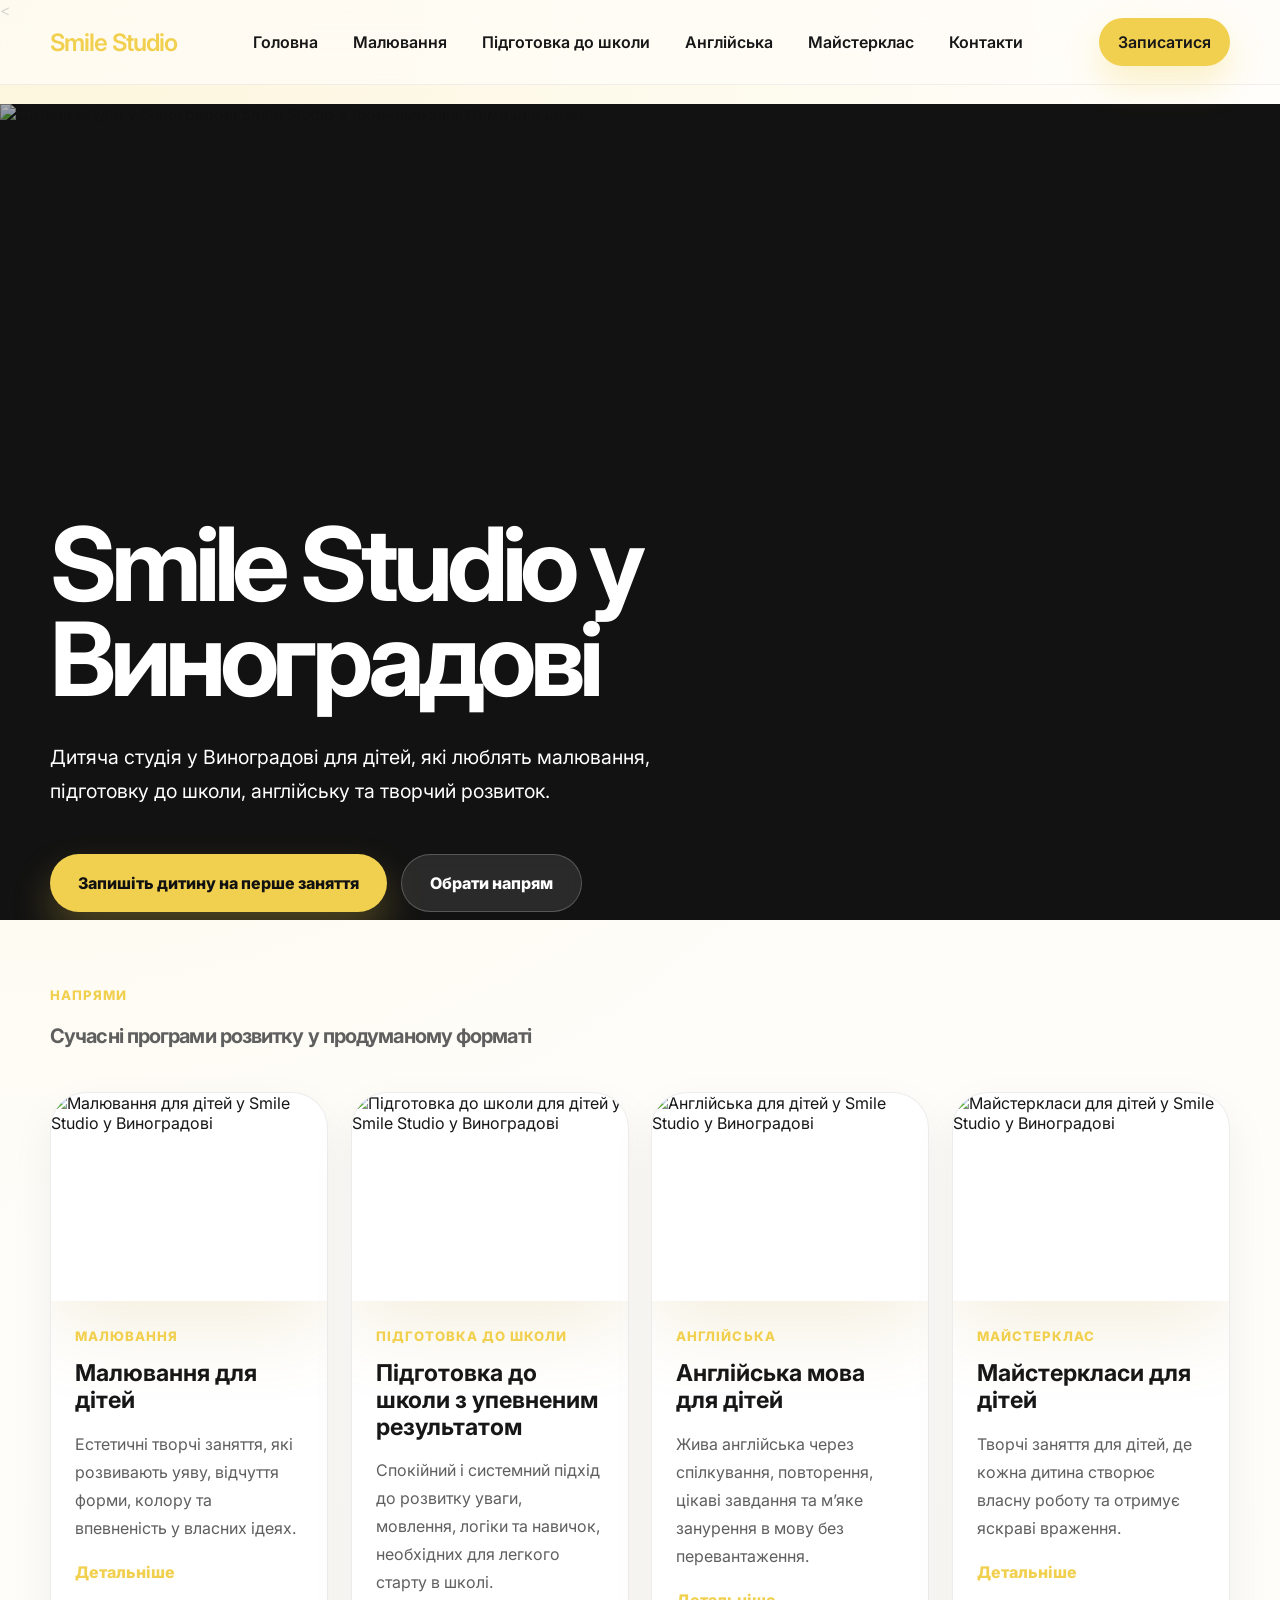
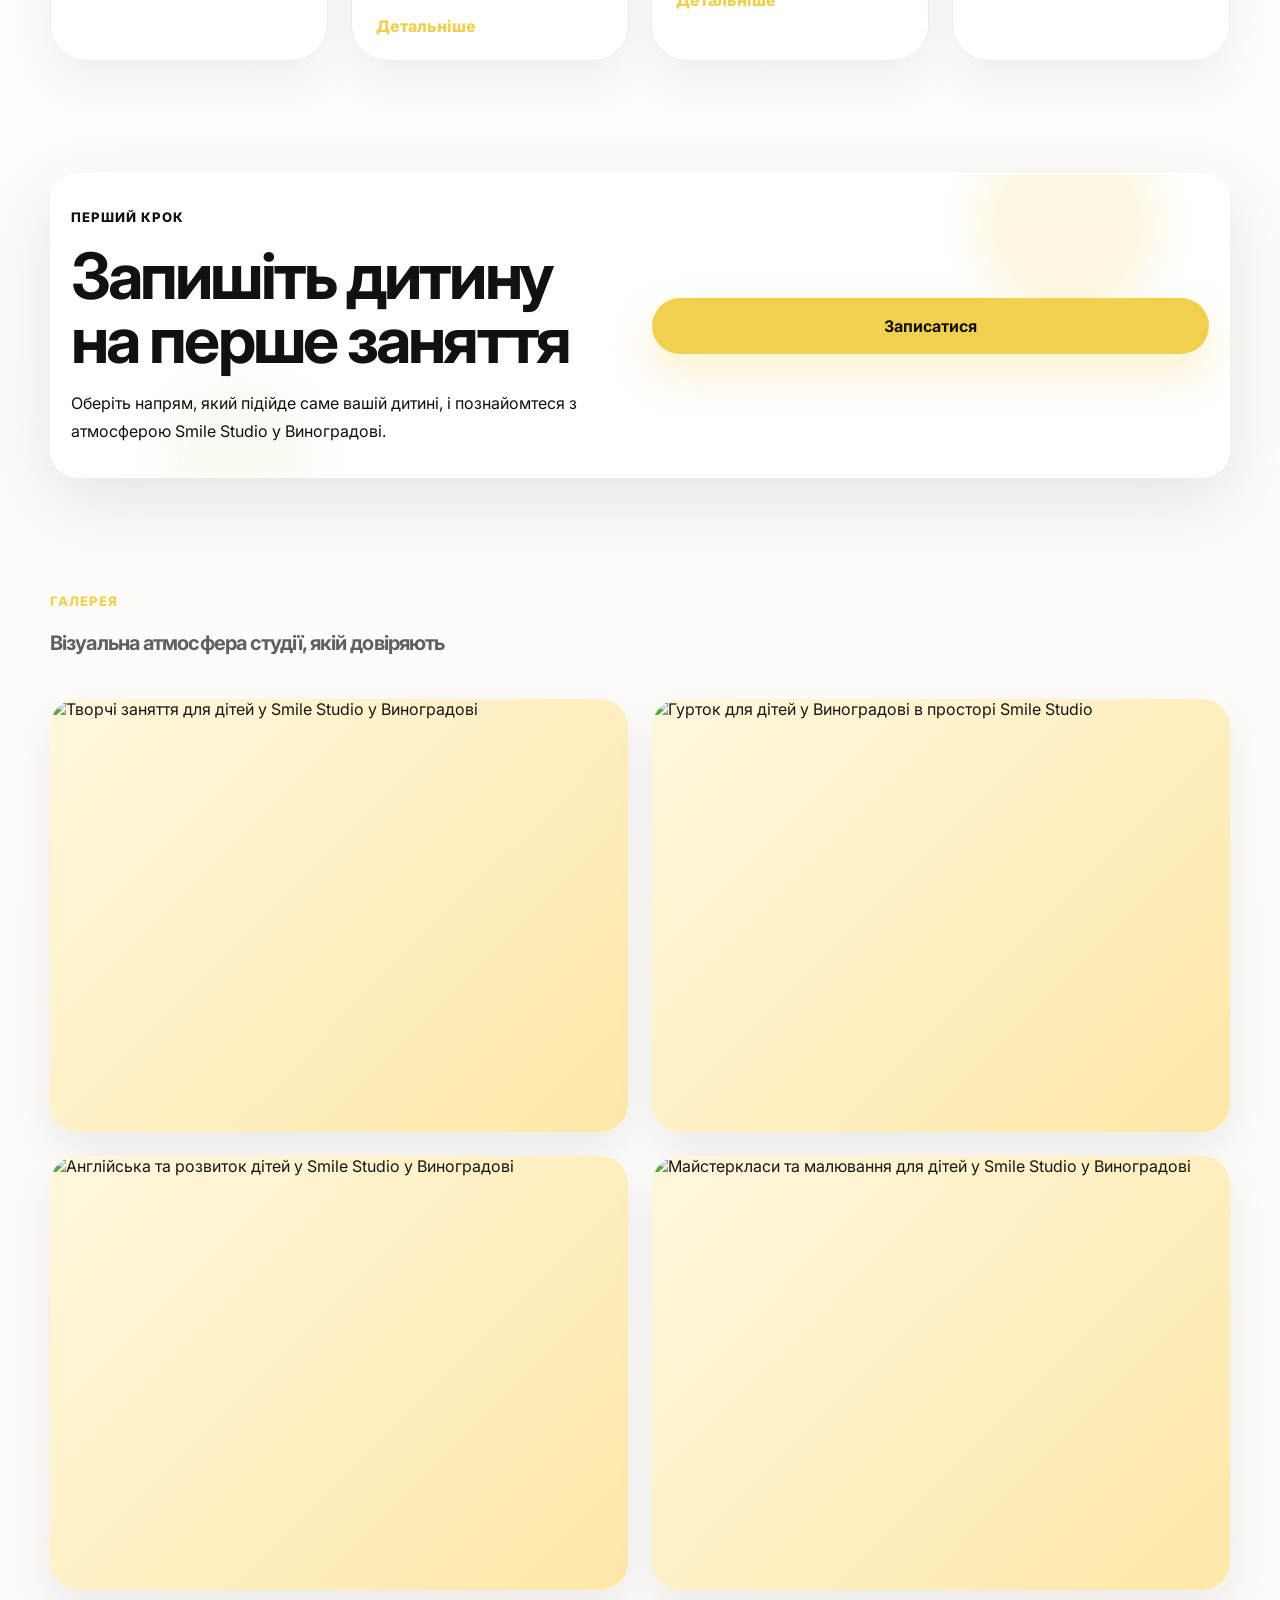
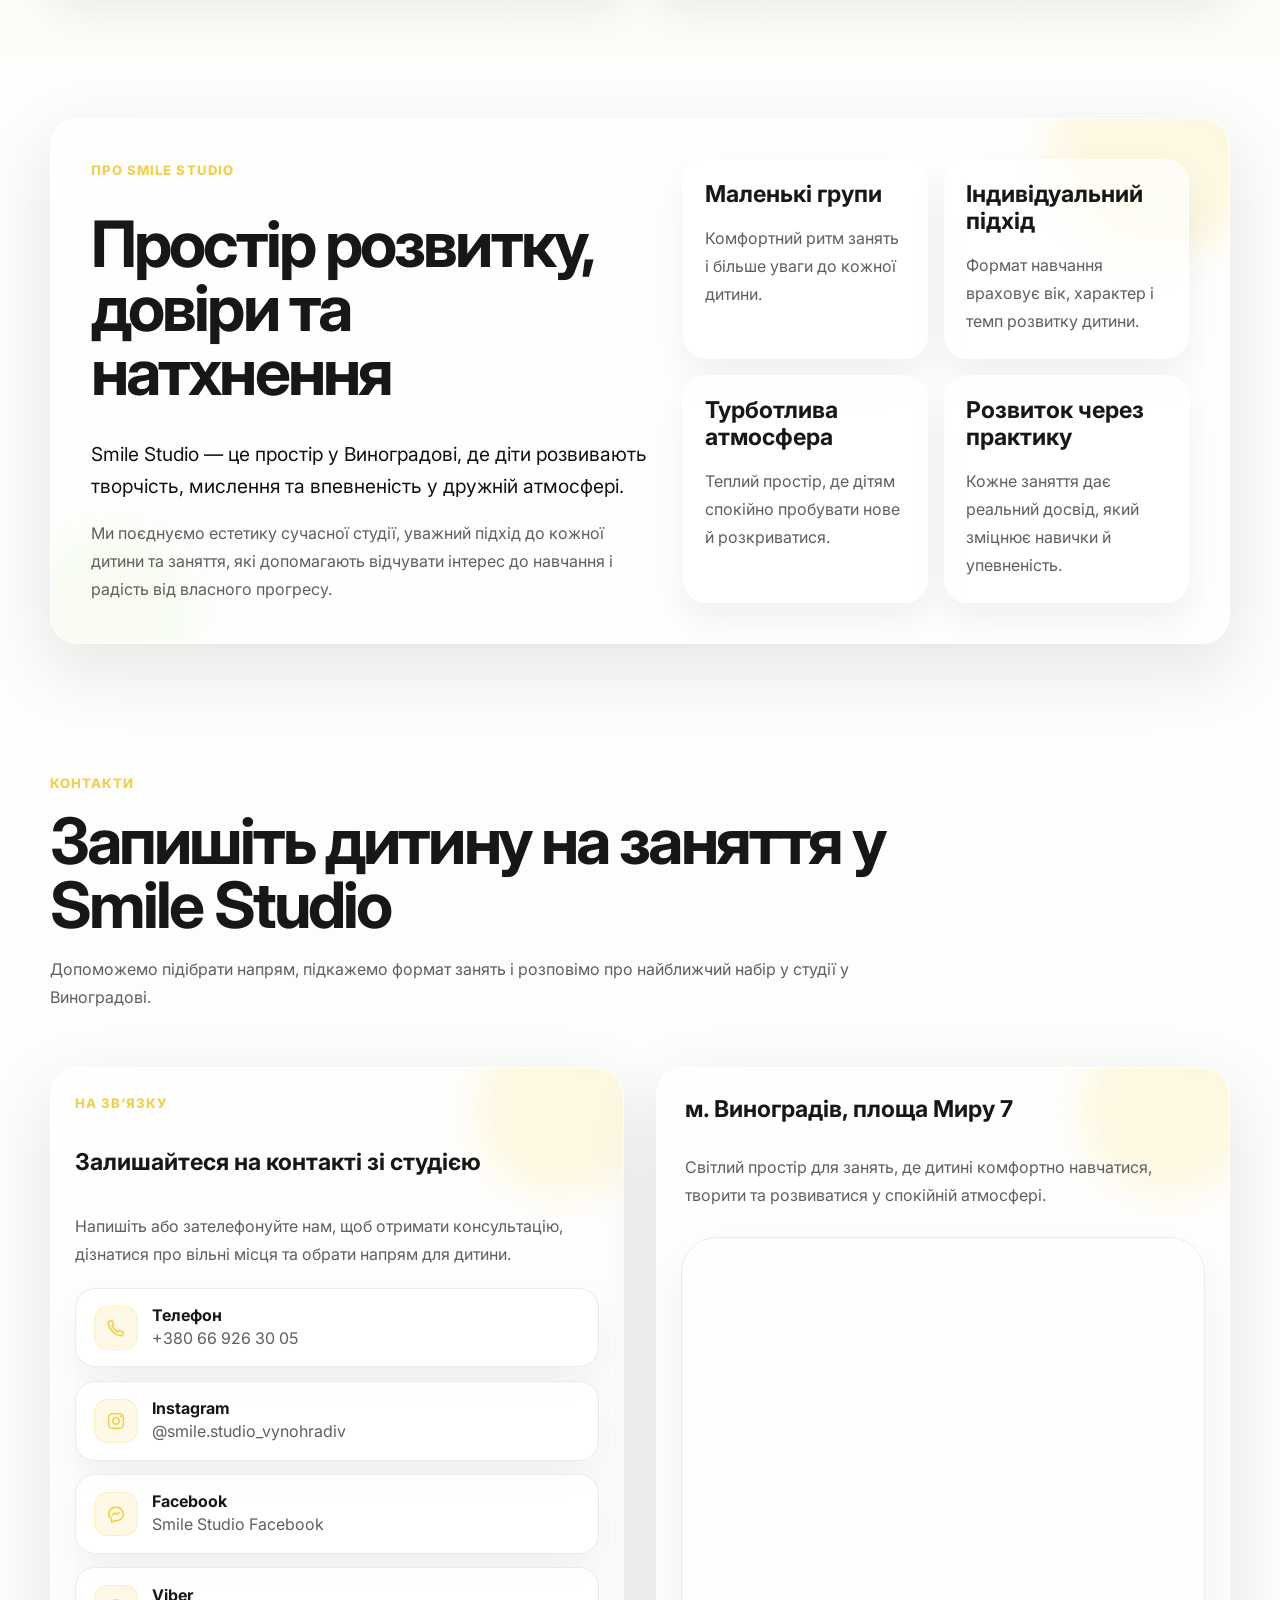
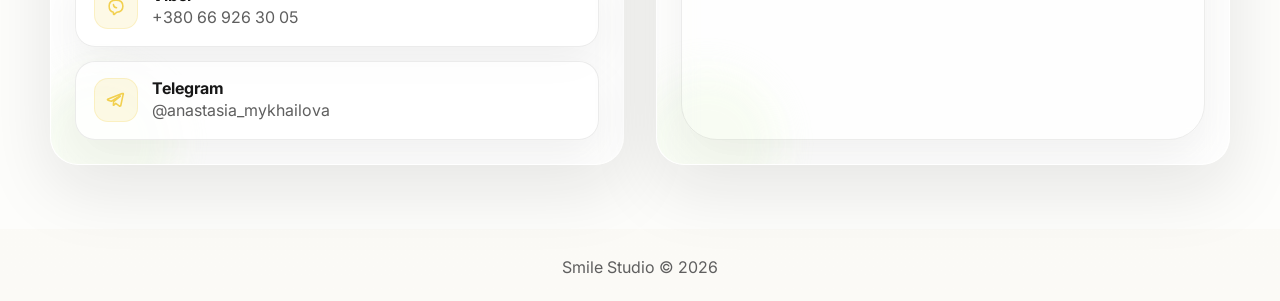
==== index.html @ b81e06f2 "Add files via upload" ====
<!DOCTYPE html>
<html lang="uk">
  <head>
    <meta charset="UTF-8" />
    <meta name="viewport" content="width=device-width, initial-scale=1.0" />
    <title>Smile Studio у Виноградові | Малювання, підготовка до школи, англійська</title>
    <meta
      name="description"
      content="Smile Studio — дитяча студія у Виноградові, де діти займаються малюванням, підготовкою до школи, англійською та творчими майстеркласами. Оберіть напрям і запишіться на заняття."
    />
    <<link rel="canonical" href="https://smilestudiovinogradiv.github.io/">
    <meta
      property="og:title"
      content="Smile Studio у Виноградові | Малювання, підготовка до школи, англійська"
    />
    <meta
      property="og:description"
      content="Smile Studio — дитяча студія у Виноградові, де діти займаються малюванням, підготовкою до школи, англійською та творчими майстеркласами. Оберіть напрям і запишіться на заняття."
    />
    <meta property="og:type" content="website" />
    <meta
      property="og:image"
      content="https://images.unsplash.com/photo-1516627145497-ae6968895b74?auto=format&amp;fit=crop&amp;w=1800&amp;q=80"
    />
    <meta property="og:url" content="https://your-domain.com/" />
    <script type="application/ld+json">
      {
        "@context": "https://schema.org",
        "@type": "EducationalOrganization",
        "name": "Smile Studio",
        "url": "https://your-domain.com/",
        "telephone": "+380669263005",
        "address": {
          "@type": "PostalAddress",
          "streetAddress": "площа Миру 7",
          "addressLocality": "Виноградів",
          "addressCountry": "UA"
        },
        "geo": {
          "@type": "GeoCoordinates",
          "latitude": 48.14070796934487,
          "longitude": 23.03704659999503
        },
        "areaServed": "Виноградів",
        "sameAs": [
          "https://www.instagram.com/smile.studio_vynohradiv/",
          "https://t.me/anastasia_mykhailova",
          "https://www.facebook.com/smile.st.2025/"
        ],
        "hasOfferCatalog": {
          "@type": "OfferCatalog",
          "name": "Напрями Smile Studio",
          "itemListElement": [
            {
              "@type": "Offer",
              "itemOffered": {
                "@type": "Service",
                "name": "Малювання для дітей"
              }
            },
            {
              "@type": "Offer",
              "itemOffered": {
                "@type": "Service",
                "name": "Підготовка до школи"
              }
            },
            {
              "@type": "Offer",
              "itemOffered": {
                "@type": "Service",
                "name": "Англійська для дітей"
              }
            },
            {
              "@type": "Offer",
              "itemOffered": {
                "@type": "Service",
                "name": "Майстеркласи для дітей"
              }
            }
          ]
        }
      }
    </script>
    <link rel="preconnect" href="https://fonts.googleapis.com" />
    <link rel="preconnect" href="https://fonts.gstatic.com" crossorigin />
    <link
      href="https://fonts.googleapis.com/css2?family=Inter:wght@400;500;600;700;800&display=swap"
      rel="stylesheet"
    />
    <!-- Replace G-XXXXXXXXXX with real Google Analytics Measurement ID -->
    <script async src="https://www.googletagmanager.com/gtag/js?id=G-XXXXXXXXXX"></script>
    <script>
      window.dataLayer = window.dataLayer || [];
      function gtag(){dataLayer.push(arguments);}
      gtag('js', new Date());

      gtag('config', 'G-182BC4WJQH');
    </script>
    <link rel="stylesheet" href="styles.css" />
  </head>
  <body>
    <header class="site-header">
      <div class="container header-inner">
        <a class="brand" href="index.html">
          <div class="logo">
            <span>Smile Studio</span>
          </div>
        </a>
        <button
          class="nav-toggle"
          type="button"
          aria-expanded="false"
          aria-controls="site-nav"
          aria-label="Відкрити меню"
        >
          <span></span>
          <span></span>
          <span></span>
        </button>
        <nav class="site-nav" id="site-nav" aria-label="Головна навігація">
          <a href="index.html">Головна</a>
          <a href="drawing.html">Малювання</a>
          <a href="school-prep.html">Підготовка до школи</a>
          <a href="english.html">Англійська</a>
          <a href="masterclass.html">Майстерклас</a>
          <a href="#contacts">Контакти</a>
        </nav>
        <a class="header-cta" href="#contacts">Записатися</a>
      </div>
    </header>

    <main>
      <section class="hero-premium" id="hero">
        <div class="hero-media">
          <img
            src="https://images.unsplash.com/photo-1516627145497-ae6968895b74?auto=format&fit=crop&w=1800&q=80"
            alt="Дитяча студія у Виноградові Smile Studio з творчими заняттями для дітей"
            decoding="async"
            fetchpriority="high"
          />
        </div>
        <div class="hero-overlay"></div>
        <div class="container hero-inner">
          <div class="hero-copy">
            <h1>Smile Studio у Виноградові</h1>
            <p class="hero-text">
              Дитяча студія у Виноградові для дітей, які люблять малювання, підготовку до школи, англійську та творчий розвиток.
            </p>
            <div class="hero-actions">
              <a class="button button-primary" href="#contacts"
                >Запишіть дитину на перше заняття</a
              >
              <a class="button button-secondary button-secondary-light" href="#directions"
                >Обрати напрям</a
              >
            </div>
          </div>
        </div>
      </section>

      <section class="section section-large" id="directions">
        <div class="container">
          <div class="section-heading section-heading-wide">
            <p class="eyebrow">Напрями</p>
            <h2 class="section-subtitle-heading">
              Сучасні програми розвитку у продуманому форматі
            </h2>
          </div>

          <div class="directions-grid">
            <article class="direction-card">
              <div class="direction-card-media">
                <img
                  src="https://images.unsplash.com/photo-1503676382389-4809596d5290?auto=format&fit=crop&w=1400&q=80"
                  alt="Малювання для дітей у Smile Studio у Виноградові"
                  loading="lazy"
                  decoding="async"
                />
              </div>
              <div class="direction-card-content">
                <p class="direction-label">Малювання</p>
                <h3>Малювання для дітей</h3>
                <p>
                  Естетичні творчі заняття, які розвивають уяву, відчуття форми,
                  колору та впевненість у власних ідеях.
                </p>
                <a class="text-link" href="drawing.html">Детальніше</a>
              </div>
            </article>

            <article class="direction-card">
              <div class="direction-card-media">
                <img
                  src="https://images.unsplash.com/photo-1544717305-2782549b5136?auto=format&fit=crop&w=1400&q=80"
                  alt="Підготовка до школи для дітей у Smile Studio у Виноградові"
                  loading="lazy"
                  decoding="async"
                />
              </div>
              <div class="direction-card-content">
                <p class="direction-label">Підготовка до школи</p>
                <h3>Підготовка до школи з упевненим результатом</h3>
                <p>
                  Спокійний і системний підхід до розвитку уваги, мовлення,
                  логіки та навичок, необхідних для легкого старту в школі.
                </p>
                <a class="text-link" href="school-prep.html">Детальніше</a>
              </div>
            </article>

            <article class="direction-card">
              <div class="direction-card-media">
                <img
                  src="https://images.unsplash.com/photo-1513258496099-48168024aec0?auto=format&fit=crop&w=1400&q=80"
                  alt="Англійська для дітей у Smile Studio у Виноградові"
                  loading="lazy"
                  decoding="async"
                />
              </div>
              <div class="direction-card-content">
                <p class="direction-label">Англійська</p>
                <h3>Англійська мова для дітей</h3>
                <p>
                  Жива англійська через спілкування, повторення, цікаві завдання
                  та м’яке занурення в мову без перевантаження.
                </p>
                <a class="text-link" href="english.html">Детальніше</a>
              </div>
            </article>

            <article class="direction-card">
              <div class="direction-card-media">
                <img
                  src="https://images.unsplash.com/photo-1516627145497-ae6968895b74?auto=format&fit=crop&w=1400&q=80"
                  alt="Майстеркласи для дітей у Smile Studio у Виноградові"
                  loading="lazy"
                  decoding="async"
                />
              </div>
              <div class="direction-card-content">
                <p class="direction-label">Майстерклас</p>
                <h3>Майстеркласи для дітей</h3>
                <p>
                  Творчі заняття для дітей, де кожна дитина створює власну
                  роботу та отримує яскраві враження.
                </p>
                <a class="text-link" href="masterclass.html">Детальніше</a>
              </div>
            </article>
          </div>
        </div>
      </section>

      <section class="section cta-section" id="cta">
        <div class="container">
          <div class="cta-premium cta-card glass-card">
            <div class="cta-glow cta-glow-one"></div>
            <div class="cta-glow cta-glow-two"></div>
            <div class="cta-premium-copy">
              <p class="eyebrow">Перший крок</p>
              <h2>Запишіть дитину на перше заняття</h2>
              <p>
                Оберіть напрям, який підійде саме вашій дитині, і познайомтеся
                з атмосферою Smile Studio у Виноградові.
              </p>
            </div>
            <a class="button button-primary" href="#contacts">Записатися</a>
          </div>
        </div>
      </section>

      <section class="section section-large gallery-section" id="gallery">
        <div class="container">
          <div class="section-heading section-heading-wide">
            <p class="eyebrow">Галерея</p>
            <h2 class="section-subtitle-heading">
              Візуальна атмосфера студії, якій довіряють
            </h2>
          </div>
          <div class="gallery-grid gallery-grid-premium">
            <figure class="gallery-item">
              <img
                src="https://images.unsplash.com/photo-1516627145497-ae6968895b74?auto=format&fit=crop&w=1600&q=80"
                alt="Творчі заняття для дітей у Smile Studio у Виноградові"
                loading="lazy"
                decoding="async"
              />
            </figure>
            <figure class="gallery-item">
              <img
                src="https://images.unsplash.com/photo-1509062522246-3755977927d7?auto=format&fit=crop&w=1200&q=80"
                alt="Гурток для дітей у Виноградові в просторі Smile Studio"
                loading="lazy"
                decoding="async"
              />
            </figure>
            <figure class="gallery-item">
              <img
                src="https://images.unsplash.com/photo-1588072432836-e10032774350?auto=format&fit=crop&w=1200&q=80"
                alt="Англійська та розвиток дітей у Smile Studio у Виноградові"
                loading="lazy"
                decoding="async"
              />
            </figure>
            <figure class="gallery-item">
              <img
                src="https://images.unsplash.com/photo-1503676382389-4809596d5290?auto=format&fit=crop&w=1200&q=80"
                alt="Майстеркласи та малювання для дітей у Smile Studio у Виноградові"
                loading="lazy"
                decoding="async"
              />
            </figure>
          </div>
        </div>
      </section>

      <section class="section section-soft section-large" id="about">
        <div class="container">
          <div class="about-brand glass-card">
            <div class="about-brand-copy">
              <p class="eyebrow">Про Smile Studio</p>
              <h2>Простір розвитку, довіри та натхнення</h2>
              <p class="about-lead">
                Smile Studio — це простір у Виноградові, де діти розвивають
                творчість, мислення та впевненість у дружній атмосфері.
              </p>
              <p>
                Ми поєднуємо естетику сучасної студії, уважний підхід до кожної
                дитини та заняття, які допомагають відчувати інтерес до навчання
                і радість від власного прогресу.
              </p>
            </div>
            <div class="about-benefits">
              <article class="benefit-card">
                <h3>Маленькі групи</h3>
                <p>Комфортний ритм занять і більше уваги до кожної дитини.</p>
              </article>
              <article class="benefit-card">
                <h3>Індивідуальний підхід</h3>
                <p>Формат навчання враховує вік, характер і темп розвитку дитини.</p>
              </article>
              <article class="benefit-card">
                <h3>Турботлива атмосфера</h3>
                <p>Теплий простір, де дітям спокійно пробувати нове й розкриватися.</p>
              </article>
              <article class="benefit-card">
                <h3>Розвиток через практику</h3>
                <p>Кожне заняття дає реальний досвід, який зміцнює навички й упевненість.</p>
              </article>
            </div>
          </div>
        </div>
      </section>

      <section class="section section-soft section-large" id="contacts">
        <div class="container contact-premium">
          <div class="section-heading section-heading-wide">
            <p class="eyebrow">Контакти</p>
            <h2>Запишіть дитину на заняття у Smile Studio</h2>
            <p>
              Допоможемо підібрати напрям, підкажемо формат занять і
              розповімо про найближчий набір у студії у Виноградові.
            </p>
          </div>

          <div class="contact-premium-grid">
            <div class="contact-card contact-card-main glass-card">
              <p class="eyebrow">На зв’язку</p>
              <h3>Залишайтеся на контакті зі студією</h3>
              <p class="contact-intro">
                Напишіть або зателефонуйте нам, щоб отримати консультацію,
                дізнатися про вільні місця та обрати напрям для дитини.
              </p>
              <div class="contact-list contact-list-premium">
                <a href="tel:+380669263005">
                  <span class="contact-method-icon" aria-hidden="true">
                    <svg viewBox="0 0 24 24" fill="none">
                      <path d="M5 4.5h3l1.4 3.6-1.8 1.8a14.7 14.7 0 0 0 6.5 6.5l1.8-1.8L19.5 16v3a1.5 1.5 0 0 1-1.7 1.5C10.4 19.7 4.3 13.6 3.5 6.2A1.5 1.5 0 0 1 5 4.5Z" stroke="currentColor" stroke-width="1.7" stroke-linecap="round" stroke-linejoin="round"/>
                    </svg>
                  </span>
                  <span class="contact-method-text">
                    <span class="contact-method-label">Телефон</span>
                    <span class="contact-method-value">+380 66 926 30 05</span>
                  </span>
                </a>
                <a href="https://www.instagram.com/smile.studio_vynohradiv/" target="_blank" rel="noreferrer"
                  >
                  <span class="contact-method-icon" aria-hidden="true">
                    <svg viewBox="0 0 24 24" fill="none">
                      <rect x="4" y="4" width="16" height="16" rx="4" stroke="currentColor" stroke-width="1.7"/>
                      <circle cx="12" cy="12" r="3.5" stroke="currentColor" stroke-width="1.7"/>
                      <circle cx="17.2" cy="6.8" r="1" fill="currentColor"/>
                    </svg>
                  </span>
                  <span class="contact-method-text">
                    <span class="contact-method-label">Instagram</span>
                    <span class="contact-method-value">@smile.studio_vynohradiv</span>
                  </span>
                </a
                >
                <a href="https://www.facebook.com/smile.st.2025/" target="_blank" rel="noreferrer"
                  >
                  <span class="contact-method-icon" aria-hidden="true">
                    <svg viewBox="0 0 24 24" fill="none">
                      <path d="M12 4.5c-4.4 0-8 3.2-8 7.2 0 2.3 1.2 4.3 3.1 5.6V21l3-1.7c.6.1 1.2.2 1.9.2 4.4 0 8-3.2 8-7.2s-3.6-7.8-8-7.8Z" stroke="currentColor" stroke-width="1.7" stroke-linejoin="round"/>
                      <path d="m8.5 13 2.4-2.5 2.2 2.1 2.4-2.5" stroke="currentColor" stroke-width="1.7" stroke-linecap="round" stroke-linejoin="round"/>
                    </svg>
                  </span>
                  <span class="contact-method-text">
                    <span class="contact-method-label">Facebook</span>
                    <span class="contact-method-value">Smile Studio Facebook</span>
                  </span>
                </a
                >
                <a href="viber://chat?number=+380669263005" target="_blank"
                  >
                  <span class="contact-method-icon" aria-hidden="true">
                    <svg viewBox="0 0 24 24" fill="none">
                      <path d="M12 4.5c4.6 0 7.5 2.6 7.5 6.6 0 3.8-2.7 6.4-6.7 6.6l-2.6 2.3a.6.6 0 0 1-1-.4v-1.9C6.2 17.2 4.5 14.7 4.5 11c0-4 2.9-6.5 7.5-6.5Z" stroke="currentColor" stroke-width="1.7" stroke-linejoin="round"/>
                      <path d="M9.2 9.4c.2 1.7 1.7 3.2 3.4 3.4" stroke="currentColor" stroke-width="1.7" stroke-linecap="round"/>
                    </svg>
                  </span>
                  <span class="contact-method-text">
                    <span class="contact-method-label">Viber</span>
                    <span class="contact-method-value">+380 66 926 30 05</span>
                  </span>
                </a
                >
                <a href="https://t.me/anastasia_mykhailova" target="_blank" rel="noreferrer"
                  >
                  <span class="contact-method-icon" aria-hidden="true">
                    <svg viewBox="0 0 24 24" fill="none">
                      <path d="m20 5-2.7 12.7c-.2 1-1 1.2-1.8.8l-3.8-2.8-1.8 1.7c-.2.2-.4.4-.8.4l.3-3.9L16.5 8c.3-.3-.1-.5-.5-.2L7 13.4l-3.7-1.2c-.9-.3-.9-.9.2-1.3L18.7 5c.8-.3 1.5.2 1.3 1Z" stroke="currentColor" stroke-width="1.7" stroke-linejoin="round"/>
                    </svg>
                  </span>
                  <span class="contact-method-text">
                    <span class="contact-method-label">Telegram</span>
                    <span class="contact-method-value">@anastasia_mykhailova</span>
                  </span>
                </a
                >
              </div>
            </div>

            <div class="contact-card contact-card-side glass-card">
              <div class="contact-side-copy">
                <h3>м. Виноградів, площа Миру 7</h3>
                <p>
                  Світлий простір для занять, де дитині комфортно навчатися,
                  творити та розвиватися у спокійній атмосфері.
                </p>
              </div>
              <div class="map-frame map-frame-premium">
                <iframe
                  title="Smile Studio на мапі"
                  src="https://www.google.com/maps?q=48.14070796934487,23.03704659999503&z=17&output=embed"
                  loading="lazy"
                  referrerpolicy="no-referrer-when-downgrade"
                ></iframe>
              </div>
            </div>
          </div>
        </div>
      </section>
    </main>

    <footer class="site-footer">
      <div class="container footer-inner">
        <p class="footer-copy">Smile Studio © 2026</p>
      </div>
    </footer>

    <script src="script.js"></script>
  </body>
</html>
---- styles.css ----
:root {
  --bg: #fbfaf6;
  --surface: rgba(255, 255, 255, 0.92);
  --surface-strong: #ffffff;
  --text: #171717;
  --muted: #5f5f5f;
  --accent: #f2d04f;
  --accent-soft: #fbf2c6;
  --line: rgba(23, 23, 23, 0.08);
  --shadow-soft: 0 18px 46px rgba(23, 23, 23, 0.06);
  --shadow-large: 0 28px 80px rgba(182, 145, 28, 0.14);
  --radius-xl: 36px;
  --radius-lg: 28px;
  --radius-md: 22px;
  --radius-sm: 18px;
  --header-height: 84px;
}

* {
  box-sizing: border-box;
}

html {
  scroll-behavior: smooth;
  scroll-padding-top: 88px;
}

[id] {
  scroll-margin-top: 88px;
}

body {
  margin: 0;
  font-family: "Inter", sans-serif;
  color: var(--text);
  background:
    radial-gradient(circle at top left, rgba(242, 208, 79, 0.18), transparent 24%),
    linear-gradient(180deg, #fffefb 0%, #fbfaf6 100%);
}

body.menu-open {
  overflow: hidden;
}

a {
  color: inherit;
  text-decoration: none;
}

img {
  display: block;
  width: 100%;
  height: 100%;
  object-fit: cover;
}

h1,
h2,
h3,
p,
figure {
  margin: 0;
}

main {
  padding-top: var(--header-height);
}

.container {
  width: min(1180px, calc(100% - 40px));
  margin-left: auto;
  margin-right: auto;
  padding-left: 0;
  padding-right: 0;
}

.section {
  padding-top: 48px;
  padding-bottom: 48px;
}

.section-large {
  padding-top: 64px;
  padding-bottom: 64px;
}

.section-soft {
  background: rgba(255, 255, 255, 0.6);
}

.eyebrow {
  margin-bottom: 0.9rem;
  color: #f2d04f;
  font-size: 0.82rem;
  font-weight: 800;
  letter-spacing: 0.08em;
  text-transform: uppercase;
}

.section-heading {
  max-width: 700px;
  margin-bottom: 2.5rem;
}

.section-heading.left {
  margin-bottom: 1.5rem;
}

.section-heading-wide {
  max-width: 860px;
}

h1 {
  margin-bottom: 1rem;
  font-size: clamp(3.25rem, 9vw, 6.4rem);
  line-height: 0.92;
  letter-spacing: -0.06em;
}

h2 {
  margin-bottom: 1.1rem;
  font-size: clamp(2.2rem, 5vw, 4rem);
  line-height: 1;
  letter-spacing: -0.045em;
}

h3 {
  margin-bottom: 1rem;
  font-size: 1.45rem;
  line-height: 1.15;
}

p {
  color: var(--muted);
  line-height: 1.75;
}

.site-header {
  position: fixed;
  inset: 0 0 auto;
  z-index: 1000;
  border-bottom: 1px solid rgba(23, 23, 23, 0.06);
  background: rgba(255, 253, 248, 0.72);
  backdrop-filter: blur(22px);
}

.header-inner {
  display: grid;
  grid-template-columns: auto auto;
  align-items: center;
  min-height: var(--header-height);
  gap: 0.75rem;
}

.brand {
  font-size: 24px;
  font-weight: 900;
  letter-spacing: -0.04em;
  color: #f2d04f;
  display: inline-flex;
  width: fit-content;
  justify-self: start;
}

.logo {
  display: flex;
  align-items: center;
  gap: 10px;
  font-weight: 600;
}

.nav-toggle {
  justify-self: end;
  display: inline-flex;
  flex-direction: column;
  justify-content: center;
  gap: 0.28rem;
  width: 48px;
  height: 48px;
  padding: 0;
  border: 0;
  border-radius: 14px;
  background: var(--surface-strong);
  box-shadow: var(--shadow-soft);
  cursor: pointer;
}

.nav-toggle span {
  width: 20px;
  height: 2px;
  margin: 0 auto;
  border-radius: 999px;
  background: #f2d04f;
  transition: transform 0.22s ease, opacity 0.22s ease;
}

.site-nav {
  position: absolute;
  top: calc(100% + 0.45rem);
  left: 0.625rem;
  right: 0.625rem;
  display: grid;
  gap: 0.3rem;
  padding: 0.75rem;
  border: 1px solid var(--line);
  border-radius: 24px;
  background: rgba(255, 255, 255, 0.96);
  box-shadow: var(--shadow-large);
  opacity: 0;
  pointer-events: none;
  transform: translateY(-8px);
  transition: opacity 0.22s ease, transform 0.22s ease;
}

.site-nav a,
.header-cta {
  font-weight: 600;
}

.site-nav a {
  padding: 0.95rem 1rem;
  border-radius: 16px;
}

.site-nav a:hover,
.site-nav a:focus-visible,
.text-link:hover,
.text-link:focus-visible {
  outline: none;
}

.site-nav a:hover,
.site-nav a:focus-visible {
  background: var(--accent-soft);
}

.header-cta {
  display: none;
  align-items: center;
  justify-content: center;
  min-height: 48px;
  padding: 0.85rem 1.2rem;
  border-radius: 999px;
  background: var(--accent);
  box-shadow: 0 16px 34px rgba(242, 208, 79, 0.3);
}

.menu-open .site-nav {
  opacity: 1;
  pointer-events: auto;
  transform: translateY(0);
}

.menu-open .nav-toggle span:nth-child(1) {
  transform: translateY(7px) rotate(45deg);
}

.menu-open .nav-toggle span:nth-child(2) {
  opacity: 0;
}

.menu-open .nav-toggle span:nth-child(3) {
  transform: translateY(-7px) rotate(-45deg);
}

.hero-premium {
  position: relative;
  min-height: calc(100vh - var(--header-height));
  display: grid;
  align-items: end;
  overflow: hidden;
  background: #121212;
}

.hero-media,
.hero-overlay {
  position: absolute;
  inset: 0;
}

.hero-media img {
  filter: saturate(0.92) contrast(1.02) brightness(0.76);
}

.hero-overlay {
  background:
    linear-gradient(180deg, rgba(18, 18, 18, 0.12) 0%, rgba(18, 18, 18, 0.58) 72%, rgba(18, 18, 18, 0.82) 100%);
}

.hero-inner {
  position: relative;
  z-index: 1;
  min-height: calc(100svh - var(--header-height));
  display: flex;
  flex-direction: column;
  justify-content: space-between;
  padding: 2rem 0;
}

.hero-copy {
  max-width: 760px;
  display: grid;
  gap: 18px;
  margin-top: auto;
}

.hero-copy h1,
.hero-text {
  color: #fff;
}

.section-subtitle-heading {
  max-width: 760px;
  margin: 0;
  font-size: clamp(16px, 2vw, 20px);
  line-height: 1.55;
  color: var(--muted);
}

.hero-text {
  max-width: 700px;
  font-size: 1.22rem;
}

.hero-actions {
  display: flex;
  gap: 14px;
  align-items: center;
  margin-top: 28px;
}

.hero-actions .button {
  min-height: 58px;
  padding: 0 28px;
  border-radius: 999px;
  font-weight: 800;
  display: inline-flex;
  align-items: center;
  justify-content: center;
}

.button {
  display: inline-flex;
  align-items: center;
  justify-content: center;
  min-height: 56px;
  padding: 0.95rem 1.4rem;
  border-radius: 999px;
  font-weight: 700;
  transition: transform 0.18s ease, box-shadow 0.18s ease, filter 0.18s ease, background 0.18s ease;
}

.button:hover {
  transform: none;
}

.button-primary {
  background: var(--accent);
  box-shadow: 0 20px 38px rgba(242, 208, 79, 0.26);
  color: #111;
}

.button-secondary {
  border: 1px solid var(--line);
  background: rgba(255, 255, 255, 0.92);
  color: #111;
}

.button-secondary-light {
  border-color: rgba(255, 255, 255, 0.22);
  background: rgba(255, 255, 255, 0.1);
  color: #fff;
  backdrop-filter: blur(8px);
}

.contact-premium,
.contact-premium-grid,
.contact-list,
.footer-inner,
.feature-grid,
.gallery-grid,
.detail-grid,
.cta-banner {
  display: grid;
}

.contact-premium,
.feature-grid,
.gallery-grid,
.detail-grid,
.cta-banner {
  gap: 1rem;
}

.directions-grid {
  display: grid;
  gap: 1.4rem;
}

.direction-card-media,
.gallery-item {
  overflow: hidden;
  border-radius: var(--radius-xl);
  box-shadow: var(--shadow-large);
}

.direction-card {
  overflow: hidden;
  border: 1px solid var(--line);
  border-radius: var(--radius-xl);
  background: rgba(255, 255, 255, 0.94);
  box-shadow: var(--shadow-soft);
  transition: none;
}

.direction-card-media {
  aspect-ratio: 4 / 3;
  min-height: 0;
  border-radius: 28px 28px 0 0;
  overflow: hidden;
}

.direction-card-content {
  padding: 1.5rem;
}

.direction-label {
  margin-bottom: 0.8rem;
  color: #f2d04f;
  font-size: 0.82rem;
  font-weight: 800;
  letter-spacing: 0.08em;
  text-transform: uppercase;
}

.glass-card {
  background: rgba(255, 255, 255, 0.62);
  backdrop-filter: blur(18px);
  -webkit-backdrop-filter: blur(18px);
  border: 1px solid rgba(255, 255, 255, 0.45);
  box-shadow: 0 24px 70px rgba(20, 20, 20, 0.1);
}

.text-link {
  display: inline-flex;
  margin-top: 1.25rem;
  color: #f2d04f;
  font-weight: 800;
}

.about-brand {
  position: relative;
  display: grid;
  gap: 2rem;
  padding: 2rem;
  border-radius: var(--radius-xl);
  background:
    radial-gradient(circle at top left, rgba(242, 208, 79, 0.12), transparent 32%),
    radial-gradient(circle at bottom right, rgba(217, 242, 199, 0.2), transparent 28%);
  overflow: hidden;
}

.about-brand::before,
.about-brand::after {
  content: "";
  position: absolute;
  border-radius: 999px;
  pointer-events: none;
}

.about-brand::before {
  top: -80px;
  right: -40px;
  width: 220px;
  height: 220px;
  background: rgba(242, 208, 79, 0.18);
  filter: blur(18px);
  opacity: 0.9;
}

.about-brand::after {
  bottom: -60px;
  left: -30px;
  width: 180px;
  height: 180px;
  background: rgba(217, 242, 199, 0.22);
  filter: blur(18px);
  opacity: 0.9;
}

.about-brand-copy,
.about-benefits {
  position: relative;
  z-index: 1;
}

.about-brand-copy {
  display: grid;
  gap: 1rem;
  align-content: start;
}

.about-lead {
  color: #111;
  font-size: 1.2rem;
  line-height: 1.7;
}

.about-benefits {
  display: grid;
  gap: 1rem;
}

.benefit-card {
  padding: 1.35rem;
  border: 1px solid rgba(255, 255, 255, 0.55);
  border-radius: 24px;
  background: rgba(255, 255, 255, 0.72);
  backdrop-filter: blur(10px);
  box-shadow: 0 18px 38px rgba(20, 20, 20, 0.06);
}

.contact-list {
  gap: 0.85rem;
}

.contact-premium {
  position: relative;
}

.contact-list a,
.contact-list p,
.feature-card,
.detail-card,
.map-frame {
  border: 1px solid var(--line);
  border-radius: var(--radius-xl);
  background: var(--surface);
  box-shadow: var(--shadow-soft);
}

.contact-list a,
.contact-list p {
  padding: 1.05rem 1.15rem;
}

.contact-list-premium a {
  display: flex;
  align-items: center;
  min-height: 56px;
  gap: 14px;
  border-radius: 20px;
  background: rgba(255, 255, 255, 0.78);
  border: 1px solid rgba(23, 23, 23, 0.08);
}

.contact-method-icon {
  flex: 0 0 44px;
  width: 44px;
  height: 44px;
  display: inline-flex;
  align-items: center;
  justify-content: center;
  border-radius: 14px;
  background: rgba(242, 208, 79, 0.14);
  border: 1px solid rgba(242, 208, 79, 0.24);
  color: #f2d04f;
}

.contact-method-icon svg {
  width: 22px;
  height: 22px;
}

.contact-method-text {
  display: grid;
  gap: 0.15rem;
}

.contact-method-label {
  color: #171717;
  font-weight: 700;
  line-height: 1.2;
}

.contact-method-value {
  color: var(--muted);
  line-height: 1.35;
}

.map-frame {
  overflow: hidden;
}

.map-frame iframe {
  display: block;
  width: 100%;
  min-height: 280px;
  border: 0;
}

.cta-premium {
  position: relative;
  display: grid;
  gap: 1.5rem;
  align-items: center;
  padding: 2rem;
  padding-left: 20px;
  padding-right: 20px;
  border-radius: var(--radius-xl);
  overflow: hidden;
}

.gallery-section,
.cta-section {
  position: relative;
  z-index: 1;
}

.gallery-section {
  margin-bottom: 0;
}

.cta-section {
  margin-top: 0;
  clear: both;
}

.cta-card {
  position: relative;
  transform: none;
  margin-top: 0;
  top: auto;
}

.cta-glow {
  position: absolute;
  border-radius: 999px;
  pointer-events: none;
}

.cta-glow-one {
  top: -40px;
  right: 6%;
  width: 180px;
  height: 180px;
  background: rgba(242, 208, 79, 0.18);
  filter: blur(18px);
  opacity: 0.9;
}

.cta-glow-two {
  bottom: -50px;
  left: 10%;
  width: 140px;
  height: 140px;
  background: rgba(217, 242, 199, 0.22);
  filter: blur(18px);
  opacity: 0.9;
}

.cta-premium-copy,
.cta-premium .button {
  position: relative;
  z-index: 1;
}

.cta-premium-copy h2,
.cta-premium-copy p {
  color: #111;
}

.cta-premium-copy p {
  max-width: 640px;
}

.gallery-grid,
.gallery-grid-premium {
  display: grid;
  grid-template-columns: repeat(2, minmax(0, 1fr));
  gap: 24px;
  align-items: stretch;
}

.gallery-item {
  position: relative;
  width: 100%;
  aspect-ratio: 4 / 3;
  min-height: 0;
  overflow: hidden;
  border-radius: 28px;
  box-shadow: 0 18px 42px rgba(20, 20, 20, 0.08);
}

.gallery-item img {
  width: 100%;
  height: 100%;
  display: block;
  object-fit: cover;
  position: static;
  transform: none;
}

.contact-card {
  padding: 1.5rem;
  border-radius: 32px;
  position: relative;
  z-index: 1;
  overflow: hidden;
}

.contact-card-main,
.contact-card-side {
  display: grid;
  gap: 1.25rem;
  background: rgba(255, 255, 255, 0.62);
  backdrop-filter: blur(18px);
  -webkit-backdrop-filter: blur(18px);
  border: 1px solid rgba(255, 255, 255, 0.45);
  box-shadow: 0 24px 70px rgba(20, 20, 20, 0.1);
  border-radius: 32px;
}

.contact-card-side {
  gap: 1.75rem;
}

.contact-card-main::before,
.contact-card-main::after,
.contact-card-side::before,
.contact-card-side::after {
  content: "";
  position: absolute;
  border-radius: 999px;
  pointer-events: none;
  filter: blur(18px);
  opacity: 0.9;
  z-index: 0;
}

.contact-card-main::before,
.contact-card-side::before {
  top: -50px;
  right: -30px;
  width: 180px;
  height: 180px;
  background: rgba(242, 208, 79, 0.18);
}

.contact-card-main::after,
.contact-card-side::after {
  bottom: -55px;
  left: -25px;
  width: 150px;
  height: 150px;
  background: rgba(217, 242, 199, 0.22);
}

.contact-card-main > *,
.contact-card-side > * {
  position: relative;
  z-index: 1;
}

.contact-premium-grid {
  display: grid;
  gap: 32px;
}

.contact-intro {
  max-width: 560px;
}

.contact-side-copy {
  display: grid;
  gap: 0.9rem;
  padding: 0.25rem 0.25rem 0;
  position: relative;
  z-index: 1;
}

.map-frame-premium {
  position: relative;
  z-index: 1;
  background: transparent;
  backdrop-filter: none;
  -webkit-backdrop-filter: none;
  flex: 1;
  min-height: 320px;
  height: 100%;
}

.map-frame-premium iframe {
  width: 100%;
  height: 100%;
  min-height: 260px;
  display: block;
  border: 0;
}

.feature-card,
.detail-card,
.detail-card {
  padding: 1.5rem;
}

.gallery-item {
  background: linear-gradient(135deg, #fff8de, #ffe8a8);
}

.cta-banner {
  align-items: center;
  padding: 16px 18px;
  border: 1px solid var(--line);
  border-radius: var(--radius-xl);
  background:
    linear-gradient(135deg, rgba(255, 255, 255, 0.98), rgba(255, 244, 199, 0.88));
  box-shadow: var(--shadow-large);
}

.cta-premium .container,
.container.cta-banner {
  width: min(1180px, calc(100% - 40px));
  margin-left: auto;
  margin-right: auto;
}

.site-footer {
  padding: 24px 20px 20px;
  text-align: center;
}

.footer-inner {
  max-width: 1180px;
  margin: 0 auto;
  display: flex;
  flex-direction: column;
  align-items: center;
  justify-content: center;
  gap: 0;
}

.footer-copy {
  width: 100%;
  text-align: center;
  margin: 0;
  color: var(--muted);
}

main > section:first-child {
  padding-top: 16px !important;
}

#hero.hero-premium {
  min-height: calc(100svh - var(--header-height));
  height: calc(100svh - var(--header-height));
}

.category-page .category-hero {
  min-height: calc(100svh - var(--header-height));
  height: calc(100svh - var(--header-height));
  display: flex;
  align-items: center;
  overflow: hidden;
}

.category-page .category-hero .hero-inner {
  min-height: 100%;
  height: 100%;
  display: flex;
  align-items: flex-start;
  padding-top: 24px;
  padding-bottom: 24px;
}

.category-page .category-hero .hero-copy {
  max-width: 720px;
  max-height: 100%;
}

.category-page .hero-title {
  font-size: clamp(48px, 6vw, 92px);
  line-height: 0.95;
}

.category-page .hero-description {
  max-width: 720px;
  margin-bottom: 24px;
}

.category-overview-grid {
  display: grid;
  grid-template-columns: 1.15fr 0.85fr;
  gap: 28px;
  align-items: stretch;
}

.category-overview {
  padding-top: 24px;
  padding-bottom: 24px;
}

.premium-cta-card::before {
  content: "";
  position: absolute;
  inset: auto;
  width: 220px;
  height: 220px;
  border-radius: 999px;
  pointer-events: none;
  filter: blur(42px);
  opacity: 0.28;
}

.audience-shell {
  position: relative;
  display: grid;
  gap: 1.35rem;
  padding: 28px;
  overflow: hidden;
}

.category-overview .audience-shell,
.category-overview .facts-shell,
.category-overview .glass-card {
  height: 100%;
}

.audience-shell::after {
  content: "";
  position: absolute;
  right: -40px;
  bottom: -50px;
  width: 180px;
  height: 180px;
  border-radius: 999px;
  background: rgba(251, 242, 198, 0.34);
  filter: blur(38px);
  pointer-events: none;
}

.audience-shell > *,
.premium-cta-card > * {
  position: relative;
  z-index: 1;
}

.audience-list {
  display: grid;
  gap: 14px;
}

.category-overview .section-heading {
  margin-bottom: 12px !important;
}

.category-overview .section-heading h2 {
  margin-bottom: 6px !important;
}

.category-overview .section-heading p {
  margin-bottom: 0 !important;
}

.audience-item {
  display: grid;
  grid-template-columns: auto 1fr;
  gap: 12px;
  align-items: start;
  padding: 1rem 1.05rem;
  border-radius: 22px;
  background: rgba(255, 255, 255, 0.68);
  border: 1px solid rgba(255, 255, 255, 0.5);
}

.audience-item p {
  color: #171717;
  line-height: 1.55;
}

.audience-icon,
.fact-icon {
  width: 42px;
  height: 42px;
  display: inline-flex;
  align-items: center;
  justify-content: center;
  border-radius: 14px;
  color: #f2d04f;
  background: rgba(242, 208, 79, 0.14);
  border: 1px solid rgba(242, 208, 79, 0.24);
}

.audience-icon svg,
.fact-icon svg {
  width: 20px;
  height: 20px;
}

.facts-grid {
  display: grid;
  grid-template-columns: repeat(3, minmax(0, 1fr));
  gap: 16px;
}

.category-overview .facts-grid {
  height: 100%;
  grid-template-columns: 1fr;
  gap: 16px;
  align-content: stretch;
}

.facts-shell {
  display: grid;
  gap: 1rem;
  padding: 28px;
}

.fact-card {
  min-height: 0;
  height: auto;
  padding: 20px;
  display: flex;
  align-items: center;
  gap: 14px;
}

.fact-icon {
  width: 44px;
  height: 44px;
  flex: 0 0 44px;
}

.fact-label {
  margin: 0 0 4px;
  color: #171717;
  font-size: 13px;
  font-weight: 800;
  line-height: 1;
  letter-spacing: 0.08em;
  text-transform: uppercase;
}

.fact-card h3,
.fact-card .fact-value {
  margin: 0;
  font-size: 18px;
  line-height: 1.25;
  font-weight: 800;
}

.fact-card-copy {
  display: grid;
  gap: 0;
}

.highlight-card {
  background: linear-gradient(135deg, rgba(242, 208, 79, 0.28), rgba(255, 255, 255, 0.78));
  border: 1px solid rgba(242, 208, 79, 0.35);
  box-shadow: 0 24px 70px rgba(242, 208, 79, 0.16);
}

.highlight-card h3,
.highlight-card p {
  color: #171717;
}

.premium-cta-card {
  position: relative;
  overflow: hidden;
  background: rgba(255, 255, 255, 0.68);
  backdrop-filter: blur(18px);
  -webkit-backdrop-filter: blur(18px);
  border: 1px solid rgba(255, 255, 255, 0.45);
  box-shadow: 0 24px 70px rgba(20, 20, 20, 0.1);
}

.premium-cta-card::before {
  top: -30px;
  right: 4%;
  background: rgba(242, 208, 79, 0.22);
}

.premium-cta-card::after {
  content: "";
  position: absolute;
  left: 8%;
  bottom: -34px;
  width: 170px;
  height: 170px;
  border-radius: 999px;
  background: rgba(251, 242, 198, 0.34);
  filter: blur(34px);
  pointer-events: none;
}

.detail-card.glass-card {
  position: relative;
  overflow: hidden;
  background: rgba(255, 255, 255, 0.65) !important;
  backdrop-filter: blur(18px) !important;
  -webkit-backdrop-filter: blur(18px) !important;
  border: 1px solid rgba(255, 255, 255, 0.45) !important;
  box-shadow: 0 24px 70px rgba(20, 20, 20, 0.1) !important;
  border-radius: 28px !important;
}

.detail-card.glass-card::before {
  content: "";
  position: absolute;
  inset: -30%;
  background:
    radial-gradient(circle at 85% 15%, rgba(242, 208, 79, 0.22), transparent 35%),
    radial-gradient(circle at 5% 95%, rgba(251, 242, 198, 0.32), transparent 38%);
  filter: blur(28px);
  z-index: 0;
  pointer-events: none;
}

.detail-card.glass-card > * {
  position: relative;
  z-index: 1;
}

.category-details-grid {
  display: grid;
  grid-template-columns: 1fr 1fr;
  gap: 24px;
  align-items: stretch;
  grid-auto-rows: 1fr;
}

.category-details-grid > * {
  height: 100%;
}

.category-details-grid .detail-card {
  display: flex;
  flex-direction: column;
  height: 100%;
  justify-content: space-between;
  gap: 14px;
  padding: 28px;
  border-radius: 20px;
}

.category-details-grid .detail-card h3 {
  margin: 0;
}

.category-details-grid .detail-card p {
  margin: 0;
  flex-grow: 1;
}

.no-spacing-section {
  margin: 0 !important;
  padding: 0 !important;
}

.no-spacing-section .container {
  width: min(1180px, calc(100% - 40px)) !important;
  margin-left: auto !important;
  margin-right: auto !important;
  padding-left: 0 !important;
  padding-right: 0 !important;
}

.section .glass-card {
  background: rgba(255, 255, 255, 0.65) !important;
  backdrop-filter: blur(18px) !important;
  -webkit-backdrop-filter: blur(18px) !important;
  border: 1px solid rgba(255, 255, 255, 0.45) !important;
  box-shadow: 0 24px 70px rgba(20, 20, 20, 0.1) !important;
  border-radius: 28px !important;
}

@media (min-width: 700px) {
  .about-brand,
  .contact-premium-grid,
  .detail-grid,
  .cta-banner,
  .cta-premium {
    grid-template-columns: repeat(2, minmax(0, 1fr));
  }

  .directions-grid {
    grid-template-columns: repeat(2, minmax(0, 1fr));
  }

  .about-brand {
    grid-template-columns: minmax(0, 1.05fr) minmax(0, 0.95fr);
    gap: 2rem;
    padding: 2.5rem;
  }

  .about-benefits {
    grid-template-columns: repeat(2, minmax(0, 1fr));
  }

  .feature-grid {
    grid-template-columns: repeat(2, minmax(0, 1fr));
  }

  .contact-premium-grid {
    grid-template-columns: 1fr;
    gap: 32px;
  }
}

@media (max-width: 768px) {
  .container {
    width: calc(100% - 24px);
    margin-left: auto;
    margin-right: auto;
    padding-left: 0;
    padding-right: 0;
  }

  .container.cta-banner {
    padding: 14px 14px;
  }

  .cta-premium {
    padding-left: 12px;
    padding-right: 12px;
  }

  .cta-premium .container,
  .container.cta-banner {
    width: calc(100% - 24px);
  }

  .category-page .detail-card,
  .category-page .glass-card,
  .category-page .hero-copy {
    width: 100%;
    margin-left: 0;
    margin-right: 0;
  }

  .no-spacing-section .container {
    width: calc(100% - 24px) !important;
  }

  .brand {
    font-size: 22px;
  }

  .section,
  .section-soft {
    padding-top: 32px;
    padding-bottom: 32px;
  }

  .section-large {
    padding-top: 40px;
    padding-bottom: 40px;
  }

  .hero-premium {
    padding-top: 24px;
    padding-bottom: 24px;
  }

  .hero-premium {
    min-height: calc(100svh - 72px);
    display: flex;
  }

  .hero-inner {
    min-height: calc(100svh - var(--header-height));
    height: 100%;
    padding-top: 1.25rem;
    padding-bottom: 1.25rem;
  }

  .hero-copy {
    display: flex;
    flex-direction: column;
    margin-top: auto;
    padding-top: 0;
  }

  .hero-description {
    margin-bottom: 24px;
  }

  .category-page .category-hero {
    min-height: calc(100svh - var(--header-height));
    height: calc(100svh - var(--header-height));
    align-items: center;
  }

  .category-page .category-hero .hero-inner {
    min-height: 100%;
    height: 100%;
    padding-top: 18px;
    padding-bottom: 18px;
  }

  .category-page .hero-title {
    font-size: clamp(34px, 10vw, 48px);
    line-height: 1;
  }

  .category-page .hero-description {
    font-size: 15px;
    line-height: 1.45;
    margin-bottom: 18px;
  }

  .category-overview-grid {
    grid-template-columns: 1fr;
  }

  .facts-grid {
    grid-template-columns: 1fr;
    gap: 12px;
  }

  .category-details-grid {
    grid-template-columns: 1fr;
  }

  .audience-shell,
  .premium-cta-card {
    padding: 1.1rem;
  }

  .fact-card {
    padding: 18px;
    min-height: 0;
  }

  .category-page .glass-card {
    margin-bottom: 16px;
  }

  .hero-actions {
    width: 100%;
    margin-top: 28px;
    padding-top: 0;
    flex-direction: column;
    gap: 12px;
    margin-bottom: 20px;
  }

  .hero-actions .button,
  .hero-actions a {
    width: 100%;
    min-height: 58px;
    justify-content: center;
  }

  .site-footer {
    padding-top: 18px;
    padding-bottom: 18px;
  }

  #contacts {
    padding-bottom: 32px;
  }

  .gallery-grid,
  .gallery-grid-premium {
    grid-template-columns: 1fr;
  }
}

@media (hover: hover) and (pointer: fine) {
  .button:hover,
  .header-cta:hover {
    transform: translateY(-1px);
    filter: brightness(1.03);
  }

  .button-primary:hover,
  .header-cta:hover {
    box-shadow: 0 14px 32px rgba(242, 208, 79, 0.32);
  }
}

@media (min-width: 1200px) {
  .directions-grid {
    grid-template-columns: repeat(4, minmax(0, 1fr));
  }
}

@media (max-width: 1024px) {
  .section,
  .section-large {
    padding-block: 40px;
  }
}

.category-page *,
.category-page *::before,
.category-page *::after {
  transition: none !important;
  animation: none !important;
}

@media (hover: hover) and (pointer: fine) {
  .category-page *:hover,
  .category-page *:hover::before,
  .category-page *:hover::after {
    transition: none !important;
    animation: none !important;
    transform: none !important;
    filter: none !important;
  }

  .category-page .button.button-primary:hover,
  .category-page .header-cta:hover {
    transform: translateY(-1px) !important;
    filter: brightness(1.03) !important;
    box-shadow: 0 14px 32px rgba(242, 208, 79, 0.32) !important;
  }
}

.category-page .button.button-primary,
.category-page .header-cta {
  transition: transform 0.18s ease, box-shadow 0.18s ease, filter 0.18s ease, background 0.18s ease !important;
}

@media (min-width: 1024px) {
  main > section:first-child {
    padding-top: 24px !important;
  }

  .contact-card-side {
    display: flex;
    flex-direction: column;
    height: 100%;
  }

  .contact-premium-grid {
    align-items: stretch;
  }

  .map-frame,
  .map-frame-premium {
    flex: 1;
    min-height: 320px;
    height: 100%;
  }

  .map-frame iframe,
  .map-frame-premium iframe {
    width: 100%;
    height: 100%;
    min-height: 320px;
    display: block;
    border: 0;
  }
}

@media (min-width: 960px) {
  .header-inner {
    grid-template-columns: auto 1fr auto;
    gap: 1rem;
  }

  .nav-toggle {
    display: none;
  }

  .site-nav {
    position: static;
    display: flex;
    align-items: center;
    justify-content: center;
    gap: 0.3rem;
    padding: 0;
    border: 0;
    background: transparent;
    box-shadow: none;
    opacity: 1;
    pointer-events: auto;
    transform: none;
  }

  .site-nav a {
    padding: 0.7rem 0.95rem;
  }


  .header-cta {
    display: inline-flex;
  }
  .contact-premium-grid {
    grid-template-columns: 1fr 1fr;
    gap: 32px;
    align-items: stretch;
  }

  #directions,
  #about,
  #gallery,
  #cta,
  #contacts {
    scroll-margin-top: calc(var(--header-height) + 24px);
  }
}

@media (max-width: 768px) {
  html {
    scroll-padding-top: 76px;
  }

  [id] {
    scroll-margin-top: 76px;
  }

  .glass-card,
  .contact-card,
  .detail-card,
  .cta-card,
  .cta-banner,
  .premium-cta-card,
  .audience-shell,
  .facts-shell,
  .audience-item,
  .fact-card,
  .contact-card-main,
  .contact-card-side {
    backdrop-filter: none !important;
    -webkit-backdrop-filter: none !important;
    box-shadow: 0 8px 22px rgba(23, 23, 23, 0.07) !important;
  }

  .cta-glow,
  .premium-cta-card::before,
  .premium-cta-card::after,
  .about-brand::before,
  .about-brand::after,
  .contact-card-main::before,
  .contact-card-main::after,
  .contact-card-side::before,
  .contact-card-side::after,
  .audience-shell::after,
  .detail-card.glass-card::before {
    display: none !important;
  }

  .glass-card,
  .contact-card,
  .detail-card,
  .cta-card,
  .cta-banner,
  .premium-cta-card,
  .audience-shell,
  .facts-shell,
  .audience-item,
  .fact-card,
  .feature-card,
  .direction-card,
  .gallery-item,
  .hero-media img {
    transition: none !important;
    animation: none !important;
  }

  .hero-media img {
    filter: none;
  }

  * {
    will-change: auto !important;
  }
}

.detail-grid {
  display: grid;
  grid-template-columns: repeat(2, minmax(0, 1fr));
  gap: 24px;
  align-items: stretch;
}

.category-overview .audience-shell,
.category-overview .facts-shell {
  padding-top: 20px !important;
}

.audience-list,
.facts-grid {
  margin-top: 8px !important;
  gap: 12px;
}

.audience-item,
.fact-card {
  padding: 14px 16px;
}

@media (max-width: 768px) {
  .detail-grid {
    grid-template-columns: 1fr;
    gap: 16px;
  }
}
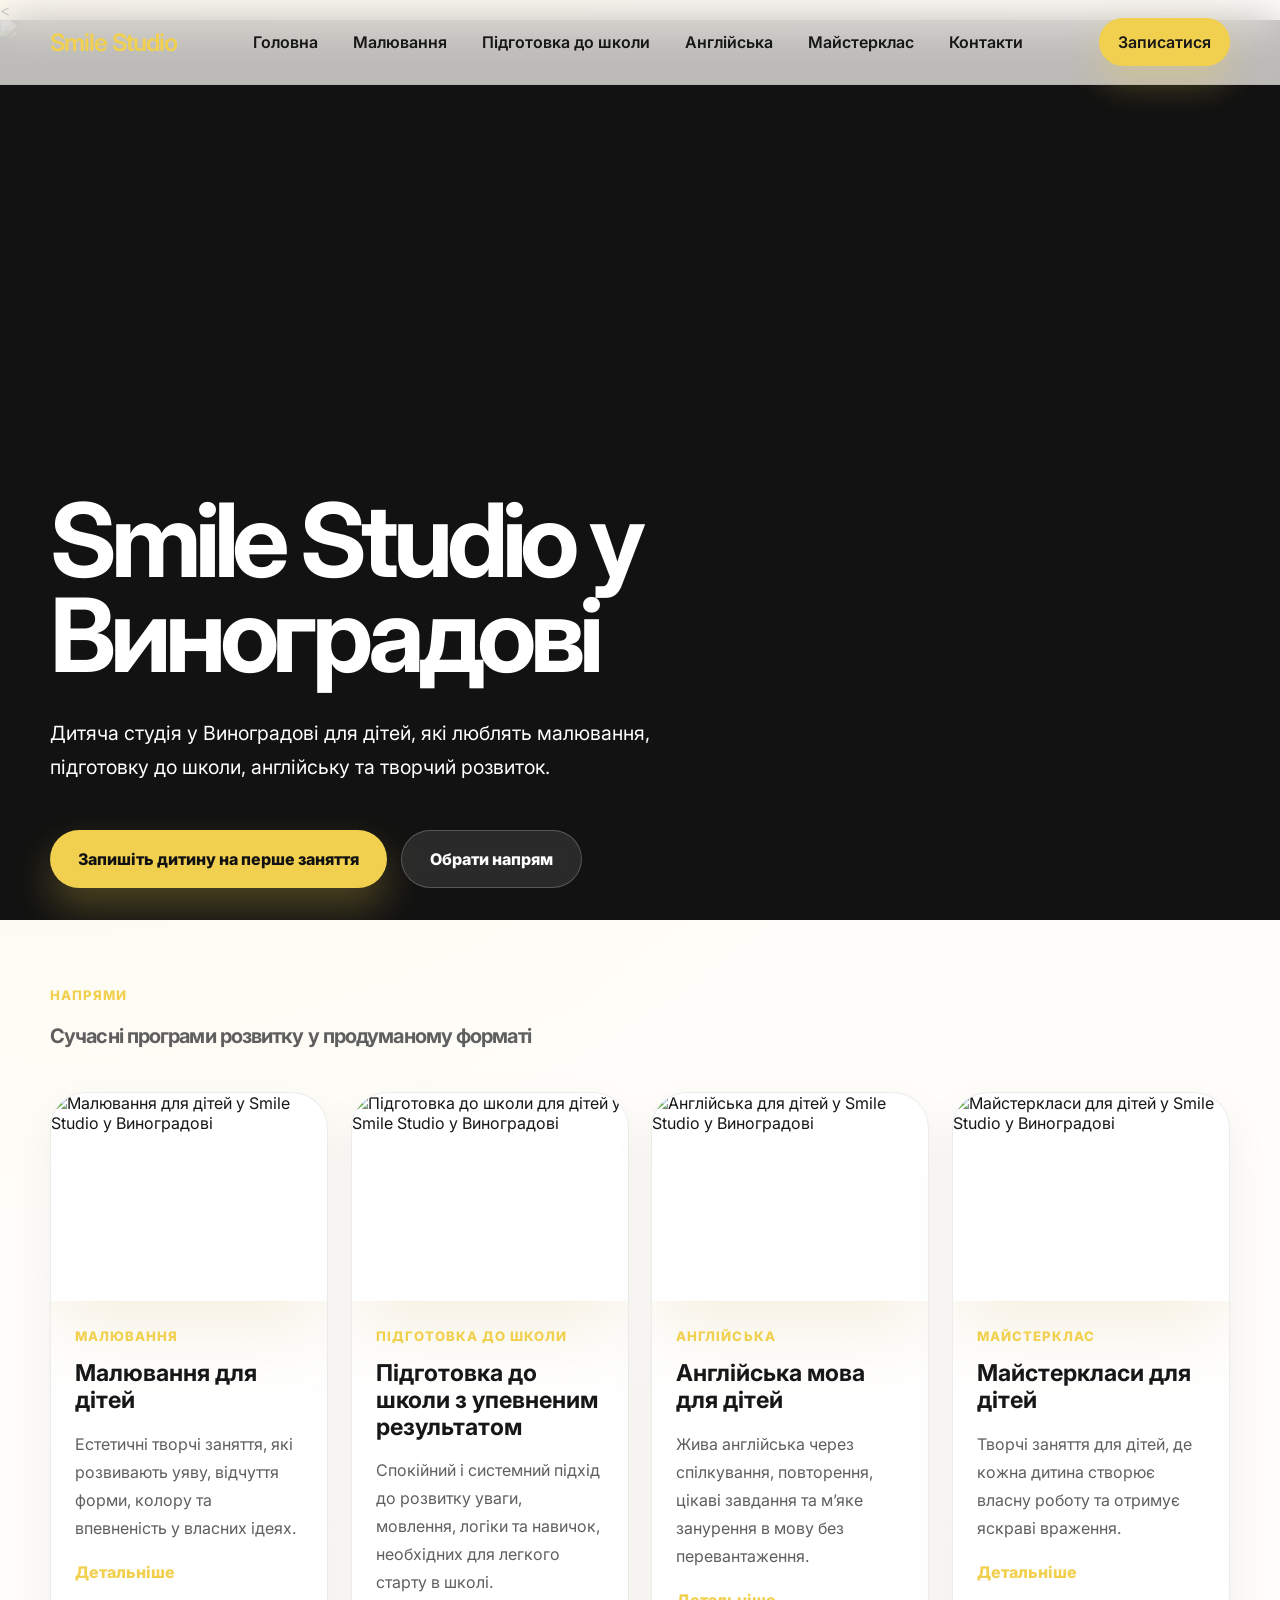
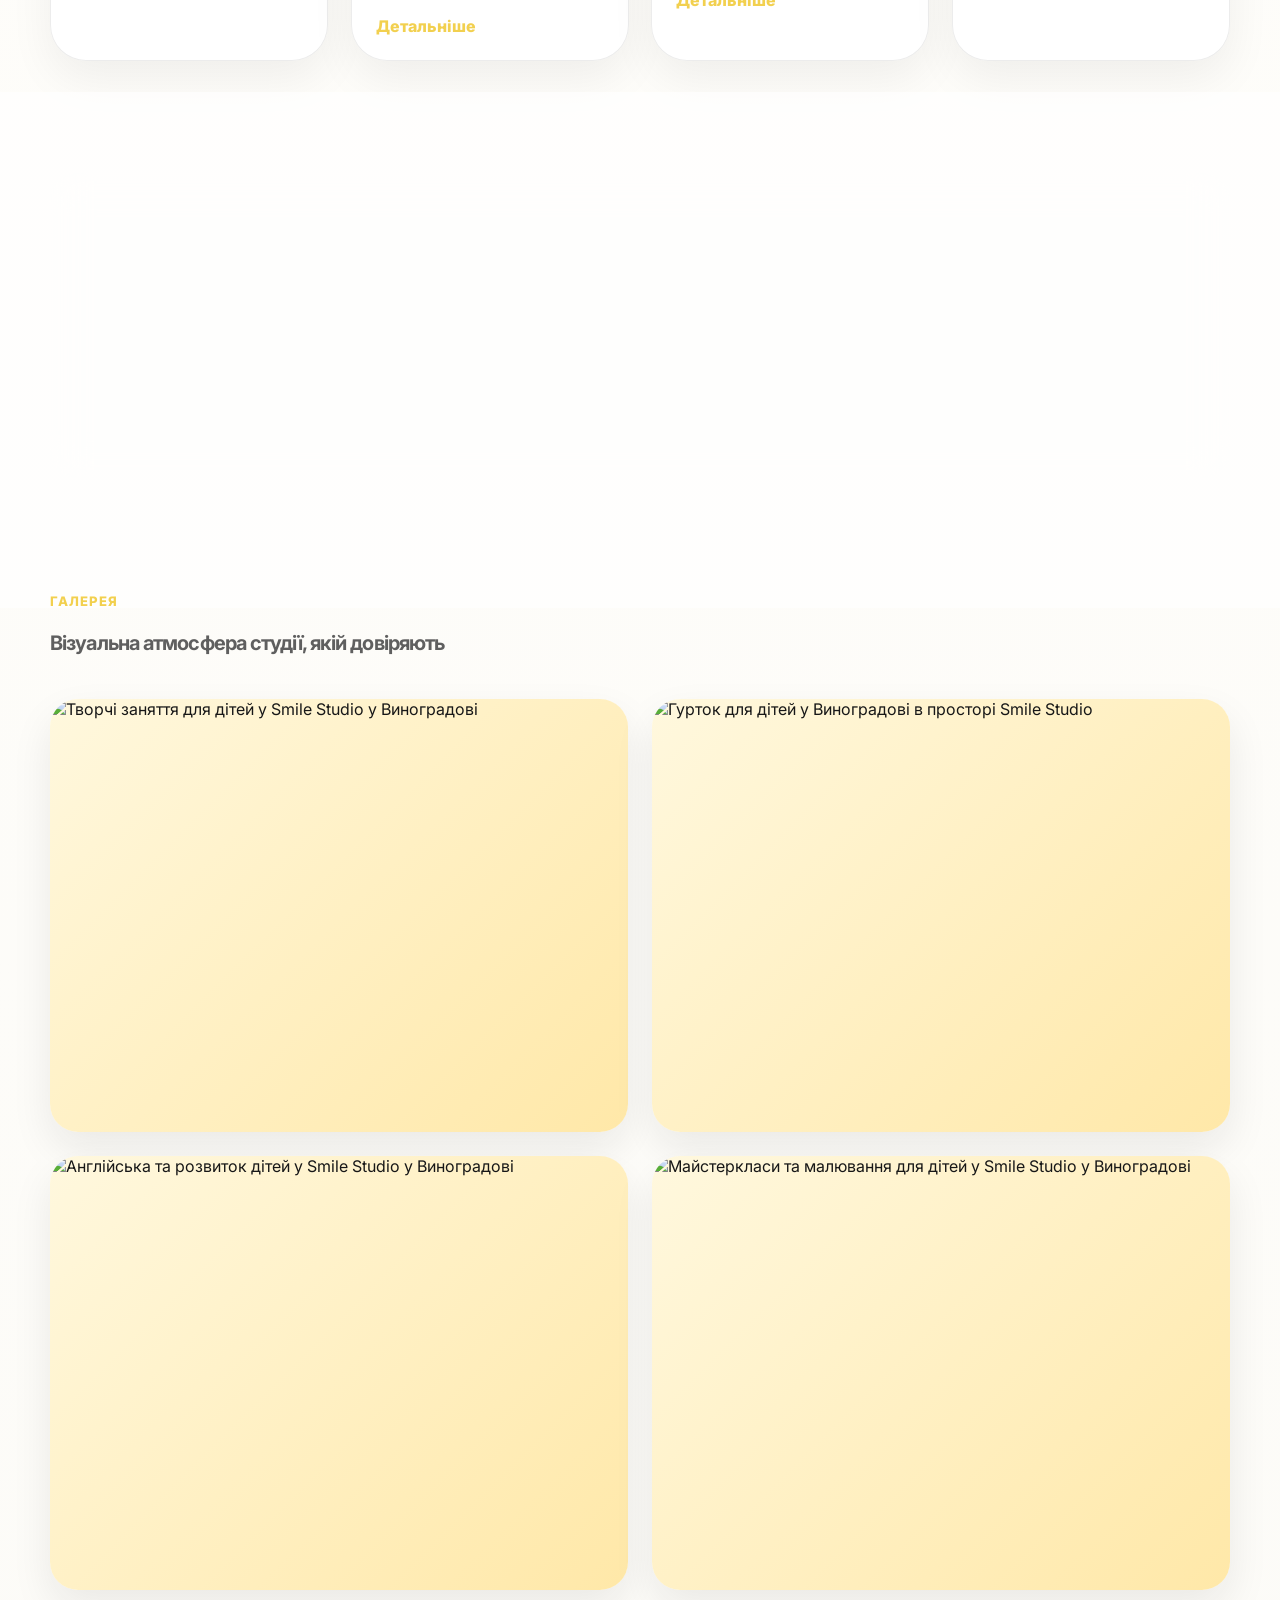
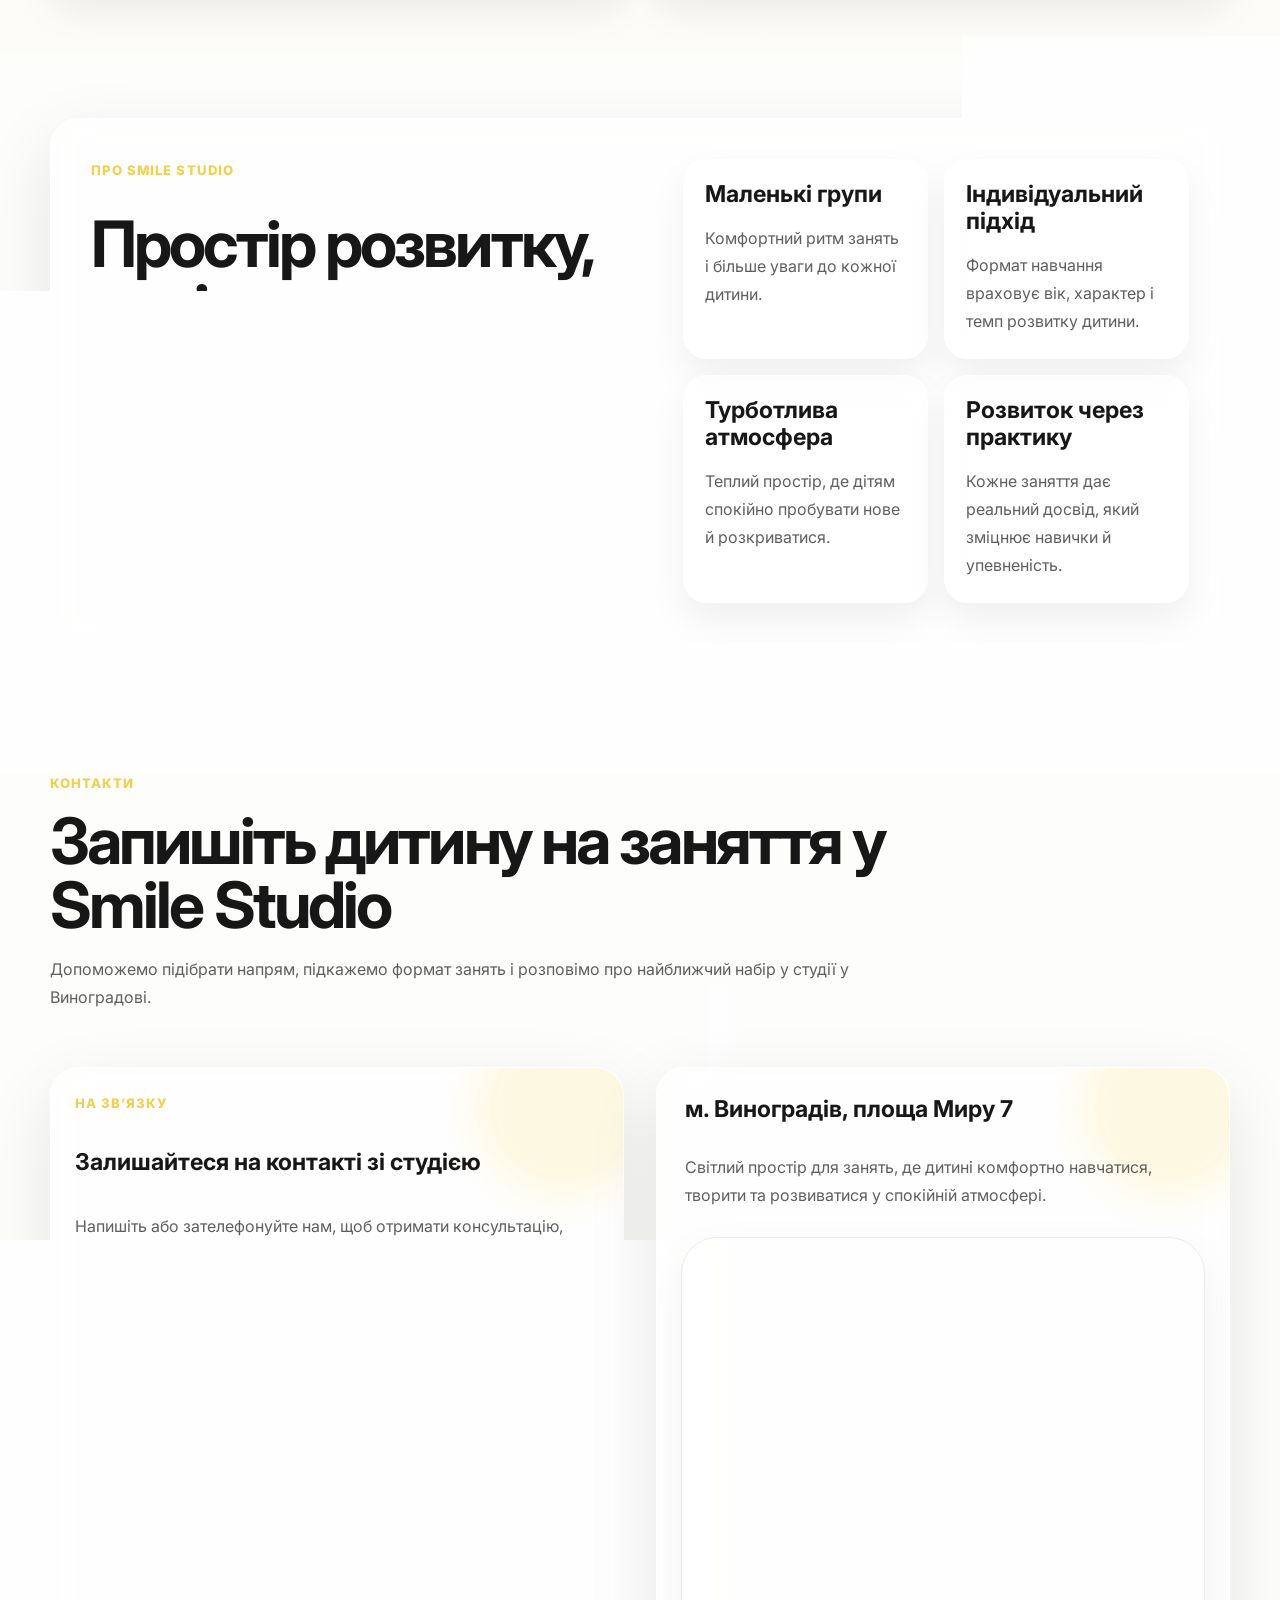
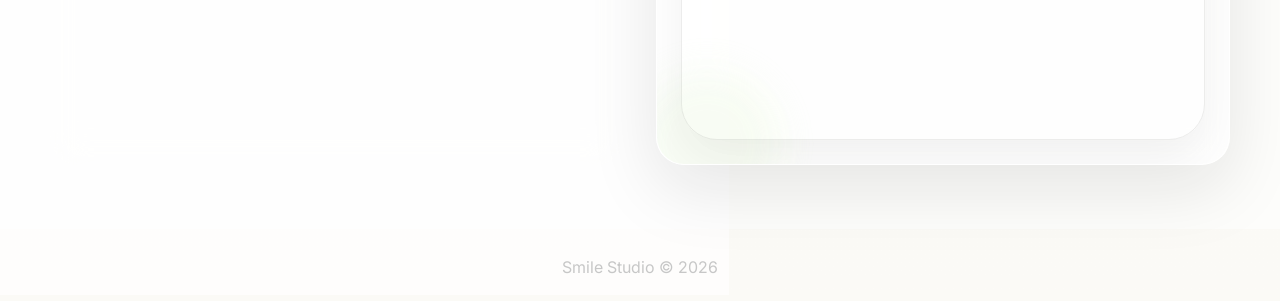
==== commit 868ef428: "Add files via upload" ====
--- a/index.html
+++ b/index.html
@@ -83,6 +83,7 @@
         }
       }
     </script>
+    <link rel="icon" href="/favicon.ico" type="image/x-icon">
     <link rel="preconnect" href="https://fonts.googleapis.com" />
     <link rel="preconnect" href="https://fonts.gstatic.com" crossorigin />
     <link
--- a/styles.css
+++ b/styles.css
@@ -1600,3 +1600,111 @@
     gap: 16px;
   }
 }
+
+@media (max-width: 768px) {
+  main > section:first-child#hero {
+    padding-top: 0 !important;
+  }
+
+  #hero.hero-premium {
+    min-height: calc(100svh - var(--header-height)) !important;
+    height: calc(100svh - var(--header-height)) !important;
+    padding-top: 0 !important;
+    padding-bottom: 0 !important;
+  }
+
+  #hero .hero-media,
+  #hero .hero-overlay {
+    inset: 0 !important;
+  }
+
+  #hero .hero-media img {
+    width: 100% !important;
+    height: 100% !important;
+    object-fit: cover !important;
+  }
+
+  #hero .hero-inner {
+    min-height: 100% !important;
+    height: 100% !important;
+    padding-top: 0 !important;
+    padding-bottom: 0 !important;
+  }
+}
+@media (max-width: 768px) {
+  main {
+    padding-top: 0 !important;
+  }
+
+  .site-header {
+    position: fixed !important;
+    top: 0;
+    left: 0;
+    right: 0;
+    background: rgba(255, 253, 248, 0.72);
+    z-index: 1000;
+  }
+
+  #hero.hero-premium {
+    min-height: 100svh !important;
+    height: 100svh !important;
+    padding-top: var(--header-height) !important;
+  }
+
+  #hero .hero-inner {
+    min-height: calc(100svh - var(--header-height)) !important;
+    height: calc(100svh - var(--header-height)) !important;
+  }
+}
+@media (max-width: 768px) {
+  body:not(.category-page) main {
+    padding-top: 0 !important;
+  }
+
+  body:not(.category-page) #hero.hero-premium {
+    min-height: 100svh !important;
+    height: 100svh !important;
+    padding-top: var(--header-height) !important;
+    padding-bottom: 0 !important;
+  }
+
+  body:not(.category-page) #hero .hero-inner {
+    min-height: calc(100svh - var(--header-height)) !important;
+    height: calc(100svh - var(--header-height)) !important;
+  }
+
+  body.category-page main {
+    padding-top: var(--header-height) !important;
+  }
+
+  body.category-page .category-hero {
+    min-height: calc(100svh - var(--header-height)) !important;
+    height: calc(100svh - var(--header-height)) !important;
+    padding-top: 0 !important;
+    padding-bottom: 0 !important;
+  }
+
+  body.category-page .category-hero .hero-inner {
+    min-height: 100% !important;
+    height: 100% !important;
+  }
+}
+body:not(.category-page) main {
+  padding-top: 0 !important;
+}
+
+body:not(.category-page) #hero.hero-premium {
+  margin-top: calc(-1 * var(--header-height));
+}
+body:not(.category-page) #hero.hero-premium {
+  min-height: 100vh !important;
+  height: 100vh !important;
+  margin-top: 0 !important;
+  padding-top: 0 !important;
+}
+
+body:not(.category-page) #hero .hero-inner {
+  min-height: 100vh !important;
+  height: 100vh !important;
+  padding-top: var(--header-height) !important;
+}
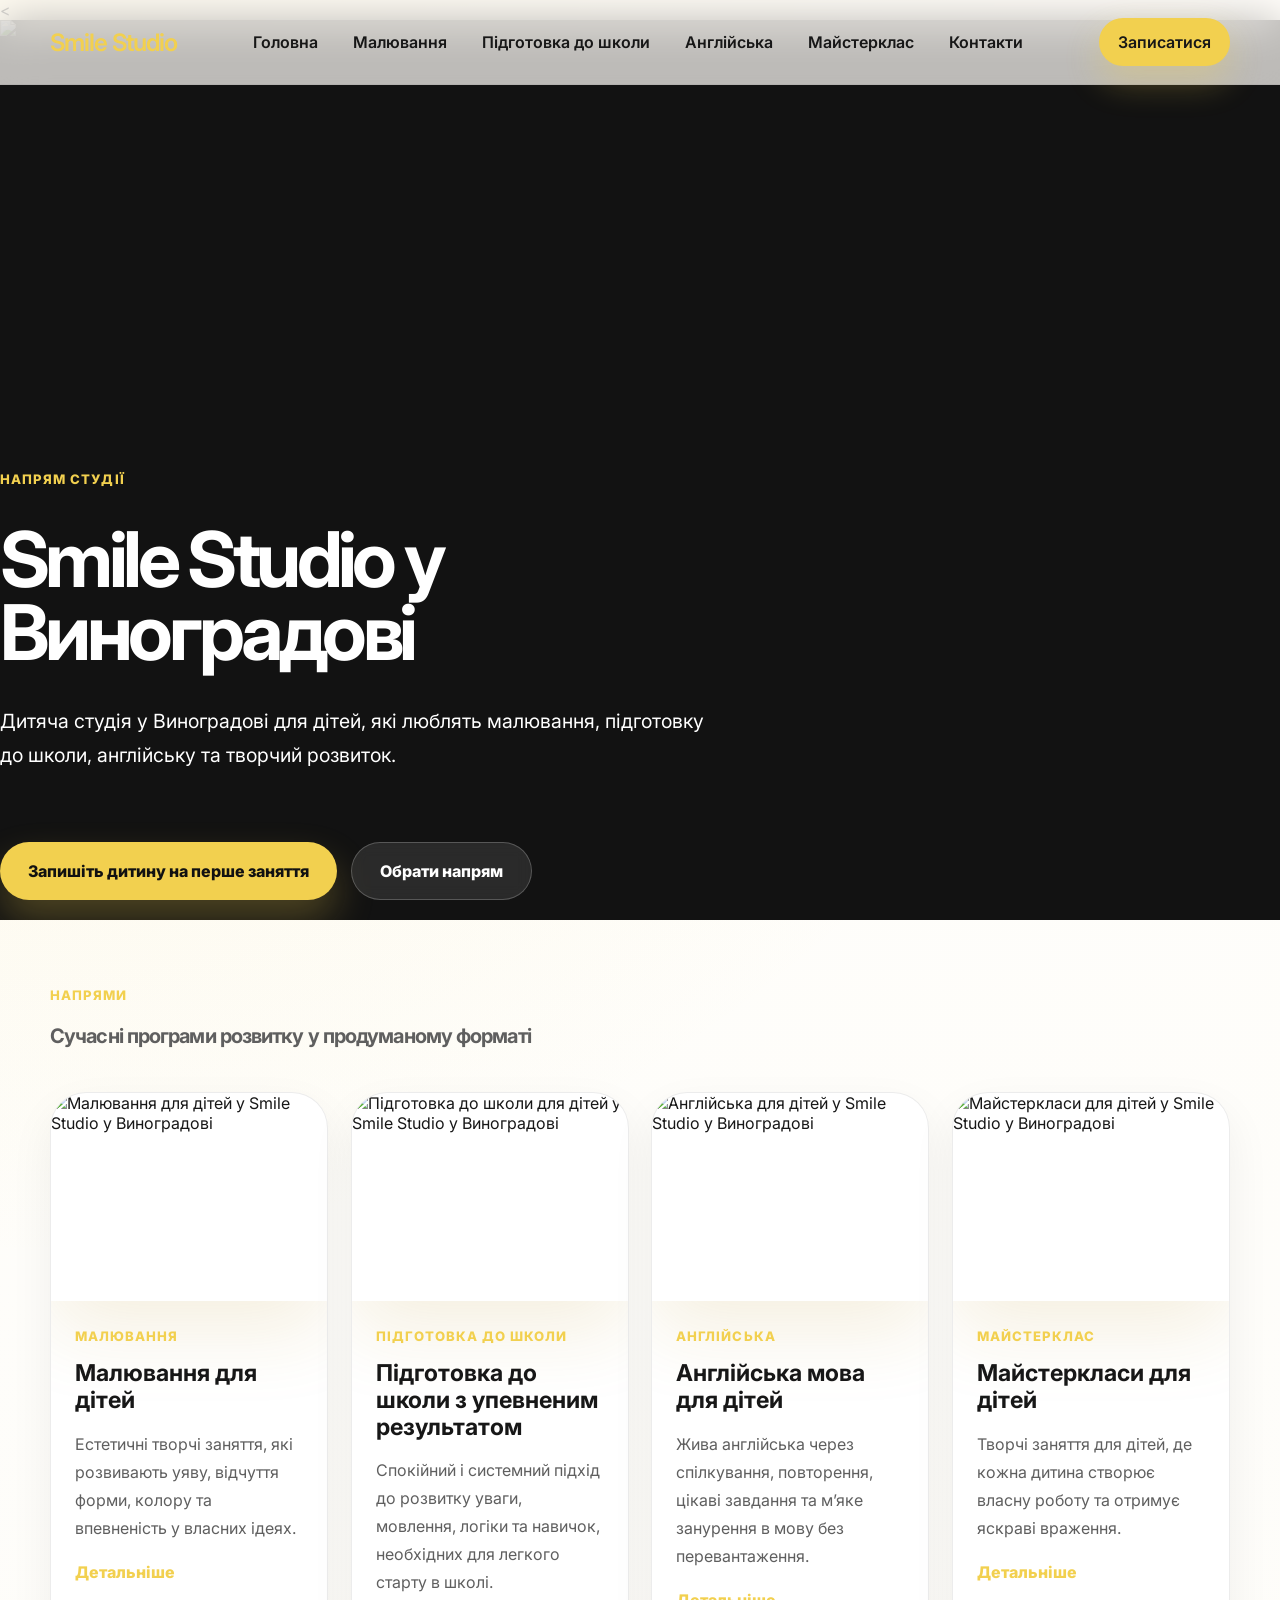
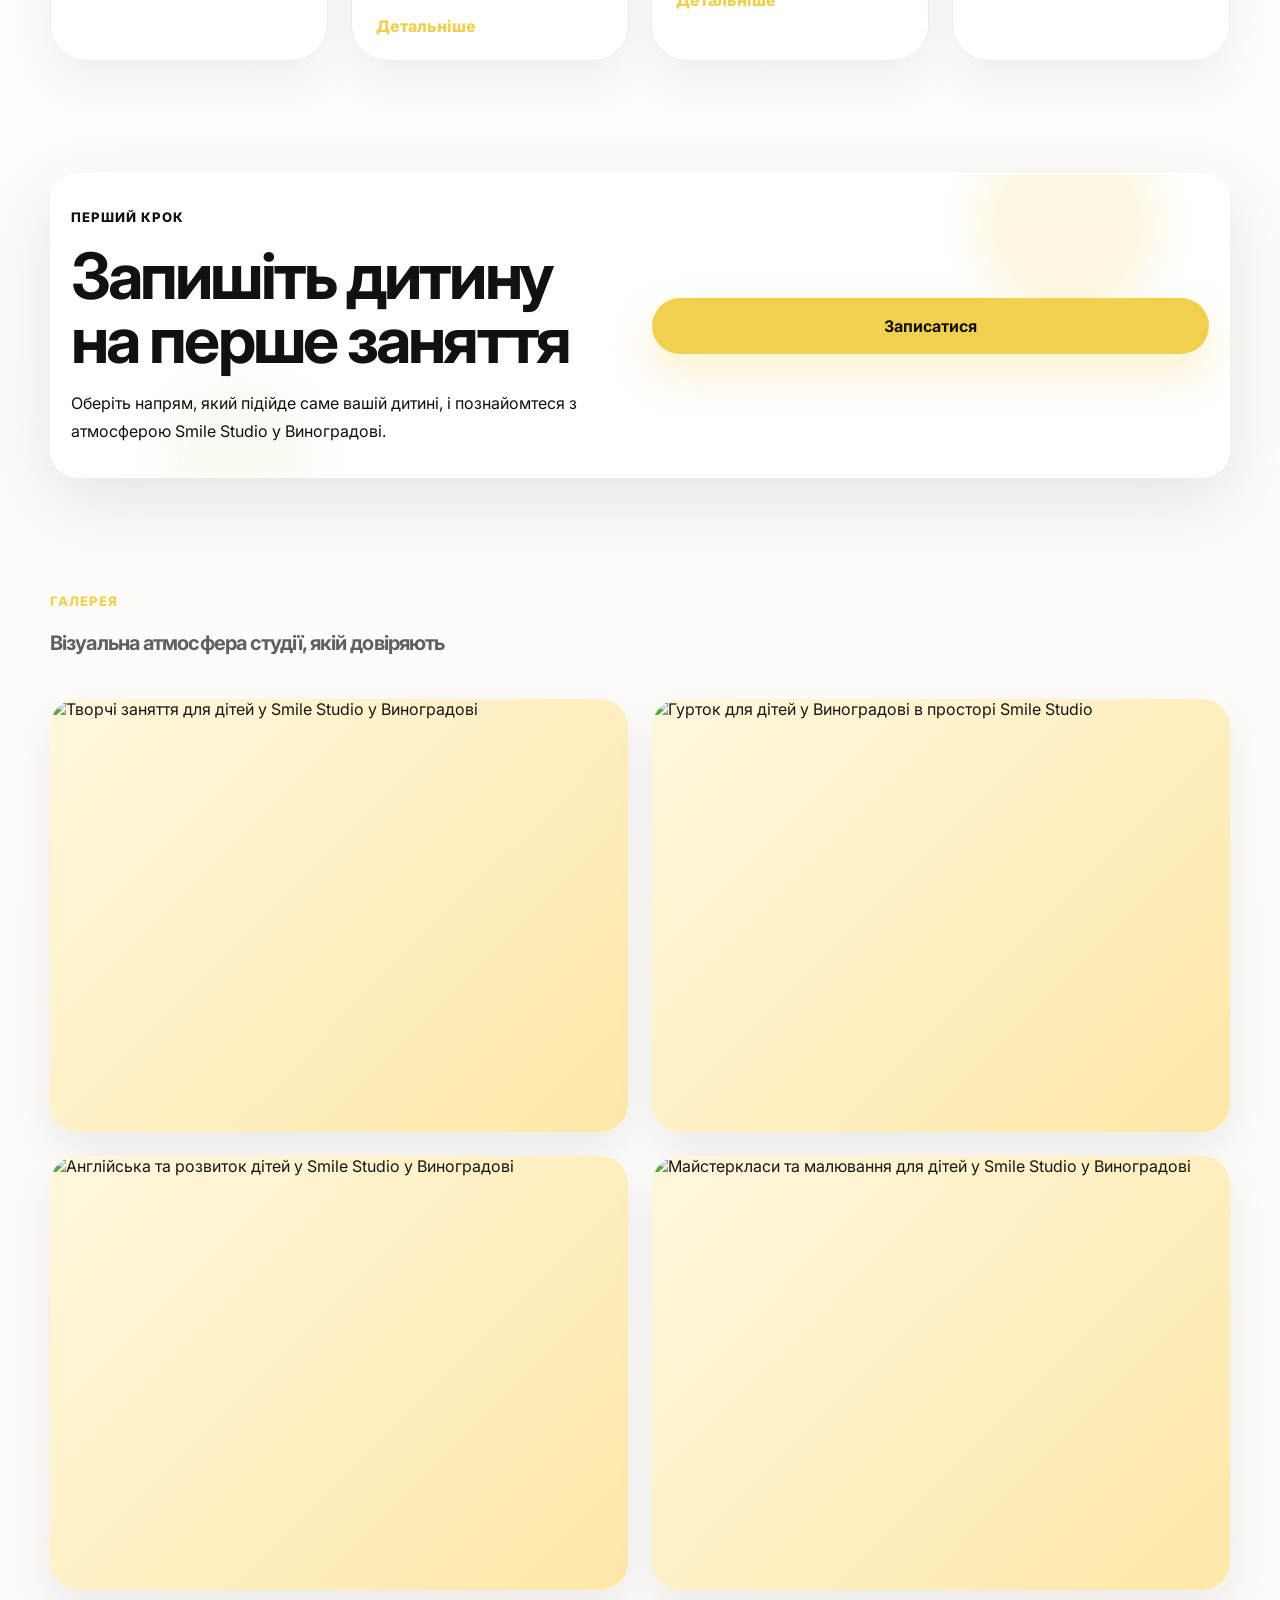
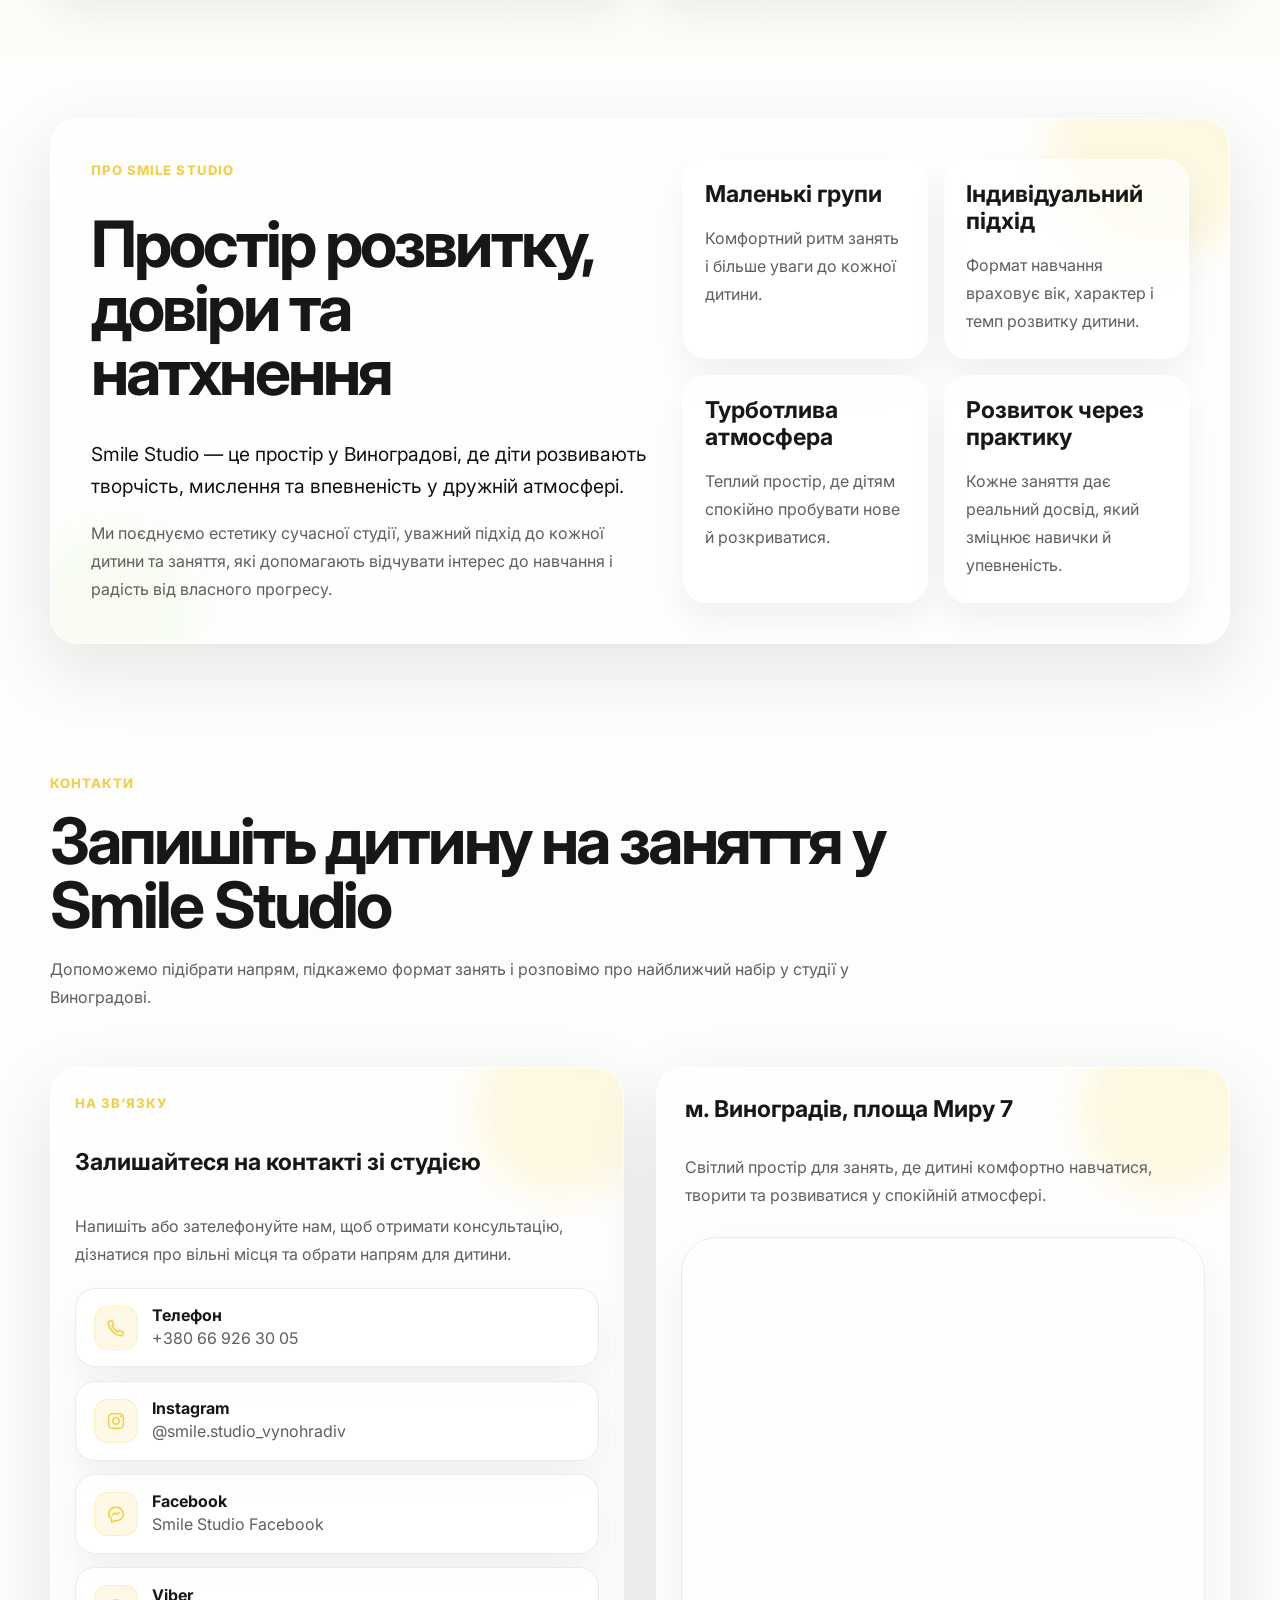
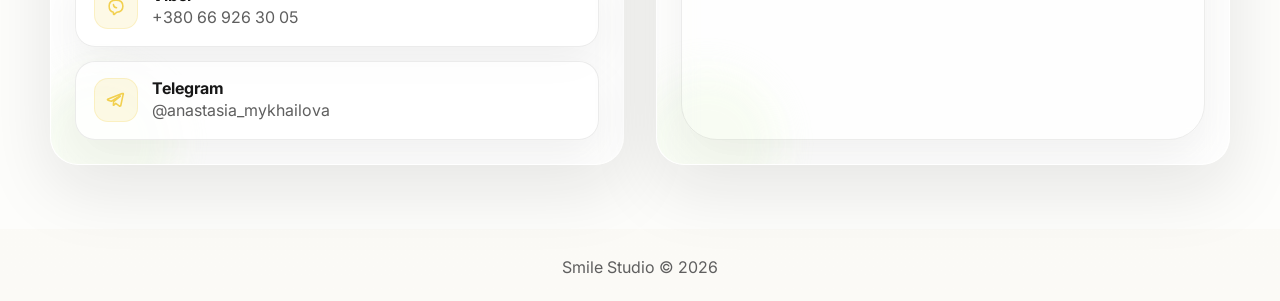
==== commit a4f6a84b: "Add files via upload" ====
--- a/index.html
+++ b/index.html
@@ -133,7 +133,7 @@
     </header>
 
     <main>
-      <section class="hero-premium" id="hero">
+      <section class="hero-premium category-hero" id="hero">
         <div class="hero-media">
           <img
             src="https://images.unsplash.com/photo-1516627145497-ae6968895b74?auto=format&fit=crop&w=1800&q=80"
@@ -145,17 +145,14 @@
         <div class="hero-overlay"></div>
         <div class="container hero-inner">
           <div class="hero-copy">
-            <h1>Smile Studio у Виноградові</h1>
-            <p class="hero-text">
+            <p class="eyebrow">НАПРЯМ СТУДІЇ</p>
+            <h1 class="hero-title">Smile Studio у Виноградові</h1>
+            <p class="hero-text hero-description">
               Дитяча студія у Виноградові для дітей, які люблять малювання, підготовку до школи, англійську та творчий розвиток.
             </p>
             <div class="hero-actions">
-              <a class="button button-primary" href="#contacts"
-                >Запишіть дитину на перше заняття</a
-              >
-              <a class="button button-secondary button-secondary-light" href="#directions"
-                >Обрати напрям</a
-              >
+              <a class="button button-primary" href="#contacts">Запишіть дитину на перше заняття</a>
+              <a class="button button-secondary button-secondary-light" href="#directions">Обрати напрям</a>
             </div>
           </div>
         </div>
--- a/styles.css
+++ b/styles.css
@@ -63,7 +63,32 @@
 }
 
 main {
+  padding-top: 0;
+}
+
+body.category-page main {
   padding-top: var(--header-height);
+}
+
+body:not(.category-page) main {
+  padding-top: 0;
+}
+
+body:not(.category-page) #hero.hero-premium {
+  min-height: 100dvh;
+  height: 100dvh;
+  margin-top: 0;
+  padding-top: 0;
+}
+
+body:not(.category-page) #hero .hero-inner {
+  min-height: 100%;
+  height: 100%;
+  display: flex;
+  flex-direction: column;
+  justify-content: flex-end;
+  padding-top: var(--header-height);
+  padding-bottom: 20px;
 }
 
 .container {
@@ -265,9 +290,9 @@
 
 .hero-premium {
   position: relative;
-  min-height: calc(100vh - var(--header-height));
-  display: grid;
-  align-items: end;
+  min-height: 100dvh;
+  display: flex;
+  align-items: stretch;
   overflow: hidden;
   background: #121212;
 }
@@ -290,11 +315,14 @@
 .hero-inner {
   position: relative;
   z-index: 1;
-  min-height: calc(100svh - var(--header-height));
+  min-height: 100%;
+  height: auto;
+  width: 100%;
   display: flex;
   flex-direction: column;
-  justify-content: space-between;
-  padding: 2rem 0;
+  justify-content: flex-end;
+  padding-top: 20px;
+  padding-bottom: 24px;
 }
 
 .hero-copy {
@@ -847,16 +875,7 @@
   color: var(--muted);
 }
 
-main > section:first-child {
-  padding-top: 16px !important;
-}
-
-#hero.hero-premium {
-  min-height: calc(100svh - var(--header-height));
-  height: calc(100svh - var(--header-height));
-}
-
-.category-page .category-hero {
+.category-hero {
   min-height: calc(100svh - var(--header-height));
   height: calc(100svh - var(--header-height));
   display: flex;
@@ -864,7 +883,7 @@
   overflow: hidden;
 }
 
-.category-page .category-hero .hero-inner {
+.category-hero .hero-inner {
   min-height: 100%;
   height: 100%;
   display: flex;
@@ -873,17 +892,17 @@
   padding-bottom: 24px;
 }
 
-.category-page .category-hero .hero-copy {
+.category-hero .hero-copy {
   max-width: 720px;
   max-height: 100%;
 }
 
-.category-page .hero-title {
+.category-hero .hero-title {
   font-size: clamp(48px, 6vw, 92px);
   line-height: 0.95;
 }
 
-.category-page .hero-description {
+.category-hero .hero-description {
   max-width: 720px;
   margin-bottom: 24px;
 }
@@ -1258,53 +1277,29 @@
     padding-bottom: 40px;
   }
 
-  .hero-premium {
-    padding-top: 24px;
-    padding-bottom: 24px;
-  }
-
-  .hero-premium {
-    min-height: calc(100svh - 72px);
-    display: flex;
-  }
-
-  .hero-inner {
-    min-height: calc(100svh - var(--header-height));
-    height: 100%;
-    padding-top: 1.25rem;
-    padding-bottom: 1.25rem;
-  }
-
-  .hero-copy {
-    display: flex;
-    flex-direction: column;
-    margin-top: auto;
-    padding-top: 0;
-  }
-
   .hero-description {
     margin-bottom: 24px;
   }
 
-  .category-page .category-hero {
+  .category-hero {
     min-height: calc(100svh - var(--header-height));
     height: calc(100svh - var(--header-height));
     align-items: center;
   }
 
-  .category-page .category-hero .hero-inner {
+  .category-hero .hero-inner {
     min-height: 100%;
     height: 100%;
     padding-top: 18px;
     padding-bottom: 18px;
   }
 
-  .category-page .hero-title {
+  .category-hero .hero-title {
     font-size: clamp(34px, 10vw, 48px);
     line-height: 1;
   }
 
-  .category-page .hero-description {
+  .category-hero .hero-description {
     font-size: 15px;
     line-height: 1.45;
     margin-bottom: 18px;
@@ -1339,7 +1334,7 @@
 
   .hero-actions {
     width: 100%;
-    margin-top: 28px;
+    margin-top: 20px;
     padding-top: 0;
     flex-direction: column;
     gap: 12px;
@@ -1425,10 +1420,6 @@
 }
 
 @media (min-width: 1024px) {
-  main > section:first-child {
-    padding-top: 24px !important;
-  }
-
   .contact-card-side {
     display: flex;
     flex-direction: column;
@@ -1600,111 +1591,3 @@
     gap: 16px;
   }
 }
-
-@media (max-width: 768px) {
-  main > section:first-child#hero {
-    padding-top: 0 !important;
-  }
-
-  #hero.hero-premium {
-    min-height: calc(100svh - var(--header-height)) !important;
-    height: calc(100svh - var(--header-height)) !important;
-    padding-top: 0 !important;
-    padding-bottom: 0 !important;
-  }
-
-  #hero .hero-media,
-  #hero .hero-overlay {
-    inset: 0 !important;
-  }
-
-  #hero .hero-media img {
-    width: 100% !important;
-    height: 100% !important;
-    object-fit: cover !important;
-  }
-
-  #hero .hero-inner {
-    min-height: 100% !important;
-    height: 100% !important;
-    padding-top: 0 !important;
-    padding-bottom: 0 !important;
-  }
-}
-@media (max-width: 768px) {
-  main {
-    padding-top: 0 !important;
-  }
-
-  .site-header {
-    position: fixed !important;
-    top: 0;
-    left: 0;
-    right: 0;
-    background: rgba(255, 253, 248, 0.72);
-    z-index: 1000;
-  }
-
-  #hero.hero-premium {
-    min-height: 100svh !important;
-    height: 100svh !important;
-    padding-top: var(--header-height) !important;
-  }
-
-  #hero .hero-inner {
-    min-height: calc(100svh - var(--header-height)) !important;
-    height: calc(100svh - var(--header-height)) !important;
-  }
-}
-@media (max-width: 768px) {
-  body:not(.category-page) main {
-    padding-top: 0 !important;
-  }
-
-  body:not(.category-page) #hero.hero-premium {
-    min-height: 100svh !important;
-    height: 100svh !important;
-    padding-top: var(--header-height) !important;
-    padding-bottom: 0 !important;
-  }
-
-  body:not(.category-page) #hero .hero-inner {
-    min-height: calc(100svh - var(--header-height)) !important;
-    height: calc(100svh - var(--header-height)) !important;
-  }
-
-  body.category-page main {
-    padding-top: var(--header-height) !important;
-  }
-
-  body.category-page .category-hero {
-    min-height: calc(100svh - var(--header-height)) !important;
-    height: calc(100svh - var(--header-height)) !important;
-    padding-top: 0 !important;
-    padding-bottom: 0 !important;
-  }
-
-  body.category-page .category-hero .hero-inner {
-    min-height: 100% !important;
-    height: 100% !important;
-  }
-}
-body:not(.category-page) main {
-  padding-top: 0 !important;
-}
-
-body:not(.category-page) #hero.hero-premium {
-  margin-top: calc(-1 * var(--header-height));
-}
-body:not(.category-page) #hero.hero-premium {
-  min-height: 100vh !important;
-  height: 100vh !important;
-  margin-top: 0 !important;
-  padding-top: 0 !important;
-}
-
-body:not(.category-page) #hero .hero-inner {
-  min-height: 100vh !important;
-  height: 100vh !important;
-  padding-top: var(--header-height) !important;
-}
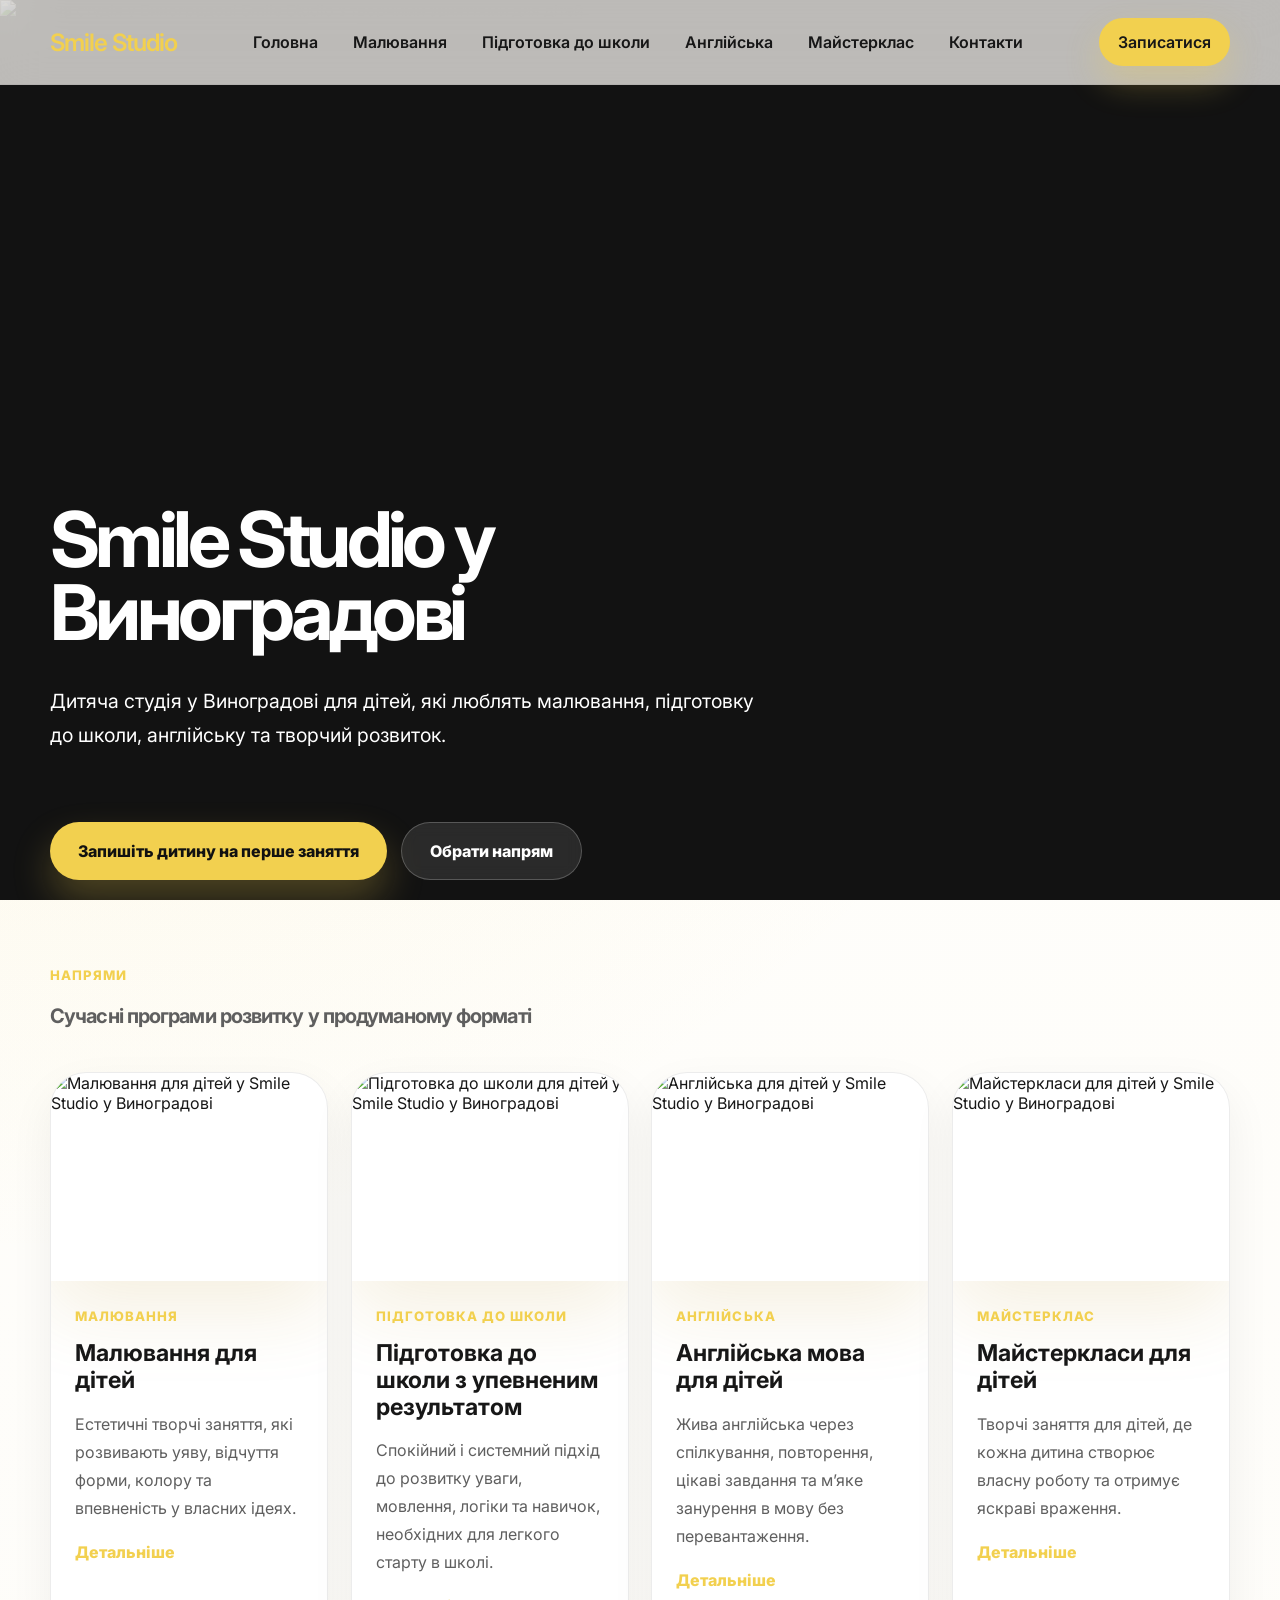
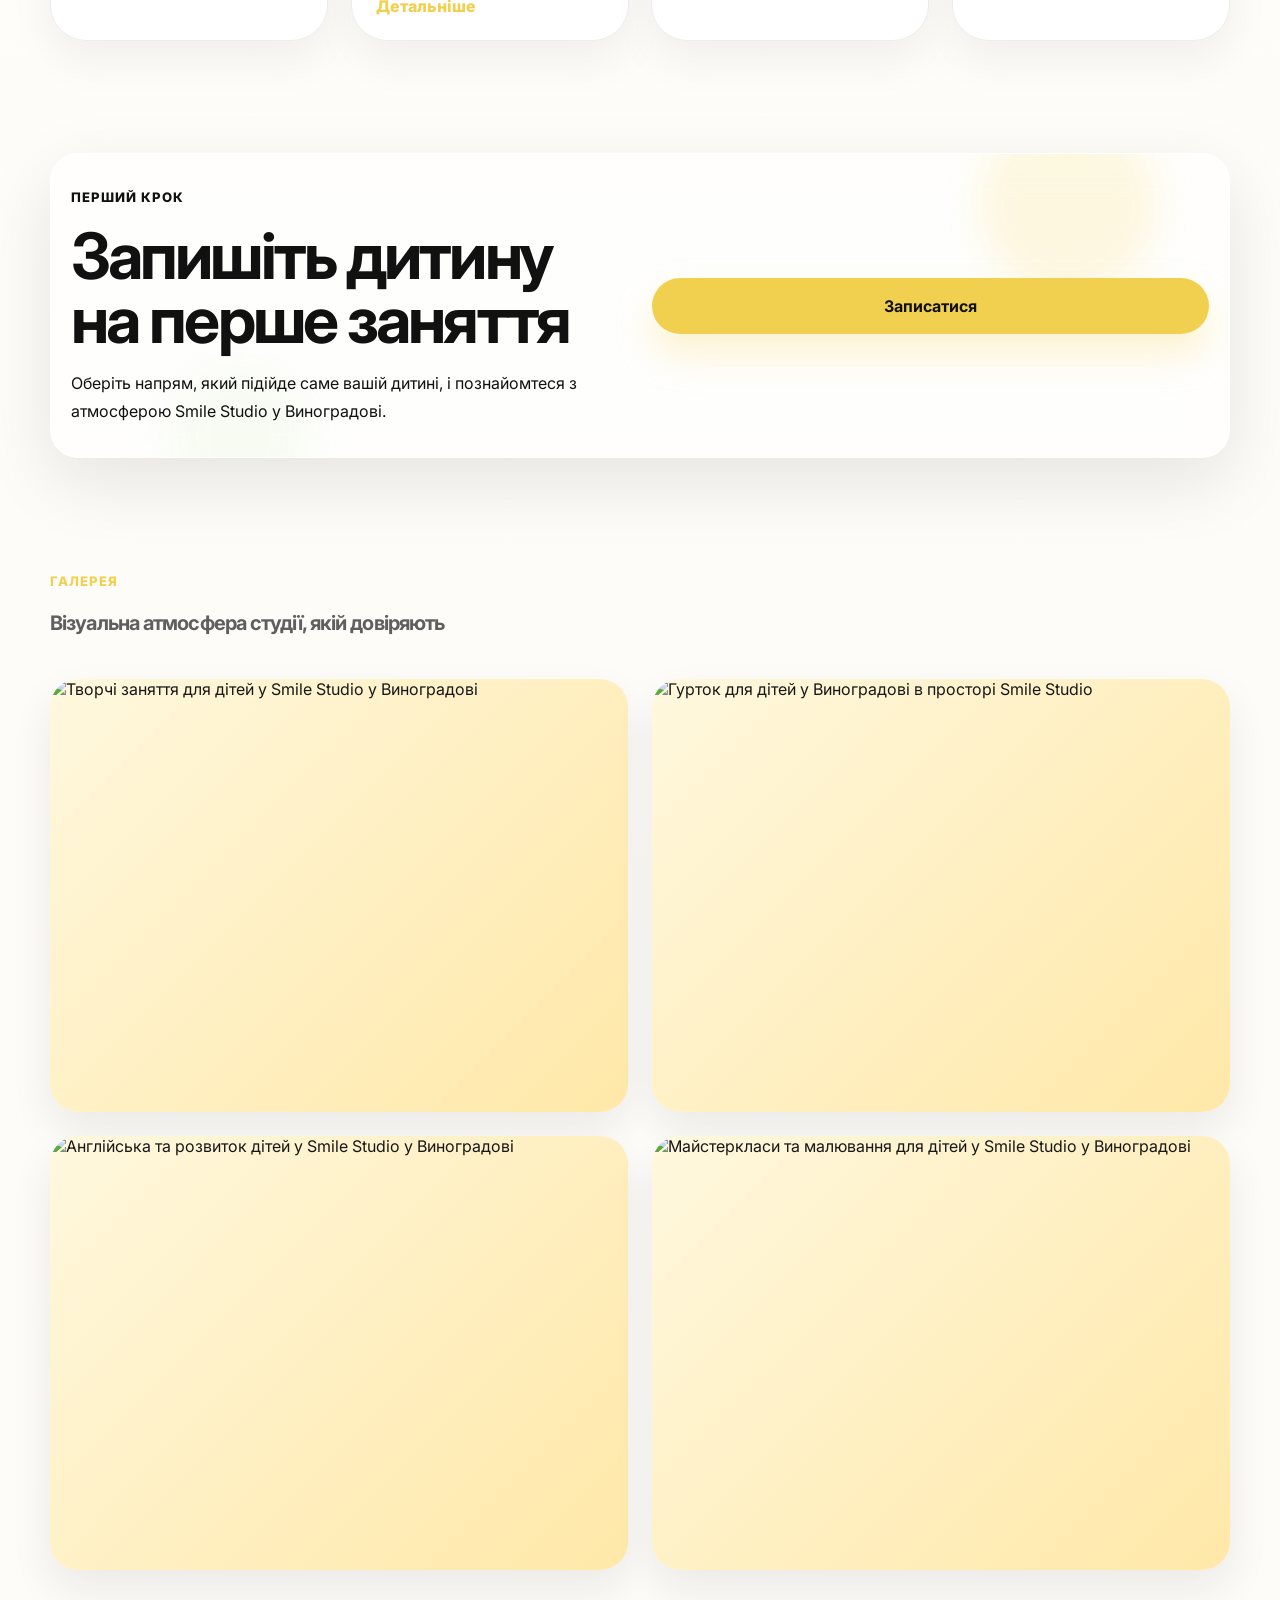
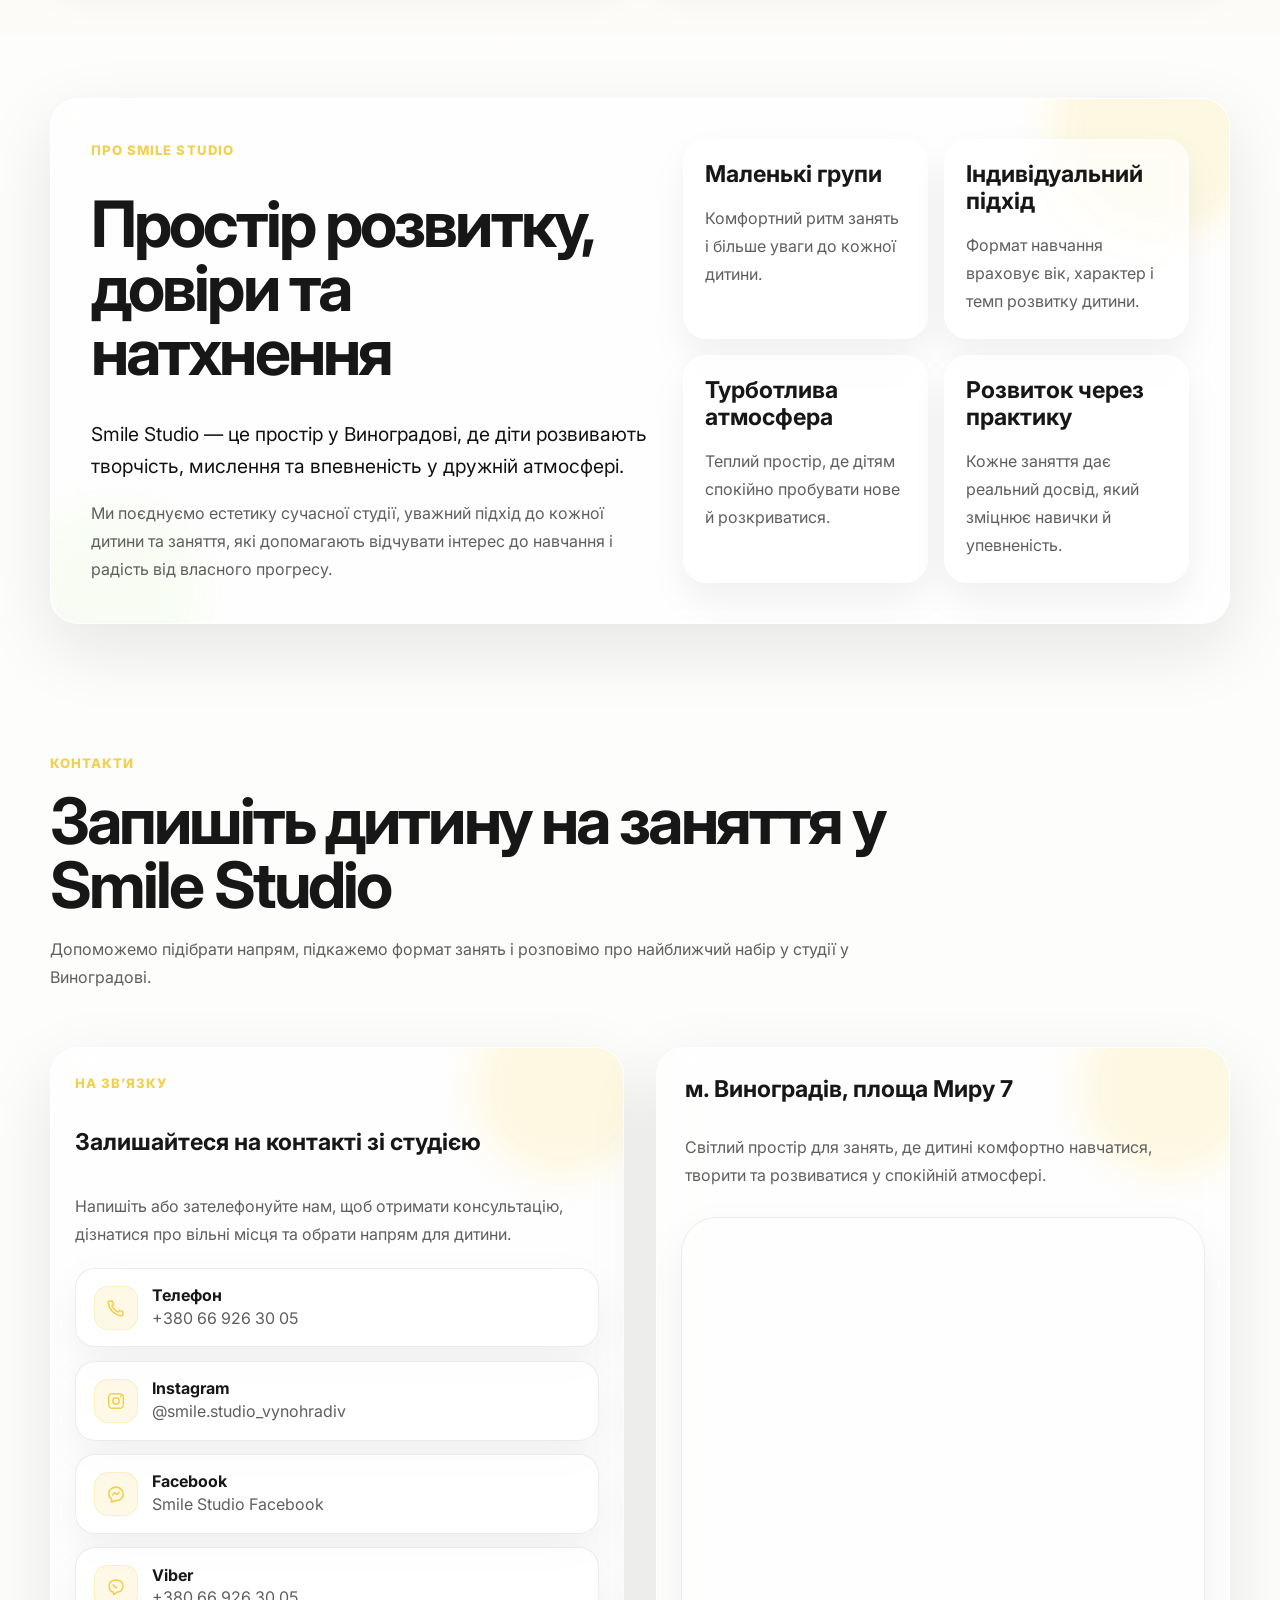
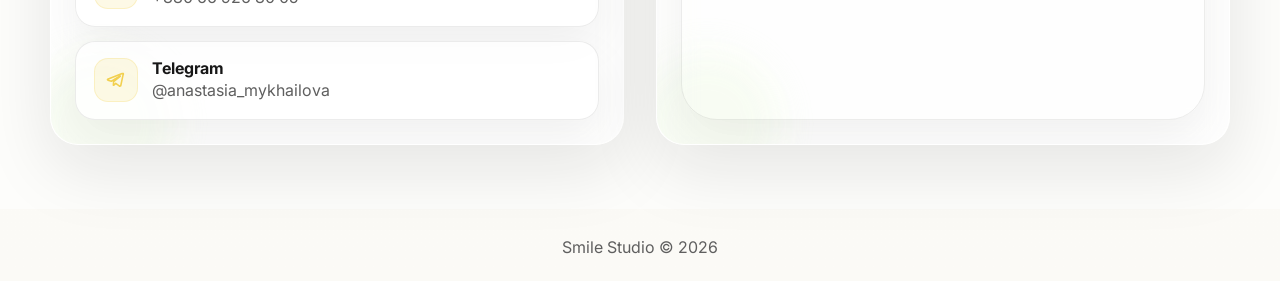
==== commit a85dc820: "Add files via upload" ====
--- a/index.html
+++ b/index.html
@@ -1,4 +1,4 @@
-<!DOCTYPE html>
+﻿<!DOCTYPE html>
 <html lang="uk">
   <head>
     <meta charset="UTF-8" />
@@ -8,7 +8,7 @@
       name="description"
       content="Smile Studio — дитяча студія у Виноградові, де діти займаються малюванням, підготовкою до школи, англійською та творчими майстеркласами. Оберіть напрям і запишіться на заняття."
     />
-    <<link rel="canonical" href="https://smilestudiovinogradiv.github.io/">
+    <link rel="canonical" href="https://smilestudiovinogradiv.github.io/">
     <meta
       property="og:title"
       content="Smile Studio у Виноградові | Малювання, підготовка до школи, англійська"
@@ -22,13 +22,13 @@
       property="og:image"
       content="https://images.unsplash.com/photo-1516627145497-ae6968895b74?auto=format&amp;fit=crop&amp;w=1800&amp;q=80"
     />
-    <meta property="og:url" content="https://your-domain.com/" />
+    <meta property="og:url" content="https://smilestudiovinogradiv.github.io/" />
     <script type="application/ld+json">
       {
         "@context": "https://schema.org",
         "@type": "EducationalOrganization",
         "name": "Smile Studio",
-        "url": "https://your-domain.com/",
+        "url": "https://smilestudiovinogradiv.github.io/",
         "telephone": "+380669263005",
         "address": {
           "@type": "PostalAddress",
@@ -90,8 +90,7 @@
       href="https://fonts.googleapis.com/css2?family=Inter:wght@400;500;600;700;800&display=swap"
       rel="stylesheet"
     />
-    <!-- Replace G-XXXXXXXXXX with real Google Analytics Measurement ID -->
-    <script async src="https://www.googletagmanager.com/gtag/js?id=G-XXXXXXXXXX"></script>
+        <script async src="https://www.googletagmanager.com/gtag/js?id=G-182BC4WJQH"></script>
     <script>
       window.dataLayer = window.dataLayer || [];
       function gtag(){dataLayer.push(arguments);}
@@ -143,16 +142,17 @@
           />
         </div>
         <div class="hero-overlay"></div>
-        <div class="container hero-inner">
-          <div class="hero-copy">
-            <p class="eyebrow">НАПРЯМ СТУДІЇ</p>
-            <h1 class="hero-title">Smile Studio у Виноградові</h1>
-            <p class="hero-text hero-description">
-              Дитяча студія у Виноградові для дітей, які люблять малювання, підготовку до школи, англійську та творчий розвиток.
-            </p>
-            <div class="hero-actions">
-              <a class="button button-primary" href="#contacts">Запишіть дитину на перше заняття</a>
-              <a class="button button-secondary button-secondary-light" href="#directions">Обрати напрям</a>
+        <div class="container">
+          <div class="hero-inner">
+            <div class="hero-copy">
+              <h1 class="hero-title">Smile Studio у Виноградові</h1>
+              <p class="hero-text hero-description">
+                Дитяча студія у Виноградові для дітей, які люблять малювання, підготовку до школи, англійську та творчий розвиток.
+              </p>
+              <div class="hero-actions">
+                <a class="button button-primary" href="#contacts">Запишіть дитину на перше заняття</a>
+                <a class="button button-secondary button-secondary-light" href="#directions">Обрати напрям</a>
+              </div>
             </div>
           </div>
         </div>
--- a/styles.css
+++ b/styles.css
@@ -81,12 +81,18 @@
   padding-top: 0;
 }
 
+body:not(.category-page) #hero > .container {
+  position: relative;
+  z-index: 1;
+  min-height: 100%;
+  height: 100%;
+  display: flex;
+}
+
 body:not(.category-page) #hero .hero-inner {
   min-height: 100%;
   height: 100%;
-  display: flex;
-  flex-direction: column;
-  justify-content: flex-end;
+  width: 100%;
   padding-top: var(--header-height);
   padding-bottom: 20px;
 }
@@ -167,6 +173,7 @@
   border-bottom: 1px solid rgba(23, 23, 23, 0.06);
   background: rgba(255, 253, 248, 0.72);
   backdrop-filter: blur(22px);
+  -webkit-backdrop-filter: blur(22px);
 }
 
 .header-inner {
@@ -1502,6 +1509,16 @@
 
   [id] {
     scroll-margin-top: 76px;
+  }
+
+  .site-header,
+  .button-secondary-light {
+    backdrop-filter: none !important;
+    -webkit-backdrop-filter: none !important;
+  }
+
+  .site-header {
+    background: rgba(255, 253, 248, 0.96);
   }
 
   .glass-card,
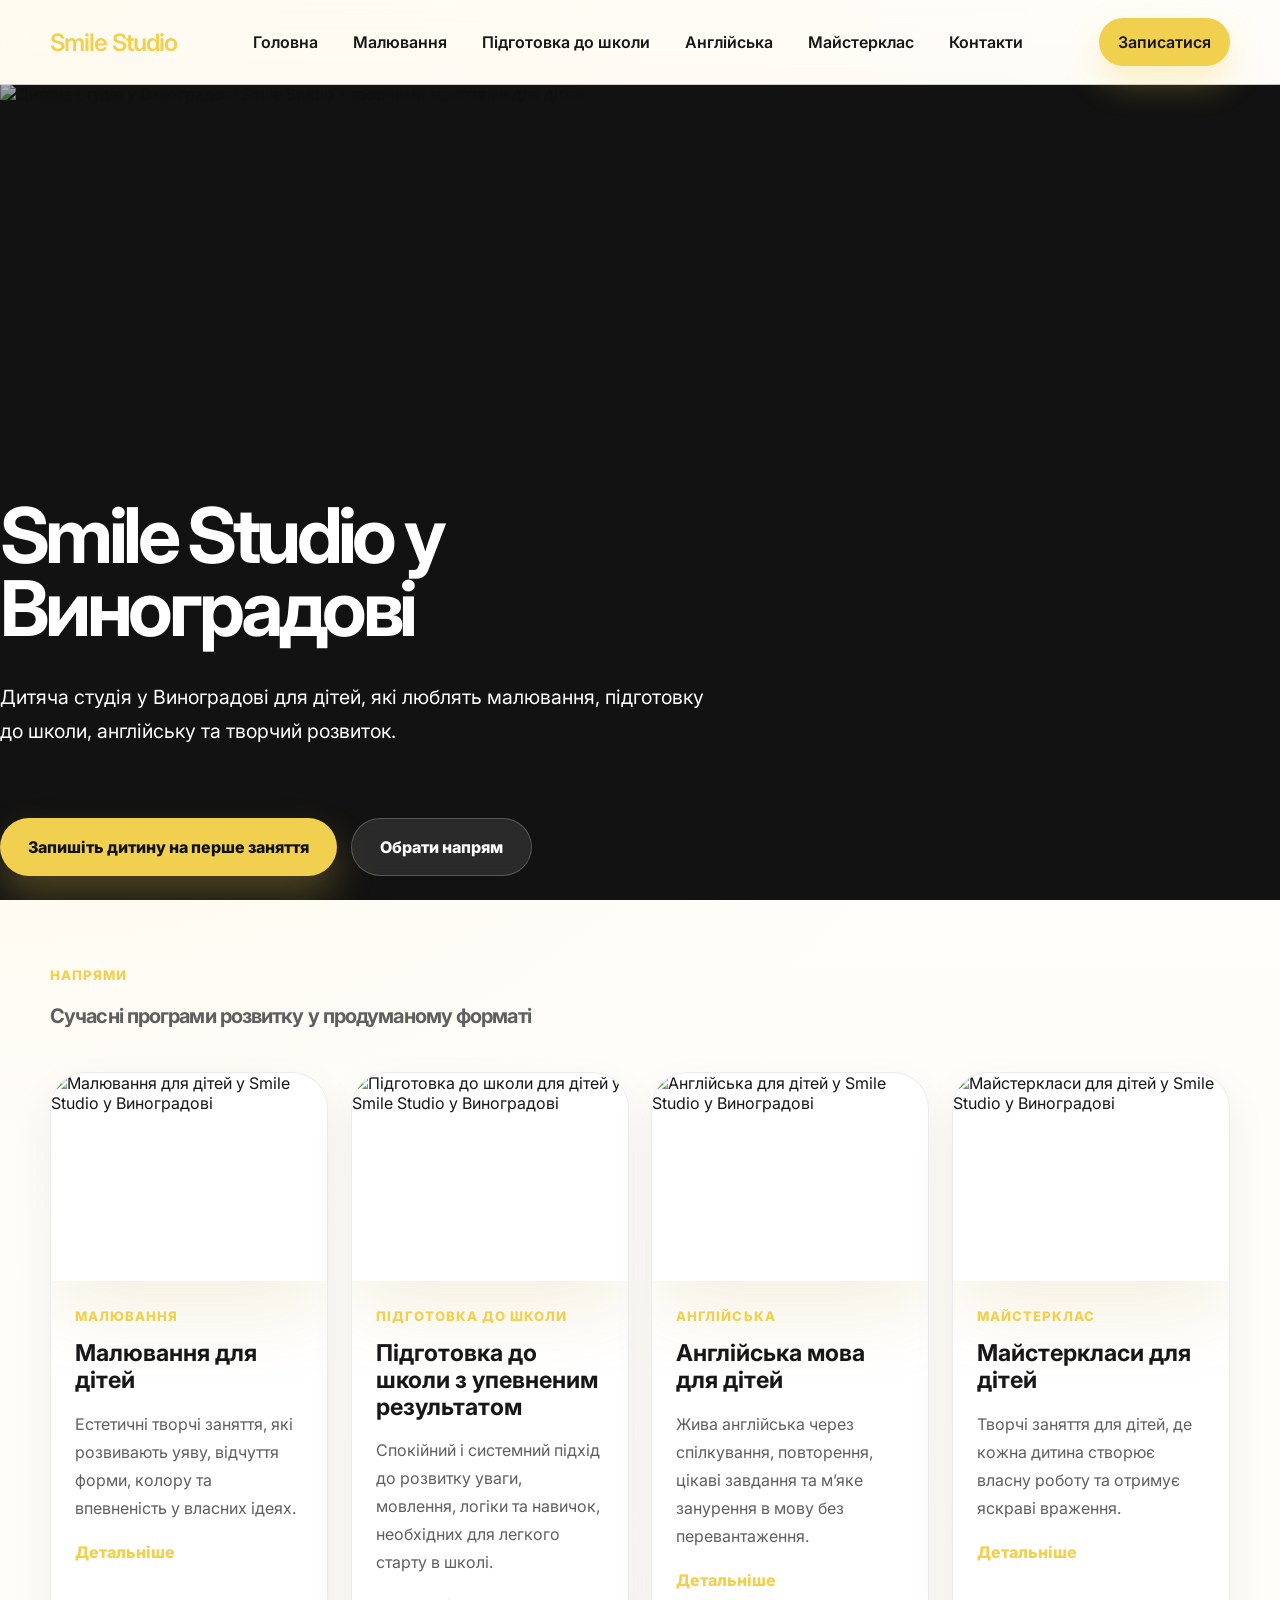
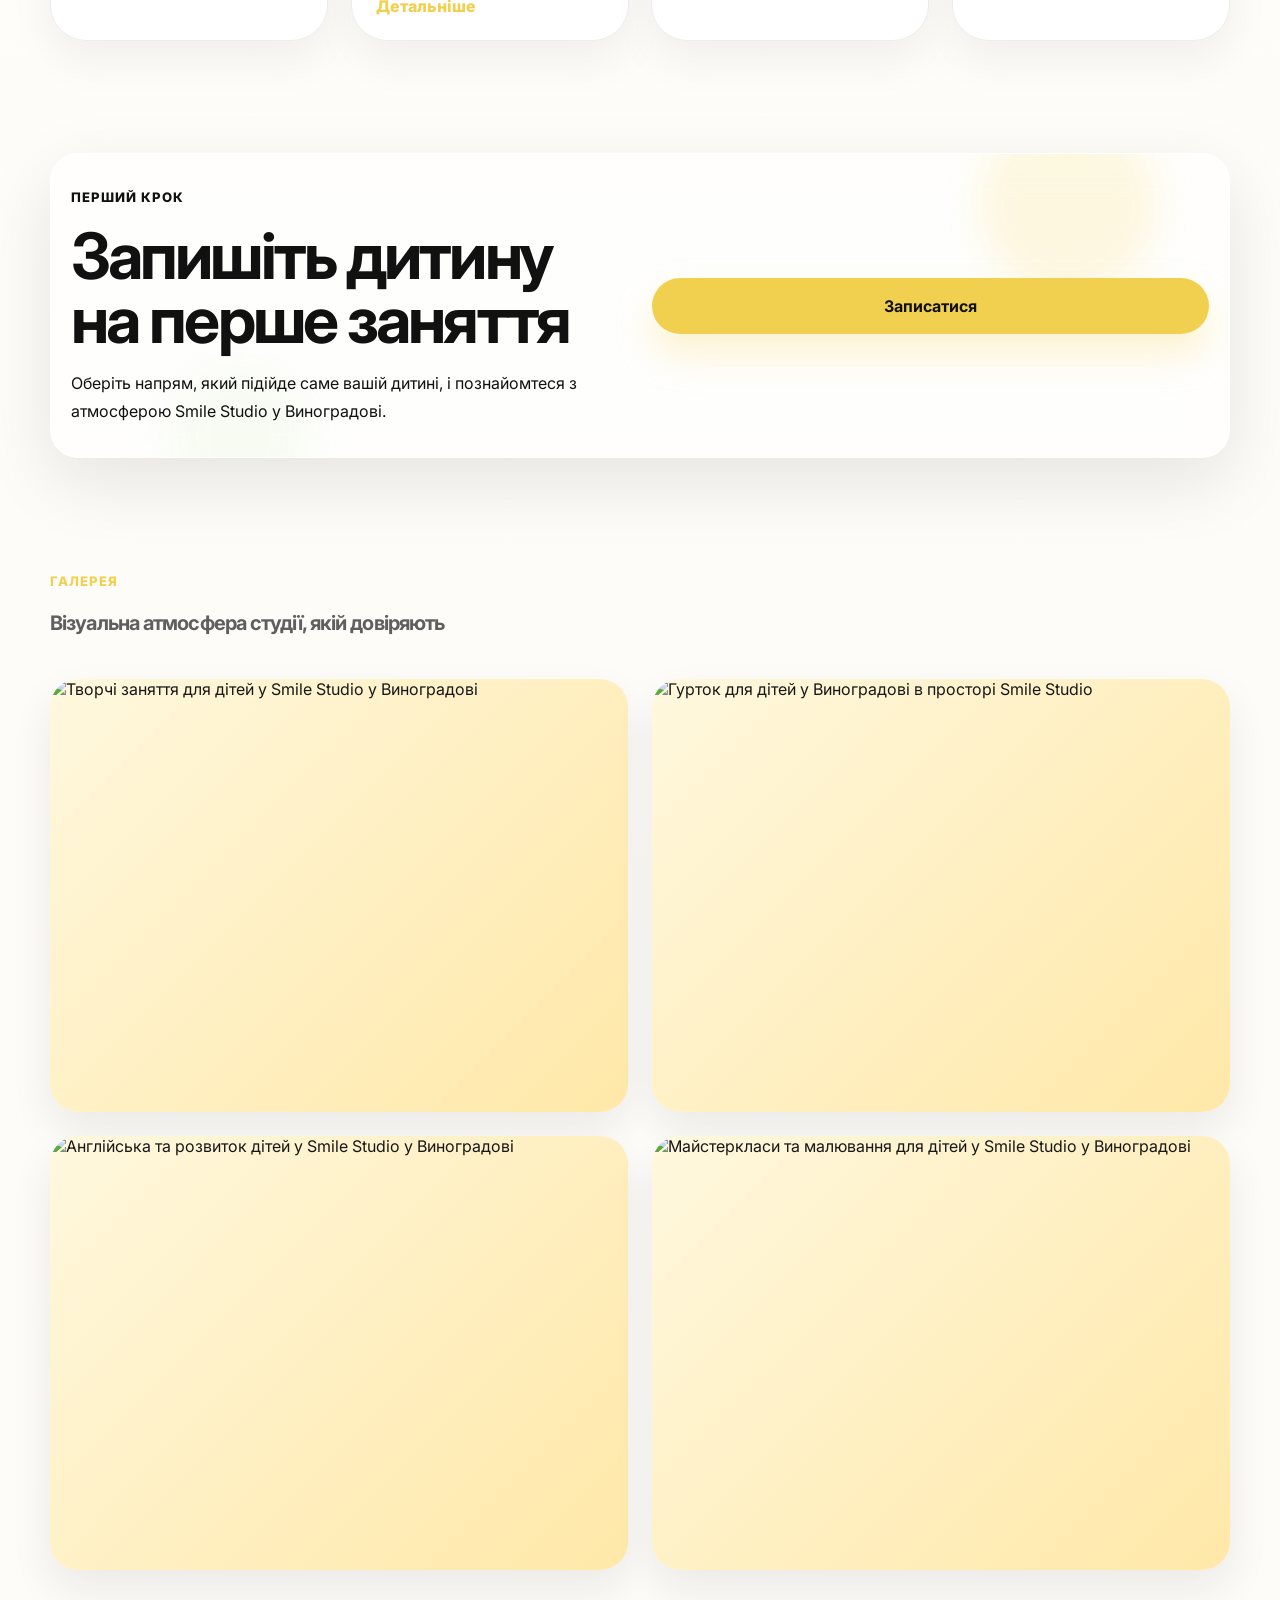
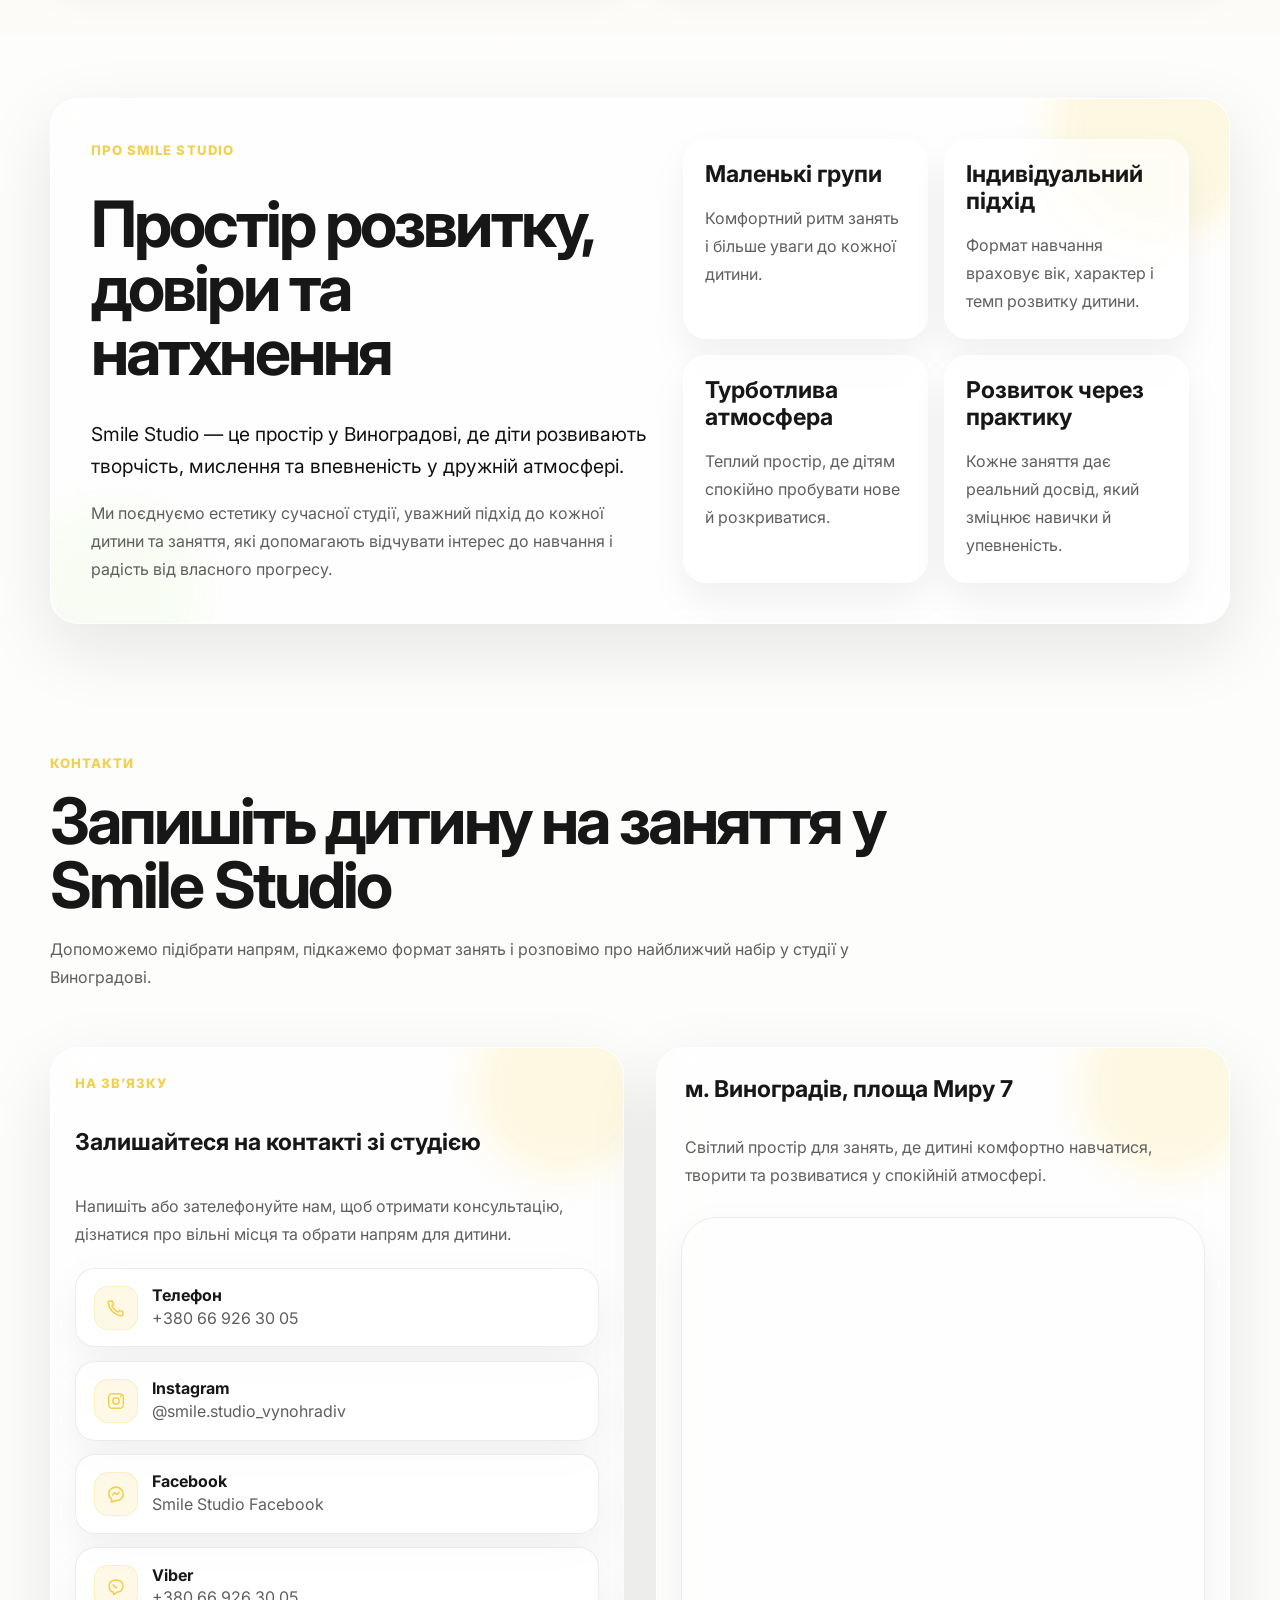
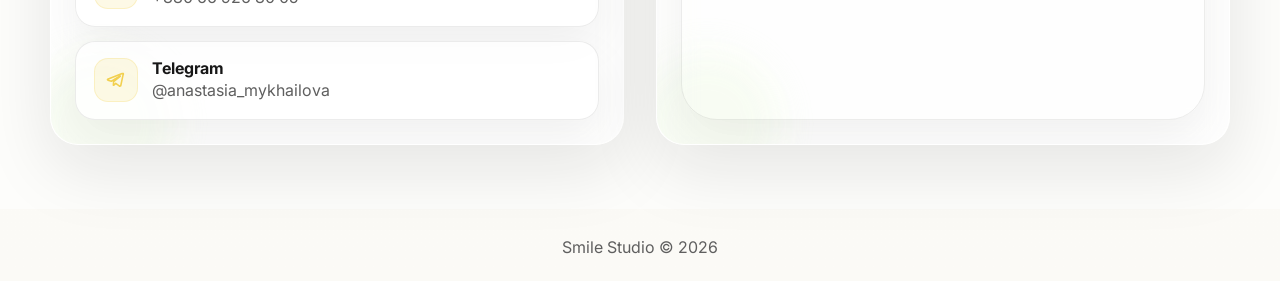
==== commit 213ee1aa: "Add files via upload" ====
--- a/index.html
+++ b/index.html
@@ -100,7 +100,7 @@
     </script>
     <link rel="stylesheet" href="styles.css" />
   </head>
-  <body>
+  <body class="home-page">
     <header class="site-header">
       <div class="container header-inner">
         <a class="brand" href="index.html">
@@ -142,17 +142,15 @@
           />
         </div>
         <div class="hero-overlay"></div>
-        <div class="container">
-          <div class="hero-inner">
-            <div class="hero-copy">
-              <h1 class="hero-title">Smile Studio у Виноградові</h1>
-              <p class="hero-text hero-description">
-                Дитяча студія у Виноградові для дітей, які люблять малювання, підготовку до школи, англійську та творчий розвиток.
-              </p>
-              <div class="hero-actions">
-                <a class="button button-primary" href="#contacts">Запишіть дитину на перше заняття</a>
-                <a class="button button-secondary button-secondary-light" href="#directions">Обрати напрям</a>
-              </div>
+        <div class="container hero-inner">
+          <div class="hero-copy">
+            <h1 class="hero-title">Smile Studio у Виноградові</h1>
+            <p class="hero-text hero-description">
+              Дитяча студія у Виноградові для дітей, які люблять малювання, підготовку до школи, англійську та творчий розвиток.
+            </p>
+            <div class="hero-actions">
+              <a class="button button-primary" href="#contacts">Запишіть дитину на перше заняття</a>
+              <a class="button button-secondary button-secondary-light" href="#directions">Обрати напрям</a>
             </div>
           </div>
         </div>
--- a/styles.css
+++ b/styles.css
@@ -66,35 +66,9 @@
   padding-top: 0;
 }
 
-body.category-page main {
+body.category-page main,
+body.home-page main {
   padding-top: var(--header-height);
-}
-
-body:not(.category-page) main {
-  padding-top: 0;
-}
-
-body:not(.category-page) #hero.hero-premium {
-  min-height: 100dvh;
-  height: 100dvh;
-  margin-top: 0;
-  padding-top: 0;
-}
-
-body:not(.category-page) #hero > .container {
-  position: relative;
-  z-index: 1;
-  min-height: 100%;
-  height: 100%;
-  display: flex;
-}
-
-body:not(.category-page) #hero .hero-inner {
-  min-height: 100%;
-  height: 100%;
-  width: 100%;
-  padding-top: var(--header-height);
-  padding-bottom: 20px;
 }
 
 .container {
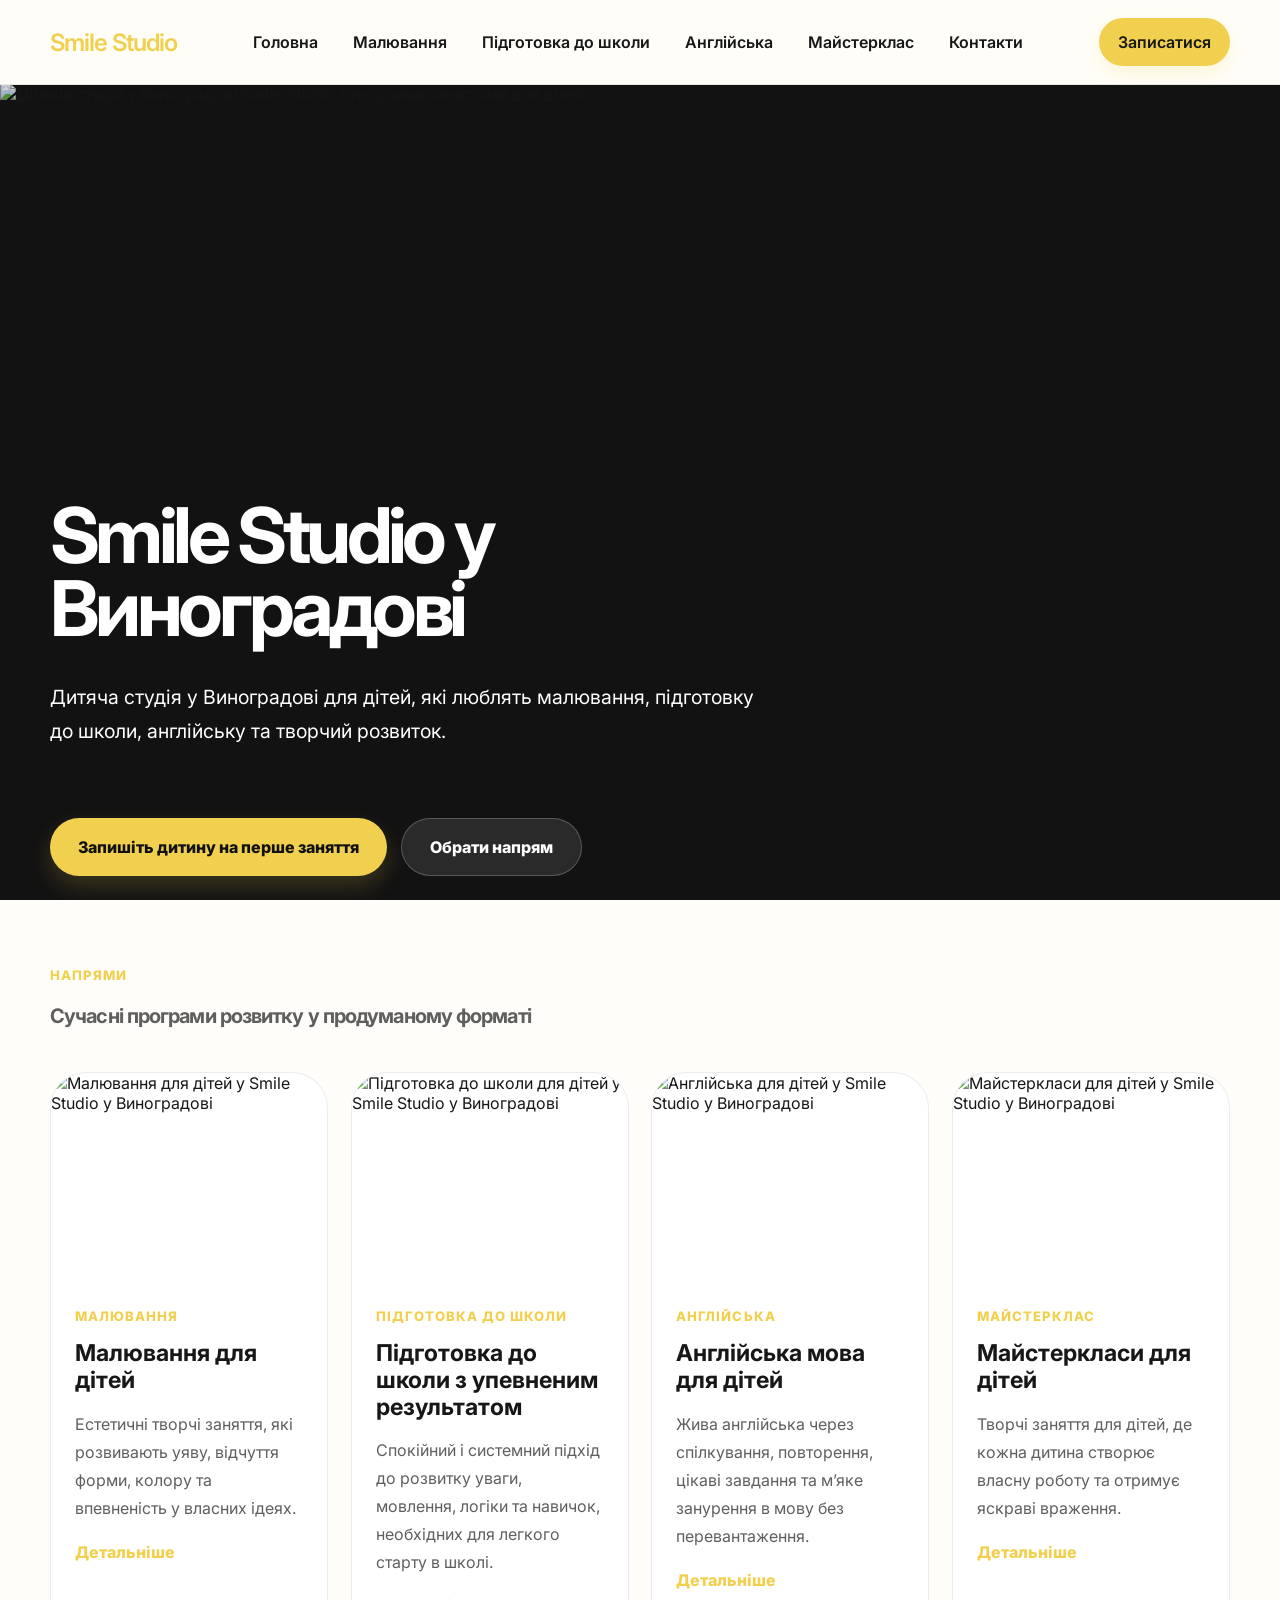
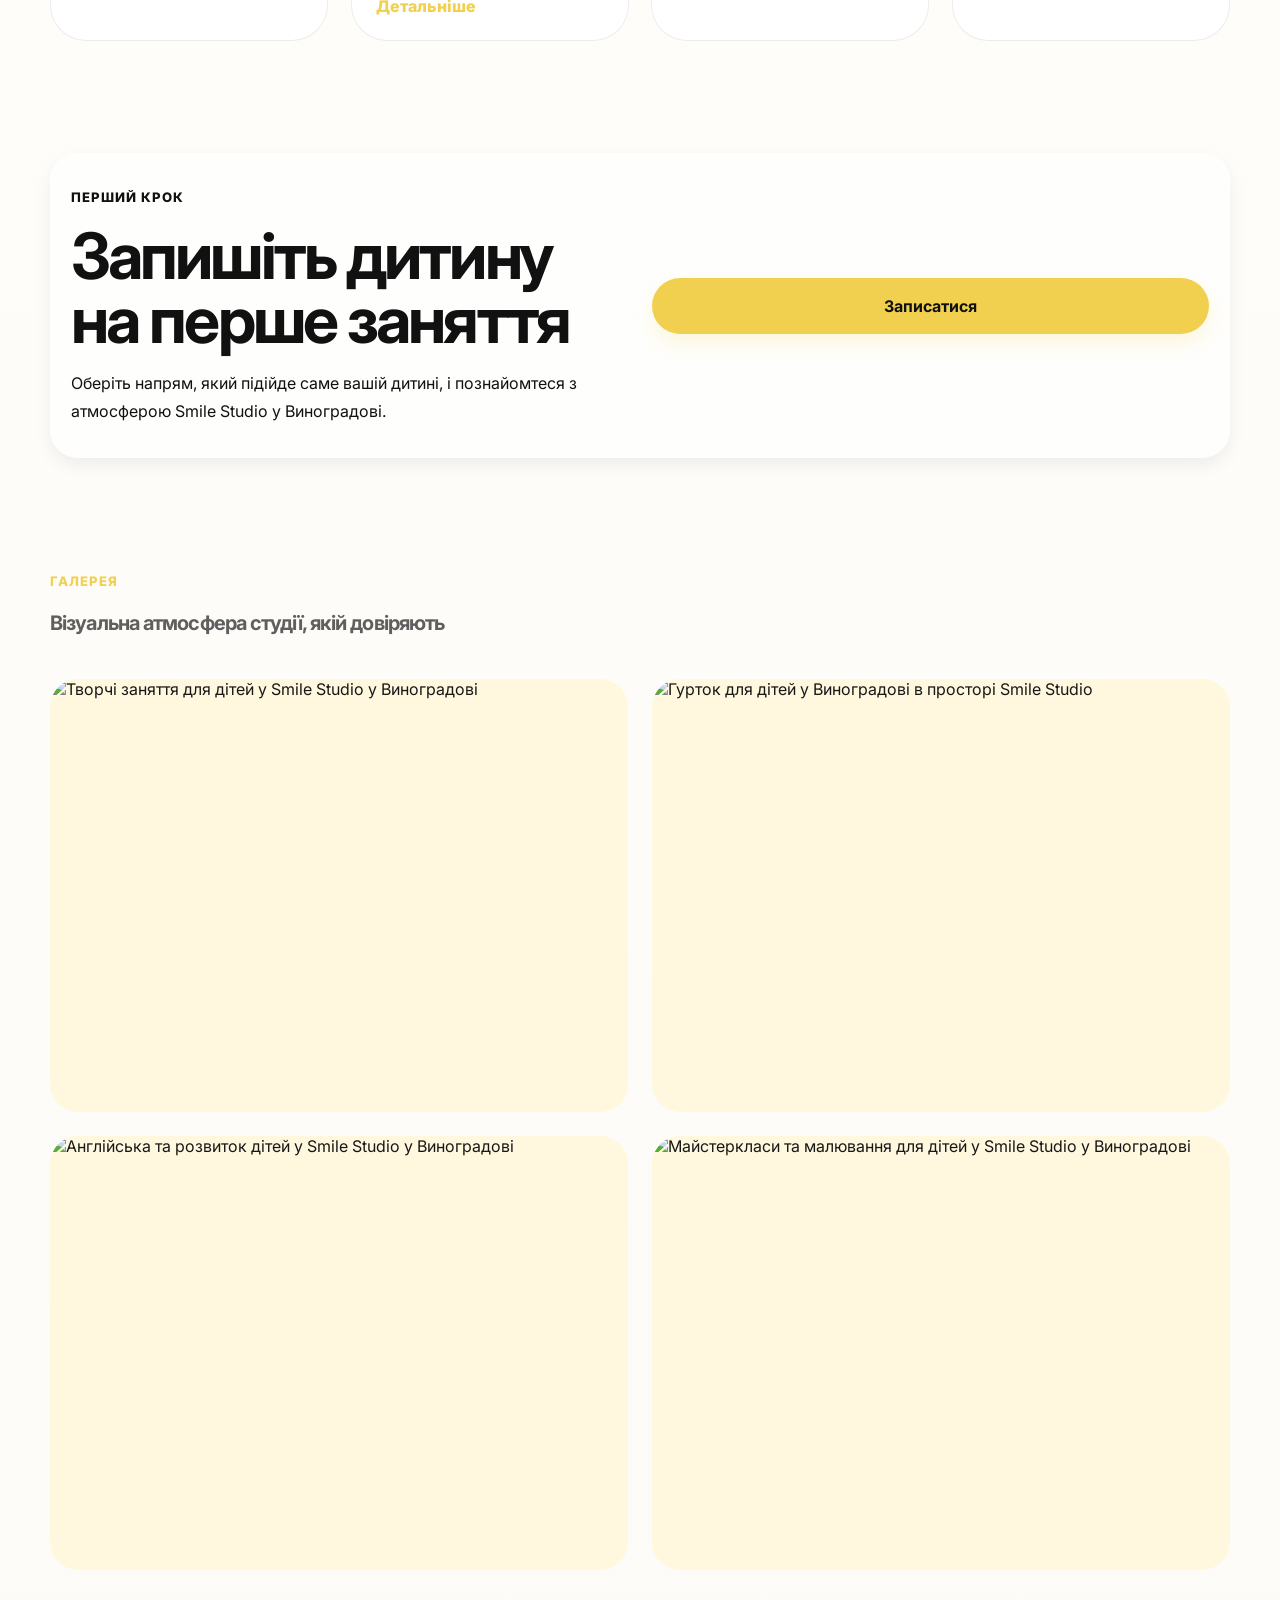
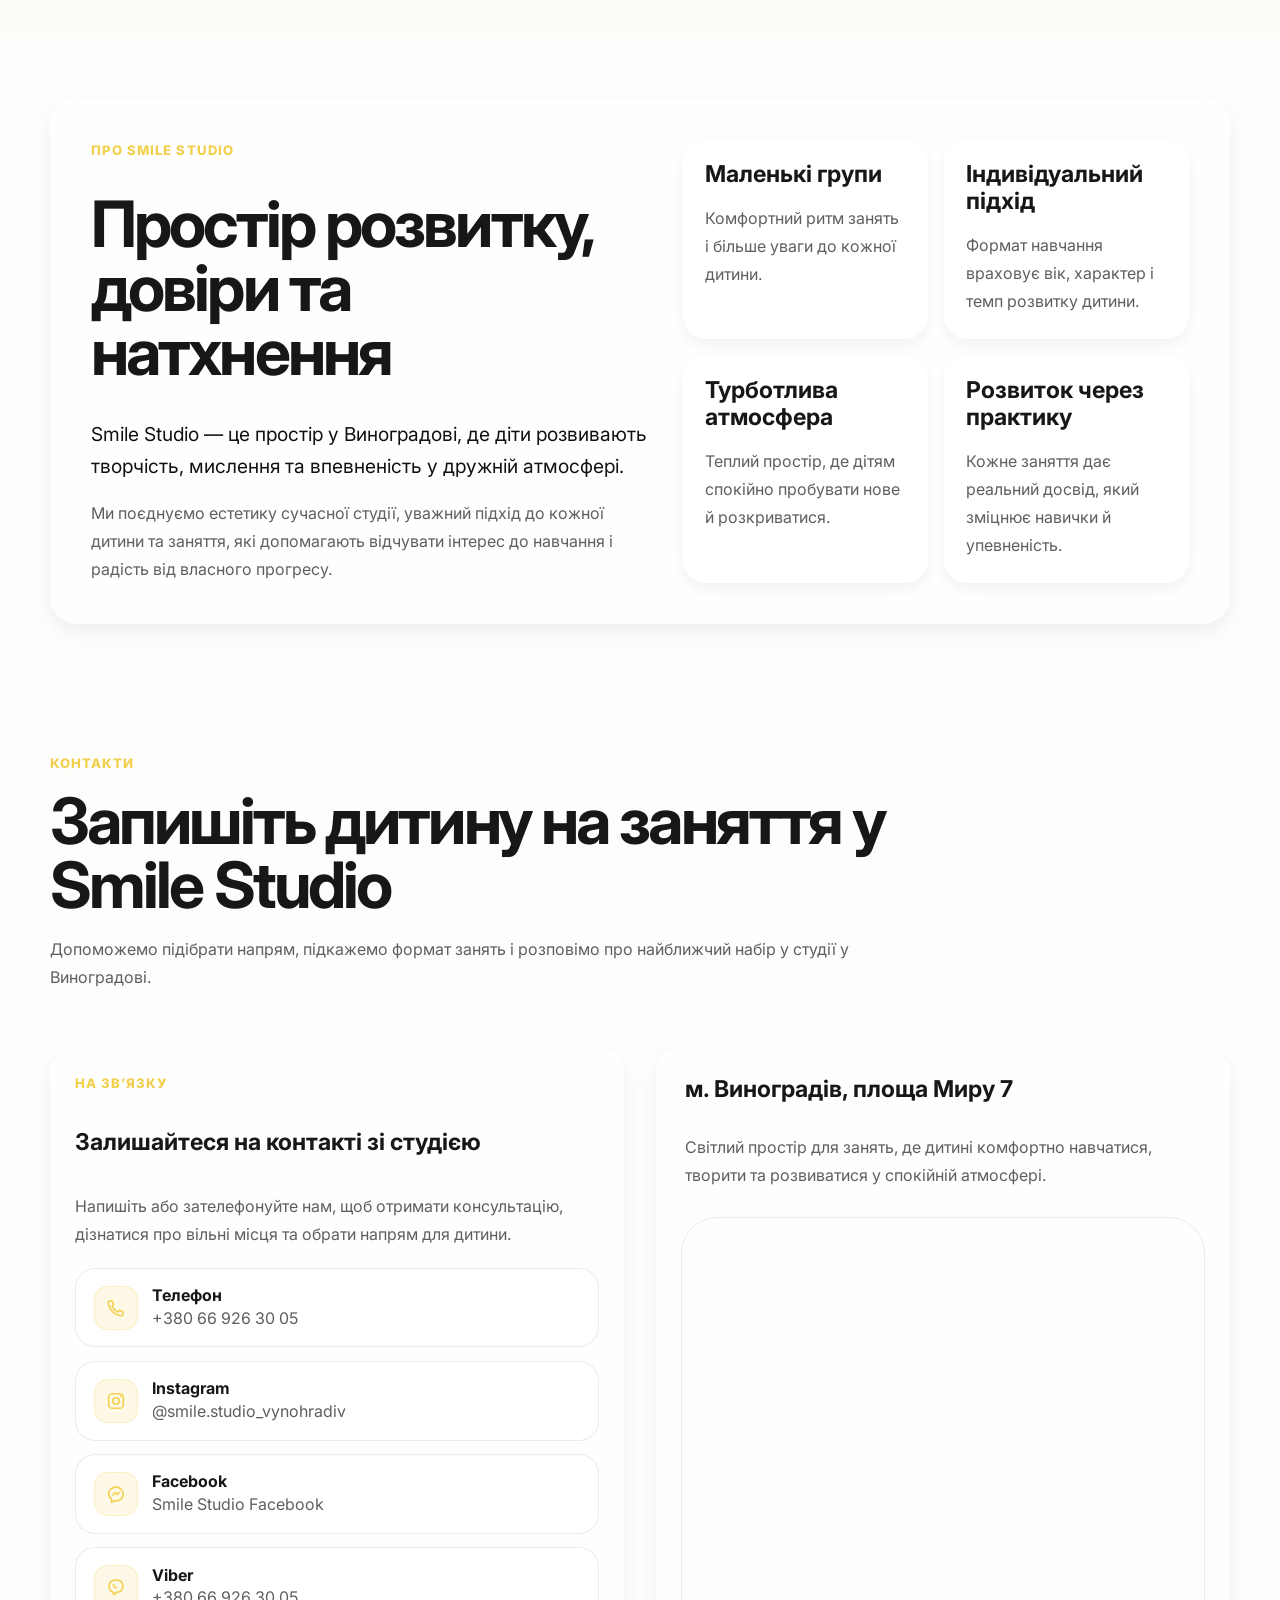
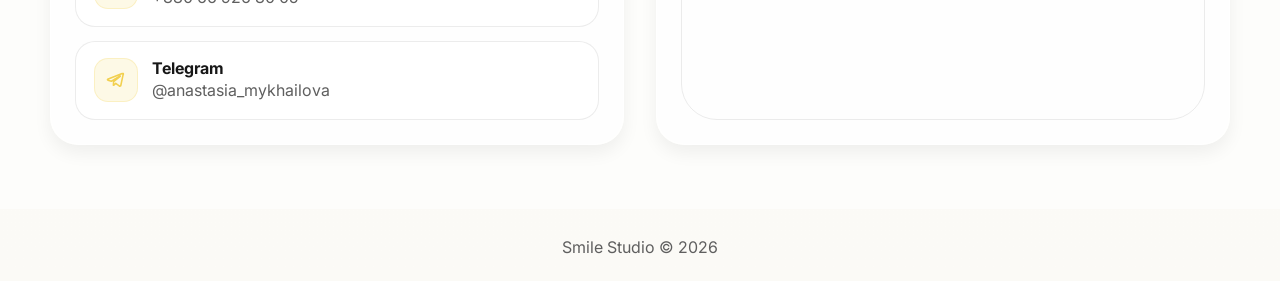
==== commit 59a06f3c: "Add files via upload" ====
--- a/index.html
+++ b/index.html
@@ -142,15 +142,17 @@
           />
         </div>
         <div class="hero-overlay"></div>
-        <div class="container hero-inner">
-          <div class="hero-copy">
-            <h1 class="hero-title">Smile Studio у Виноградові</h1>
-            <p class="hero-text hero-description">
-              Дитяча студія у Виноградові для дітей, які люблять малювання, підготовку до школи, англійську та творчий розвиток.
-            </p>
-            <div class="hero-actions">
-              <a class="button button-primary" href="#contacts">Запишіть дитину на перше заняття</a>
-              <a class="button button-secondary button-secondary-light" href="#directions">Обрати напрям</a>
+        <div class="container">
+          <div class="hero-inner">
+            <div class="hero-copy">
+              <h1 class="hero-title">Smile Studio у Виноградові</h1>
+              <p class="hero-text hero-description">
+                Дитяча студія у Виноградові для дітей, які люблять малювання, підготовку до школи, англійську та творчий розвиток.
+              </p>
+              <div class="hero-actions">
+                <a class="button button-primary" href="#contacts">Запишіть дитину на перше заняття</a>
+                <a class="button button-secondary button-secondary-light" href="#directions">Обрати напрям</a>
+              </div>
             </div>
           </div>
         </div>
--- a/styles.css
+++ b/styles.css
@@ -7,8 +7,8 @@
   --accent: #f2d04f;
   --accent-soft: #fbf2c6;
   --line: rgba(23, 23, 23, 0.08);
-  --shadow-soft: 0 18px 46px rgba(23, 23, 23, 0.06);
-  --shadow-large: 0 28px 80px rgba(182, 145, 28, 0.14);
+  --shadow-soft: 0 8px 20px rgba(23, 23, 23, 0.05);
+  --shadow-large: 0 12px 28px rgba(23, 23, 23, 0.08);
   --radius-xl: 36px;
   --radius-lg: 28px;
   --radius-md: 22px;
@@ -33,9 +33,7 @@
   margin: 0;
   font-family: "Inter", sans-serif;
   color: var(--text);
-  background:
-    radial-gradient(circle at top left, rgba(242, 208, 79, 0.18), transparent 24%),
-    linear-gradient(180deg, #fffefb 0%, #fbfaf6 100%);
+  background: linear-gradient(180deg, #fffefb 0%, #fbfaf6 100%);
 }
 
 body.menu-open {
@@ -69,6 +67,18 @@
 body.category-page main,
 body.home-page main {
   padding-top: var(--header-height);
+}
+
+body.home-page #hero > .container {
+  position: relative;
+  z-index: 1;
+  min-height: 100%;
+  height: 100%;
+  display: flex;
+}
+
+body.home-page #hero .hero-inner {
+  width: 100%;
 }
 
 .container {
@@ -145,9 +155,7 @@
   inset: 0 0 auto;
   z-index: 1000;
   border-bottom: 1px solid rgba(23, 23, 23, 0.06);
-  background: rgba(255, 253, 248, 0.72);
-  backdrop-filter: blur(22px);
-  -webkit-backdrop-filter: blur(22px);
+  background: rgba(255, 253, 248, 0.96);
 }
 
 .header-inner {
@@ -187,7 +195,6 @@
   border: 0;
   border-radius: 14px;
   background: var(--surface-strong);
-  box-shadow: var(--shadow-soft);
   cursor: pointer;
 }
 
@@ -211,7 +218,6 @@
   border: 1px solid var(--line);
   border-radius: 24px;
   background: rgba(255, 255, 255, 0.96);
-  box-shadow: var(--shadow-large);
   opacity: 0;
   pointer-events: none;
   transform: translateY(-8px);
@@ -248,7 +254,7 @@
   padding: 0.85rem 1.2rem;
   border-radius: 999px;
   background: var(--accent);
-  box-shadow: 0 16px 34px rgba(242, 208, 79, 0.3);
+  box-shadow: 0 8px 18px rgba(242, 208, 79, 0.18);
 }
 
 .menu-open .site-nav {
@@ -285,12 +291,11 @@
 }
 
 .hero-media img {
-  filter: saturate(0.92) contrast(1.02) brightness(0.76);
+  filter: none;
 }
 
 .hero-overlay {
-  background:
-    linear-gradient(180deg, rgba(18, 18, 18, 0.12) 0%, rgba(18, 18, 18, 0.58) 72%, rgba(18, 18, 18, 0.82) 100%);
+  background: linear-gradient(180deg, rgba(18, 18, 18, 0.18) 0%, rgba(18, 18, 18, 0.62) 100%);
 }
 
 .hero-inner {
@@ -365,7 +370,7 @@
 
 .button-primary {
   background: var(--accent);
-  box-shadow: 0 20px 38px rgba(242, 208, 79, 0.26);
+  box-shadow: 0 10px 22px rgba(242, 208, 79, 0.18);
   color: #111;
 }
 
@@ -379,7 +384,6 @@
   border-color: rgba(255, 255, 255, 0.22);
   background: rgba(255, 255, 255, 0.1);
   color: #fff;
-  backdrop-filter: blur(8px);
 }
 
 .contact-premium,
@@ -410,7 +414,6 @@
 .gallery-item {
   overflow: hidden;
   border-radius: var(--radius-xl);
-  box-shadow: var(--shadow-large);
 }
 
 .direction-card {
@@ -418,7 +421,6 @@
   border: 1px solid var(--line);
   border-radius: var(--radius-xl);
   background: rgba(255, 255, 255, 0.94);
-  box-shadow: var(--shadow-soft);
   transition: none;
 }
 
@@ -444,10 +446,8 @@
 
 .glass-card {
   background: rgba(255, 255, 255, 0.62);
-  backdrop-filter: blur(18px);
-  -webkit-backdrop-filter: blur(18px);
   border: 1px solid rgba(255, 255, 255, 0.45);
-  box-shadow: 0 24px 70px rgba(20, 20, 20, 0.1);
+  box-shadow: 0 8px 18px rgba(20, 20, 20, 0.06);
 }
 
 .text-link {
@@ -463,38 +463,13 @@
   gap: 2rem;
   padding: 2rem;
   border-radius: var(--radius-xl);
-  background:
-    radial-gradient(circle at top left, rgba(242, 208, 79, 0.12), transparent 32%),
-    radial-gradient(circle at bottom right, rgba(217, 242, 199, 0.2), transparent 28%);
+  background: rgba(255, 255, 255, 0.74);
   overflow: hidden;
 }
 
 .about-brand::before,
 .about-brand::after {
-  content: "";
-  position: absolute;
-  border-radius: 999px;
-  pointer-events: none;
-}
-
-.about-brand::before {
-  top: -80px;
-  right: -40px;
-  width: 220px;
-  height: 220px;
-  background: rgba(242, 208, 79, 0.18);
-  filter: blur(18px);
-  opacity: 0.9;
-}
-
-.about-brand::after {
-  bottom: -60px;
-  left: -30px;
-  width: 180px;
-  height: 180px;
-  background: rgba(217, 242, 199, 0.22);
-  filter: blur(18px);
-  opacity: 0.9;
+  display: none;
 }
 
 .about-brand-copy,
@@ -525,8 +500,7 @@
   border: 1px solid rgba(255, 255, 255, 0.55);
   border-radius: 24px;
   background: rgba(255, 255, 255, 0.72);
-  backdrop-filter: blur(10px);
-  box-shadow: 0 18px 38px rgba(20, 20, 20, 0.06);
+  box-shadow: 0 6px 14px rgba(20, 20, 20, 0.05);
 }
 
 .contact-list {
@@ -545,7 +519,6 @@
   border: 1px solid var(--line);
   border-radius: var(--radius-xl);
   background: var(--surface);
-  box-shadow: var(--shadow-soft);
 }
 
 .contact-list a,
@@ -643,29 +616,7 @@
 }
 
 .cta-glow {
-  position: absolute;
-  border-radius: 999px;
-  pointer-events: none;
-}
-
-.cta-glow-one {
-  top: -40px;
-  right: 6%;
-  width: 180px;
-  height: 180px;
-  background: rgba(242, 208, 79, 0.18);
-  filter: blur(18px);
-  opacity: 0.9;
-}
-
-.cta-glow-two {
-  bottom: -50px;
-  left: 10%;
-  width: 140px;
-  height: 140px;
-  background: rgba(217, 242, 199, 0.22);
-  filter: blur(18px);
-  opacity: 0.9;
+  display: none;
 }
 
 .cta-premium-copy,
@@ -698,7 +649,7 @@
   min-height: 0;
   overflow: hidden;
   border-radius: 28px;
-  box-shadow: 0 18px 42px rgba(20, 20, 20, 0.08);
+  box-shadow: none;
 }
 
 .gallery-item img {
@@ -723,10 +674,8 @@
   display: grid;
   gap: 1.25rem;
   background: rgba(255, 255, 255, 0.62);
-  backdrop-filter: blur(18px);
-  -webkit-backdrop-filter: blur(18px);
   border: 1px solid rgba(255, 255, 255, 0.45);
-  box-shadow: 0 24px 70px rgba(20, 20, 20, 0.1);
+  box-shadow: 0 8px 18px rgba(20, 20, 20, 0.06);
   border-radius: 32px;
 }
 
@@ -738,31 +687,7 @@
 .contact-card-main::after,
 .contact-card-side::before,
 .contact-card-side::after {
-  content: "";
-  position: absolute;
-  border-radius: 999px;
-  pointer-events: none;
-  filter: blur(18px);
-  opacity: 0.9;
-  z-index: 0;
-}
-
-.contact-card-main::before,
-.contact-card-side::before {
-  top: -50px;
-  right: -30px;
-  width: 180px;
-  height: 180px;
-  background: rgba(242, 208, 79, 0.18);
-}
-
-.contact-card-main::after,
-.contact-card-side::after {
-  bottom: -55px;
-  left: -25px;
-  width: 150px;
-  height: 150px;
-  background: rgba(217, 242, 199, 0.22);
+  display: none;
 }
 
 .contact-card-main > *,
@@ -814,7 +739,7 @@
 }
 
 .gallery-item {
-  background: linear-gradient(135deg, #fff8de, #ffe8a8);
+  background: #fff8de;
 }
 
 .cta-banner {
@@ -822,9 +747,8 @@
   padding: 16px 18px;
   border: 1px solid var(--line);
   border-radius: var(--radius-xl);
-  background:
-    linear-gradient(135deg, rgba(255, 255, 255, 0.98), rgba(255, 244, 199, 0.88));
-  box-shadow: var(--shadow-large);
+  background: rgba(255, 250, 232, 0.96);
+  box-shadow: var(--shadow-soft);
 }
 
 .cta-premium .container,
@@ -901,15 +825,7 @@
 }
 
 .premium-cta-card::before {
-  content: "";
-  position: absolute;
-  inset: auto;
-  width: 220px;
-  height: 220px;
-  border-radius: 999px;
-  pointer-events: none;
-  filter: blur(42px);
-  opacity: 0.28;
+  display: none;
 }
 
 .audience-shell {
@@ -927,16 +843,7 @@
 }
 
 .audience-shell::after {
-  content: "";
-  position: absolute;
-  right: -40px;
-  bottom: -50px;
-  width: 180px;
-  height: 180px;
-  border-radius: 999px;
-  background: rgba(251, 242, 198, 0.34);
-  filter: blur(38px);
-  pointer-events: none;
+  display: none;
 }
 
 .audience-shell > *,
@@ -1055,9 +962,9 @@
 }
 
 .highlight-card {
-  background: linear-gradient(135deg, rgba(242, 208, 79, 0.28), rgba(255, 255, 255, 0.78));
+  background: rgba(252, 245, 207, 0.92);
   border: 1px solid rgba(242, 208, 79, 0.35);
-  box-shadow: 0 24px 70px rgba(242, 208, 79, 0.16);
+  box-shadow: 0 8px 18px rgba(242, 208, 79, 0.1);
 }
 
 .highlight-card h3,
@@ -1069,52 +976,29 @@
   position: relative;
   overflow: hidden;
   background: rgba(255, 255, 255, 0.68);
-  backdrop-filter: blur(18px);
-  -webkit-backdrop-filter: blur(18px);
   border: 1px solid rgba(255, 255, 255, 0.45);
-  box-shadow: 0 24px 70px rgba(20, 20, 20, 0.1);
+  box-shadow: 0 8px 18px rgba(20, 20, 20, 0.06);
 }
 
 .premium-cta-card::before {
-  top: -30px;
-  right: 4%;
-  background: rgba(242, 208, 79, 0.22);
+  display: none;
 }
 
 .premium-cta-card::after {
-  content: "";
-  position: absolute;
-  left: 8%;
-  bottom: -34px;
-  width: 170px;
-  height: 170px;
-  border-radius: 999px;
-  background: rgba(251, 242, 198, 0.34);
-  filter: blur(34px);
-  pointer-events: none;
+  display: none;
 }
 
 .detail-card.glass-card {
   position: relative;
   overflow: hidden;
-  background: rgba(255, 255, 255, 0.65) !important;
-  backdrop-filter: blur(18px) !important;
-  -webkit-backdrop-filter: blur(18px) !important;
-  border: 1px solid rgba(255, 255, 255, 0.45) !important;
-  box-shadow: 0 24px 70px rgba(20, 20, 20, 0.1) !important;
-  border-radius: 28px !important;
+  background: rgba(255, 255, 255, 0.78);
+  border: 1px solid rgba(255, 255, 255, 0.45);
+  box-shadow: 0 8px 18px rgba(20, 20, 20, 0.06);
+  border-radius: 28px;
 }
 
 .detail-card.glass-card::before {
-  content: "";
-  position: absolute;
-  inset: -30%;
-  background:
-    radial-gradient(circle at 85% 15%, rgba(242, 208, 79, 0.22), transparent 35%),
-    radial-gradient(circle at 5% 95%, rgba(251, 242, 198, 0.32), transparent 38%);
-  filter: blur(28px);
-  z-index: 0;
-  pointer-events: none;
+  display: none;
 }
 
 .detail-card.glass-card > * {
@@ -1167,12 +1051,10 @@
 }
 
 .section .glass-card {
-  background: rgba(255, 255, 255, 0.65) !important;
-  backdrop-filter: blur(18px) !important;
-  -webkit-backdrop-filter: blur(18px) !important;
-  border: 1px solid rgba(255, 255, 255, 0.45) !important;
-  box-shadow: 0 24px 70px rgba(20, 20, 20, 0.1) !important;
-  border-radius: 28px !important;
+  background: rgba(255, 255, 255, 0.65);
+  border: 1px solid rgba(255, 255, 255, 0.45);
+  box-shadow: 0 8px 18px rgba(20, 20, 20, 0.06);
+  border-radius: 28px;
 }
 
 @media (min-width: 700px) {
@@ -1354,6 +1236,34 @@
   .button-primary:hover,
   .header-cta:hover {
     box-shadow: 0 14px 32px rgba(242, 208, 79, 0.32);
+  }
+}
+
+@media (hover: hover) and (pointer: fine) {
+  .direction-card:hover,
+  .gallery-item:hover,
+  .glass-card:hover,
+  .detail-card:hover,
+  .feature-card:hover,
+  .benefit-card:hover,
+  .audience-item:hover,
+  .audience-shell:hover,
+  .fact-card:hover,
+  .facts-shell:hover,
+  .contact-card:hover,
+  .contact-card-main:hover,
+  .contact-card-side:hover,
+  .premium-cta-card:hover,
+  .cta-banner:hover,
+  .about-brand:hover,
+  .text-link:hover,
+  .site-nav a:hover {
+    transform: none;
+    filter: none;
+    animation: none;
+    transition: none;
+    box-shadow: none;
+    background: inherit;
   }
 }
 
@@ -1509,7 +1419,7 @@
   .contact-card-side {
     backdrop-filter: none !important;
     -webkit-backdrop-filter: none !important;
-    box-shadow: 0 8px 22px rgba(23, 23, 23, 0.07) !important;
+    box-shadow: 0 4px 12px rgba(23, 23, 23, 0.05) !important;
   }
 
   .cta-glow,
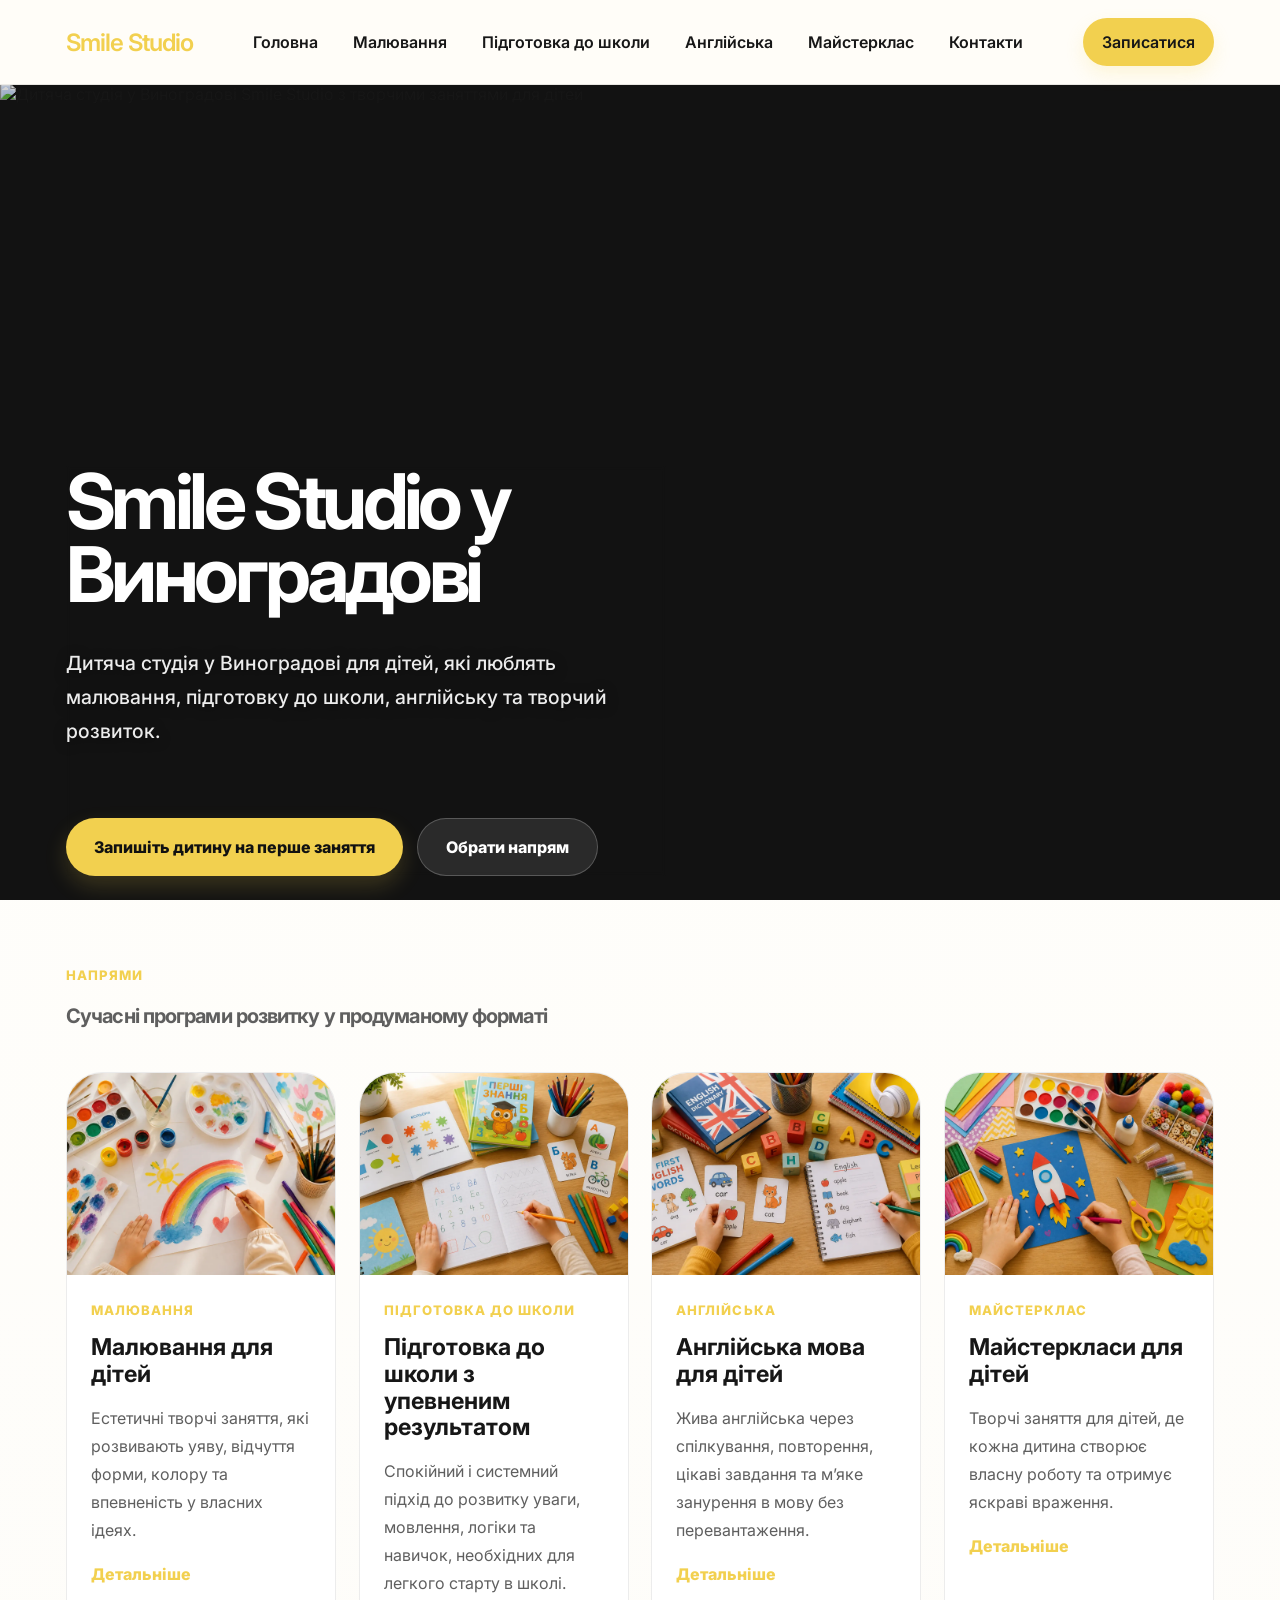
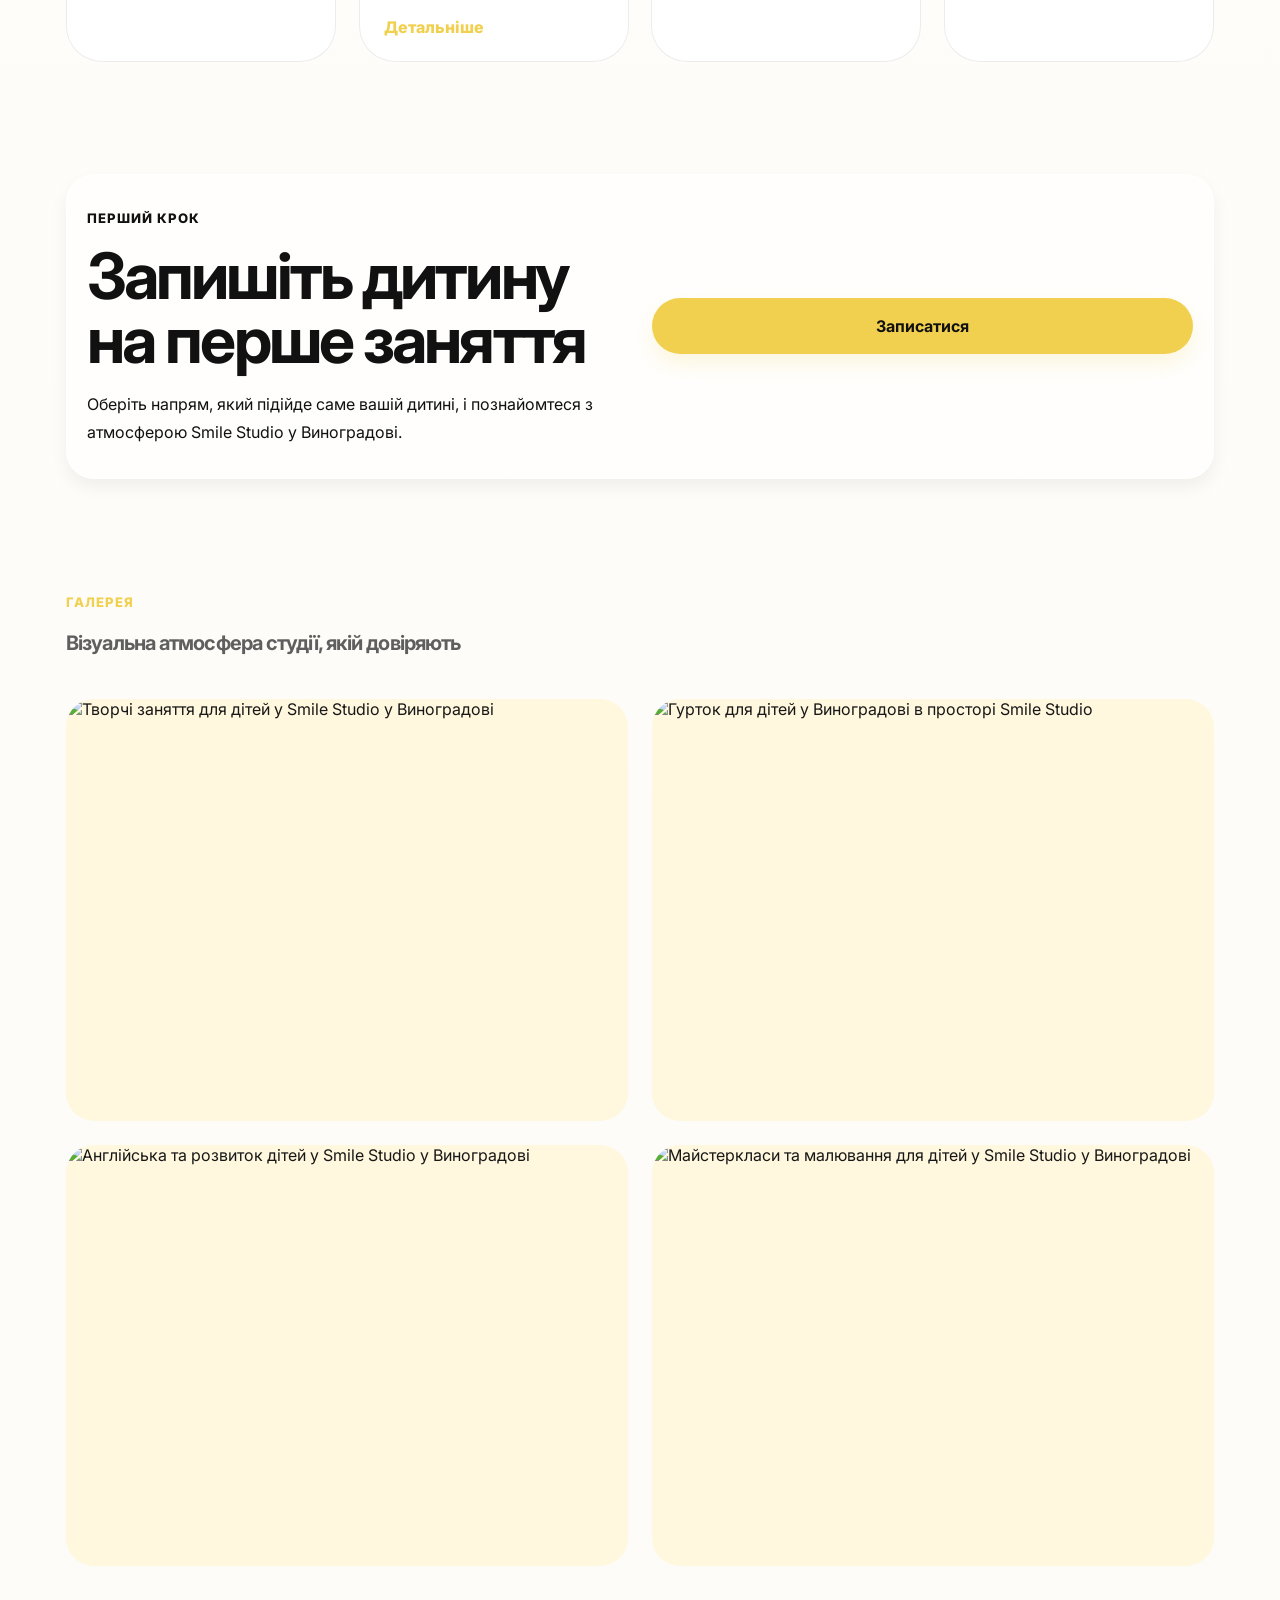
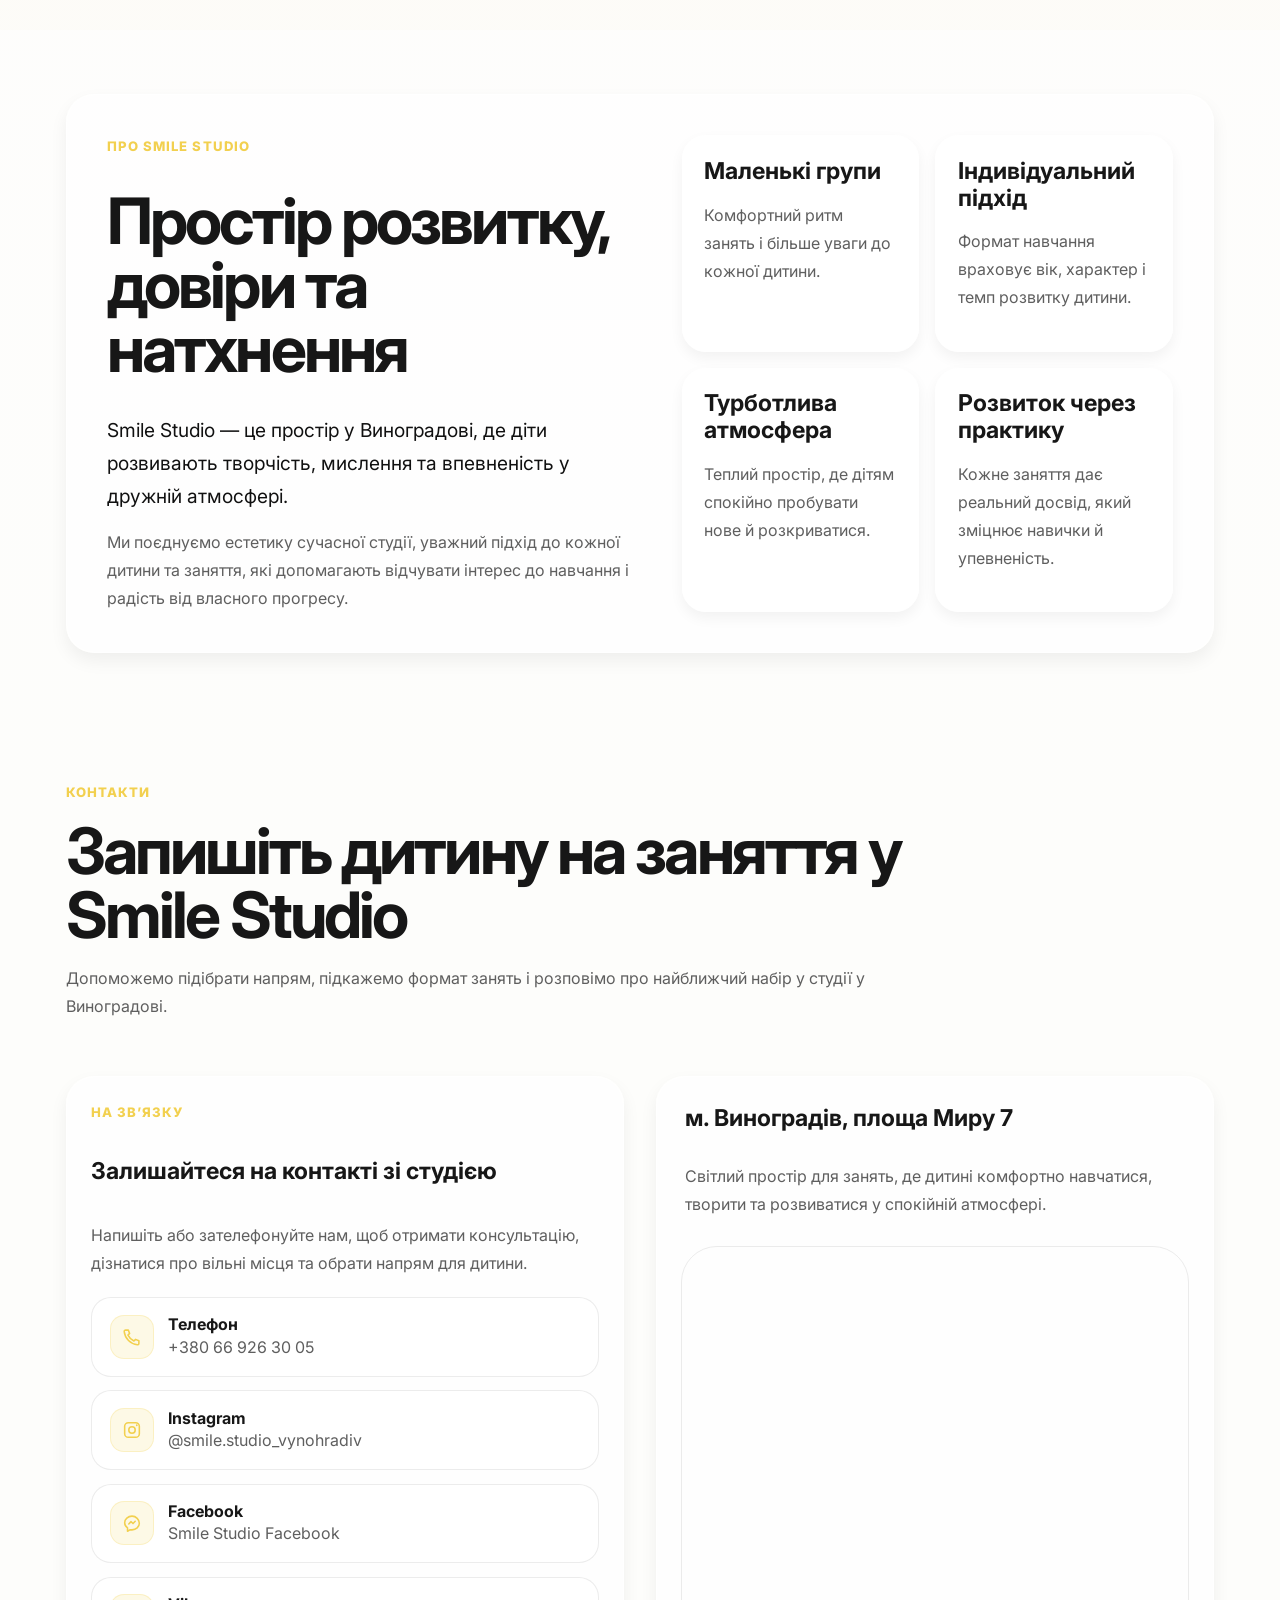
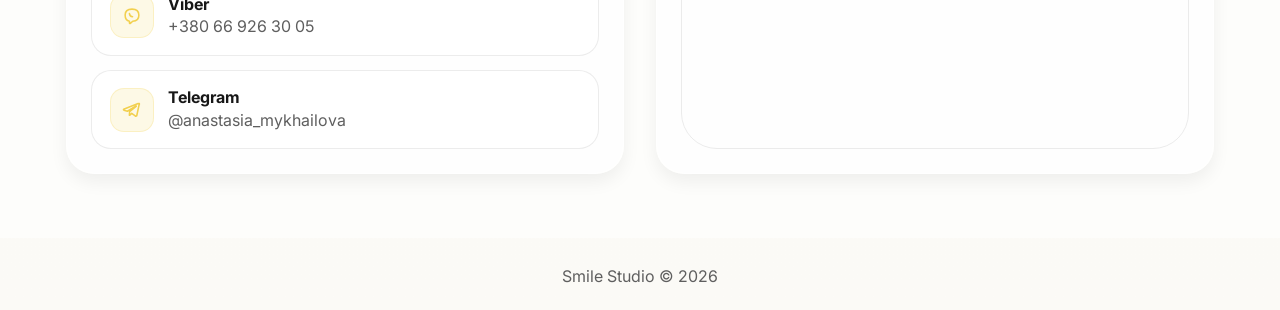
==== commit aab30e93: "Add files via upload" ====
--- a/index.html
+++ b/index.html
@@ -142,17 +142,15 @@
           />
         </div>
         <div class="hero-overlay"></div>
-        <div class="container">
-          <div class="hero-inner">
-            <div class="hero-copy">
-              <h1 class="hero-title">Smile Studio у Виноградові</h1>
-              <p class="hero-text hero-description">
-                Дитяча студія у Виноградові для дітей, які люблять малювання, підготовку до школи, англійську та творчий розвиток.
-              </p>
-              <div class="hero-actions">
-                <a class="button button-primary" href="#contacts">Запишіть дитину на перше заняття</a>
-                <a class="button button-secondary button-secondary-light" href="#directions">Обрати напрям</a>
-              </div>
+        <div class="container hero-inner">
+          <div class="hero-copy">
+            <h1 class="hero-title">Smile Studio у Виноградові</h1>
+            <p class="hero-text hero-description">
+              Дитяча студія у Виноградові для дітей, які люблять малювання, підготовку до школи, англійську та творчий розвиток.
+            </p>
+            <div class="hero-actions">
+              <a class="button button-primary" href="#contacts">Запишіть дитину на перше заняття</a>
+              <a class="button button-secondary button-secondary-light" href="#directions">Обрати напрям</a>
             </div>
           </div>
         </div>
@@ -171,7 +169,7 @@
             <article class="direction-card">
               <div class="direction-card-media">
                 <img
-                  src="https://images.unsplash.com/photo-1503676382389-4809596d5290?auto=format&fit=crop&w=1400&q=80"
+                  src="/drawing.webp"
                   alt="Малювання для дітей у Smile Studio у Виноградові"
                   loading="lazy"
                   decoding="async"
@@ -191,7 +189,7 @@
             <article class="direction-card">
               <div class="direction-card-media">
                 <img
-                  src="https://images.unsplash.com/photo-1544717305-2782549b5136?auto=format&fit=crop&w=1400&q=80"
+                  src="school-prep.webp"
                   alt="Підготовка до школи для дітей у Smile Studio у Виноградові"
                   loading="lazy"
                   decoding="async"
@@ -211,7 +209,7 @@
             <article class="direction-card">
               <div class="direction-card-media">
                 <img
-                  src="https://images.unsplash.com/photo-1513258496099-48168024aec0?auto=format&fit=crop&w=1400&q=80"
+                  src="/english.webp"
                   alt="Англійська для дітей у Smile Studio у Виноградові"
                   loading="lazy"
                   decoding="async"
@@ -231,7 +229,7 @@
             <article class="direction-card">
               <div class="direction-card-media">
                 <img
-                  src="https://images.unsplash.com/photo-1516627145497-ae6968895b74?auto=format&fit=crop&w=1400&q=80"
+                  src="masterclass.webp"
                   alt="Майстеркласи для дітей у Smile Studio у Виноградові"
                   loading="lazy"
                   decoding="async"
--- a/styles.css
+++ b/styles.css
@@ -82,11 +82,12 @@
 }
 
 .container {
-  width: min(1180px, calc(100% - 40px));
+  width: 100%;
+  max-width: 1180px;
   margin-left: auto;
   margin-right: auto;
-  padding-left: 0;
-  padding-right: 0;
+  padding-left: 16px;
+  padding-right: 16px;
 }
 
 .section {
@@ -312,10 +313,12 @@
 }
 
 .hero-copy {
-  max-width: 760px;
+  max-width: 600px;
   display: grid;
   gap: 18px;
   margin-top: auto;
+  backdrop-filter: blur(2px);
+  -webkit-backdrop-filter: blur(2px);
 }
 
 .hero-copy h1,
@@ -334,6 +337,12 @@
 .hero-text {
   max-width: 700px;
   font-size: 1.22rem;
+}
+
+.hero-description {
+  font-weight: 500;
+  color: rgba(255, 255, 255, 0.92);
+  text-shadow: 0 2px 12px rgba(0, 0, 0, 0.55);
 }
 
 .hero-actions {
@@ -751,13 +760,6 @@
   box-shadow: var(--shadow-soft);
 }
 
-.cta-premium .container,
-.container.cta-banner {
-  width: min(1180px, calc(100% - 40px));
-  margin-left: auto;
-  margin-right: auto;
-}
-
 .site-footer {
   padding: 24px 20px 20px;
   text-align: center;
@@ -788,6 +790,23 @@
   overflow: hidden;
 }
 
+body.category-page .hero-overlay {
+  background:
+    linear-gradient(
+      90deg,
+      rgba(0, 0, 0, 0.68) 0%,
+      rgba(0, 0, 0, 0.48) 36%,
+      rgba(0, 0, 0, 0.18) 68%,
+      rgba(0, 0, 0, 0.08) 100%
+    ),
+    linear-gradient(
+      180deg,
+      rgba(0, 0, 0, 0.18) 0%,
+      rgba(0, 0, 0, 0.18) 45%,
+      rgba(0, 0, 0, 0.58) 100%
+    );
+}
+
 .category-hero .hero-inner {
   min-height: 100%;
   height: 100%;
@@ -798,7 +817,7 @@
 }
 
 .category-hero .hero-copy {
-  max-width: 720px;
+  max-width: 600px;
   max-height: 100%;
 }
 
@@ -810,6 +829,17 @@
 .category-hero .hero-description {
   max-width: 720px;
   margin-bottom: 24px;
+}
+
+body.category-page .hero-copy h1,
+body.category-page .hero-description,
+body.category-page .eyebrow {
+  text-shadow: 0 2px 14px rgba(0, 0, 0, 0.45);
+}
+
+body.category-page .hero-copy .eyebrow {
+  color: #f2d04f;
+  font-weight: 900;
 }
 
 .category-overview-grid {
@@ -1043,11 +1073,12 @@
 }
 
 .no-spacing-section .container {
-  width: min(1180px, calc(100% - 40px)) !important;
+  width: 100% !important;
+  max-width: 1180px !important;
   margin-left: auto !important;
   margin-right: auto !important;
-  padding-left: 0 !important;
-  padding-right: 0 !important;
+  padding-left: 16px !important;
+  padding-right: 16px !important;
 }
 
 .section .glass-card {
@@ -1092,25 +1123,17 @@
 
 @media (max-width: 768px) {
   .container {
-    width: calc(100% - 24px);
+    width: 100%;
+    max-width: 1180px;
     margin-left: auto;
     margin-right: auto;
-    padding-left: 0;
-    padding-right: 0;
-  }
-
-  .container.cta-banner {
-    padding: 14px 14px;
+    padding-left: 16px;
+    padding-right: 16px;
   }
 
   .cta-premium {
     padding-left: 12px;
     padding-right: 12px;
-  }
-
-  .cta-premium .container,
-  .container.cta-banner {
-    width: calc(100% - 24px);
   }
 
   .category-page .detail-card,
@@ -1122,7 +1145,7 @@
   }
 
   .no-spacing-section .container {
-    width: calc(100% - 24px) !important;
+    width: 100% !important;
   }
 
   .brand {
